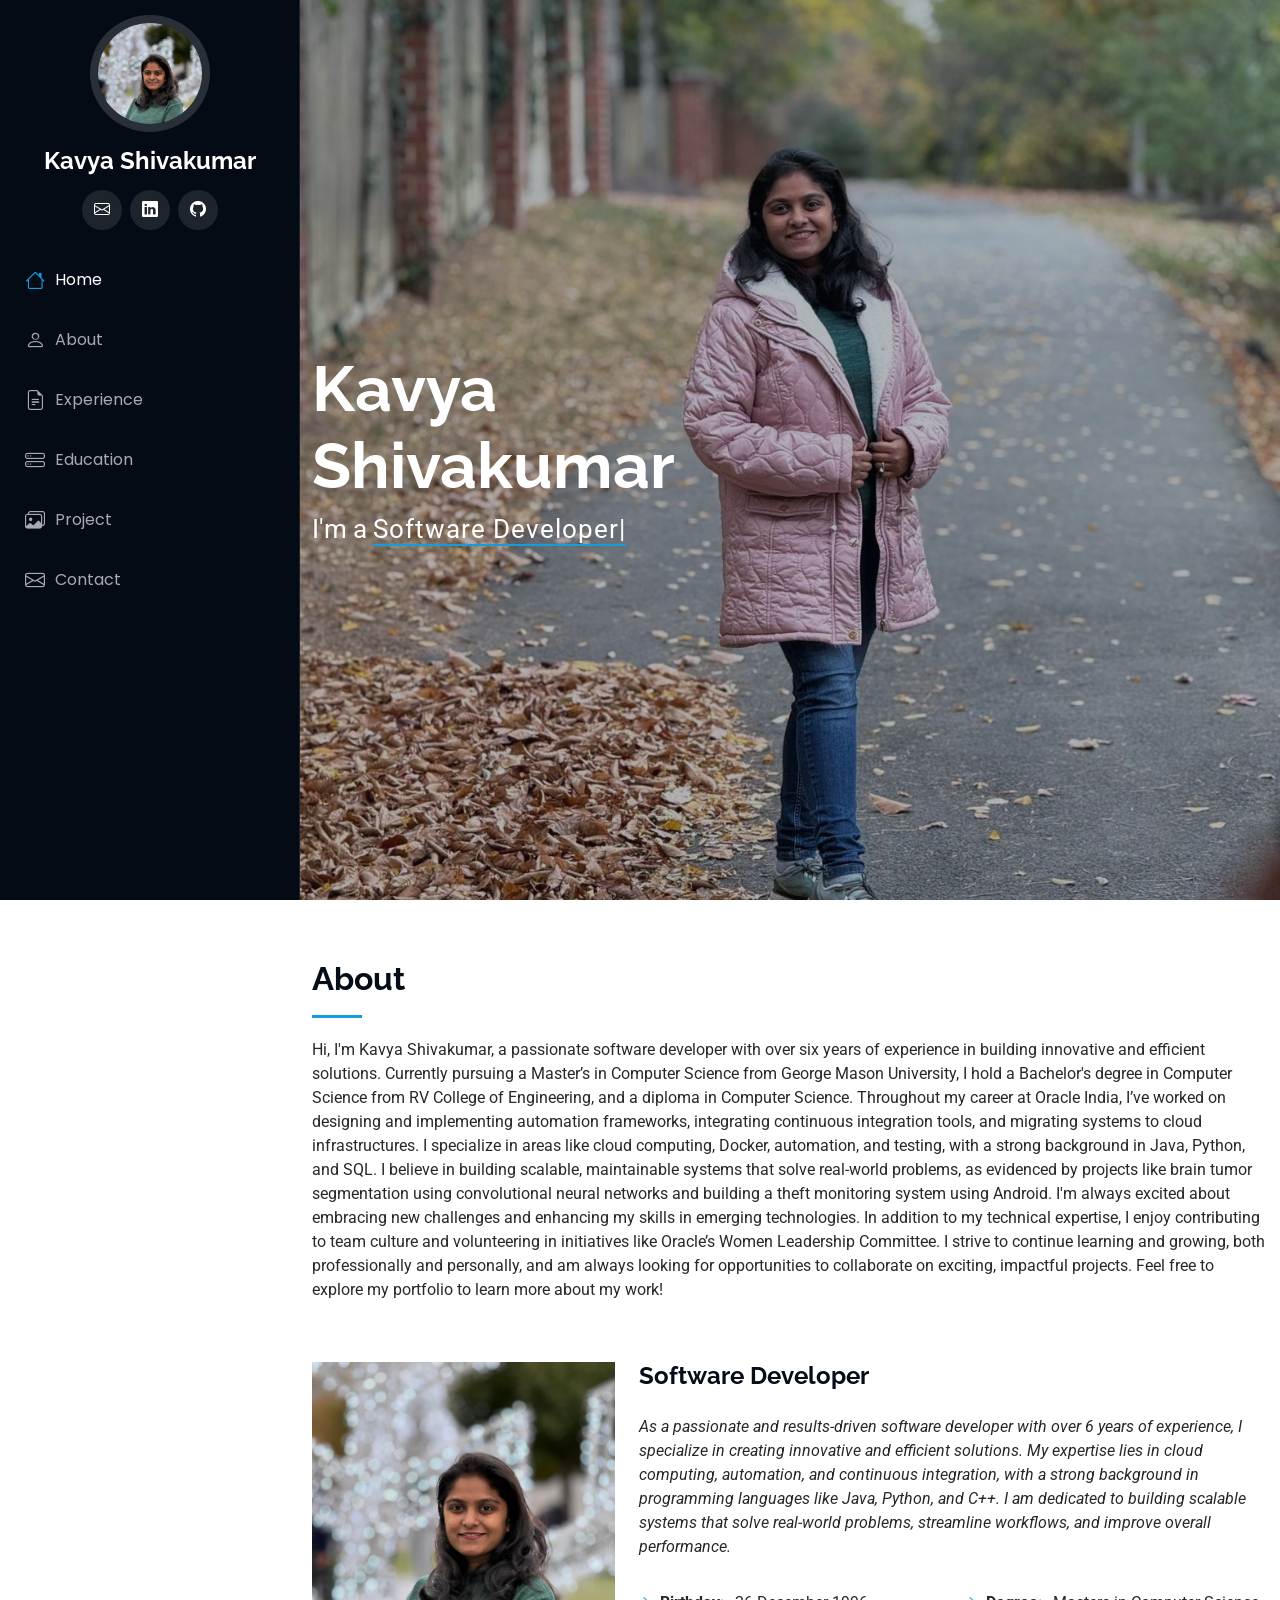
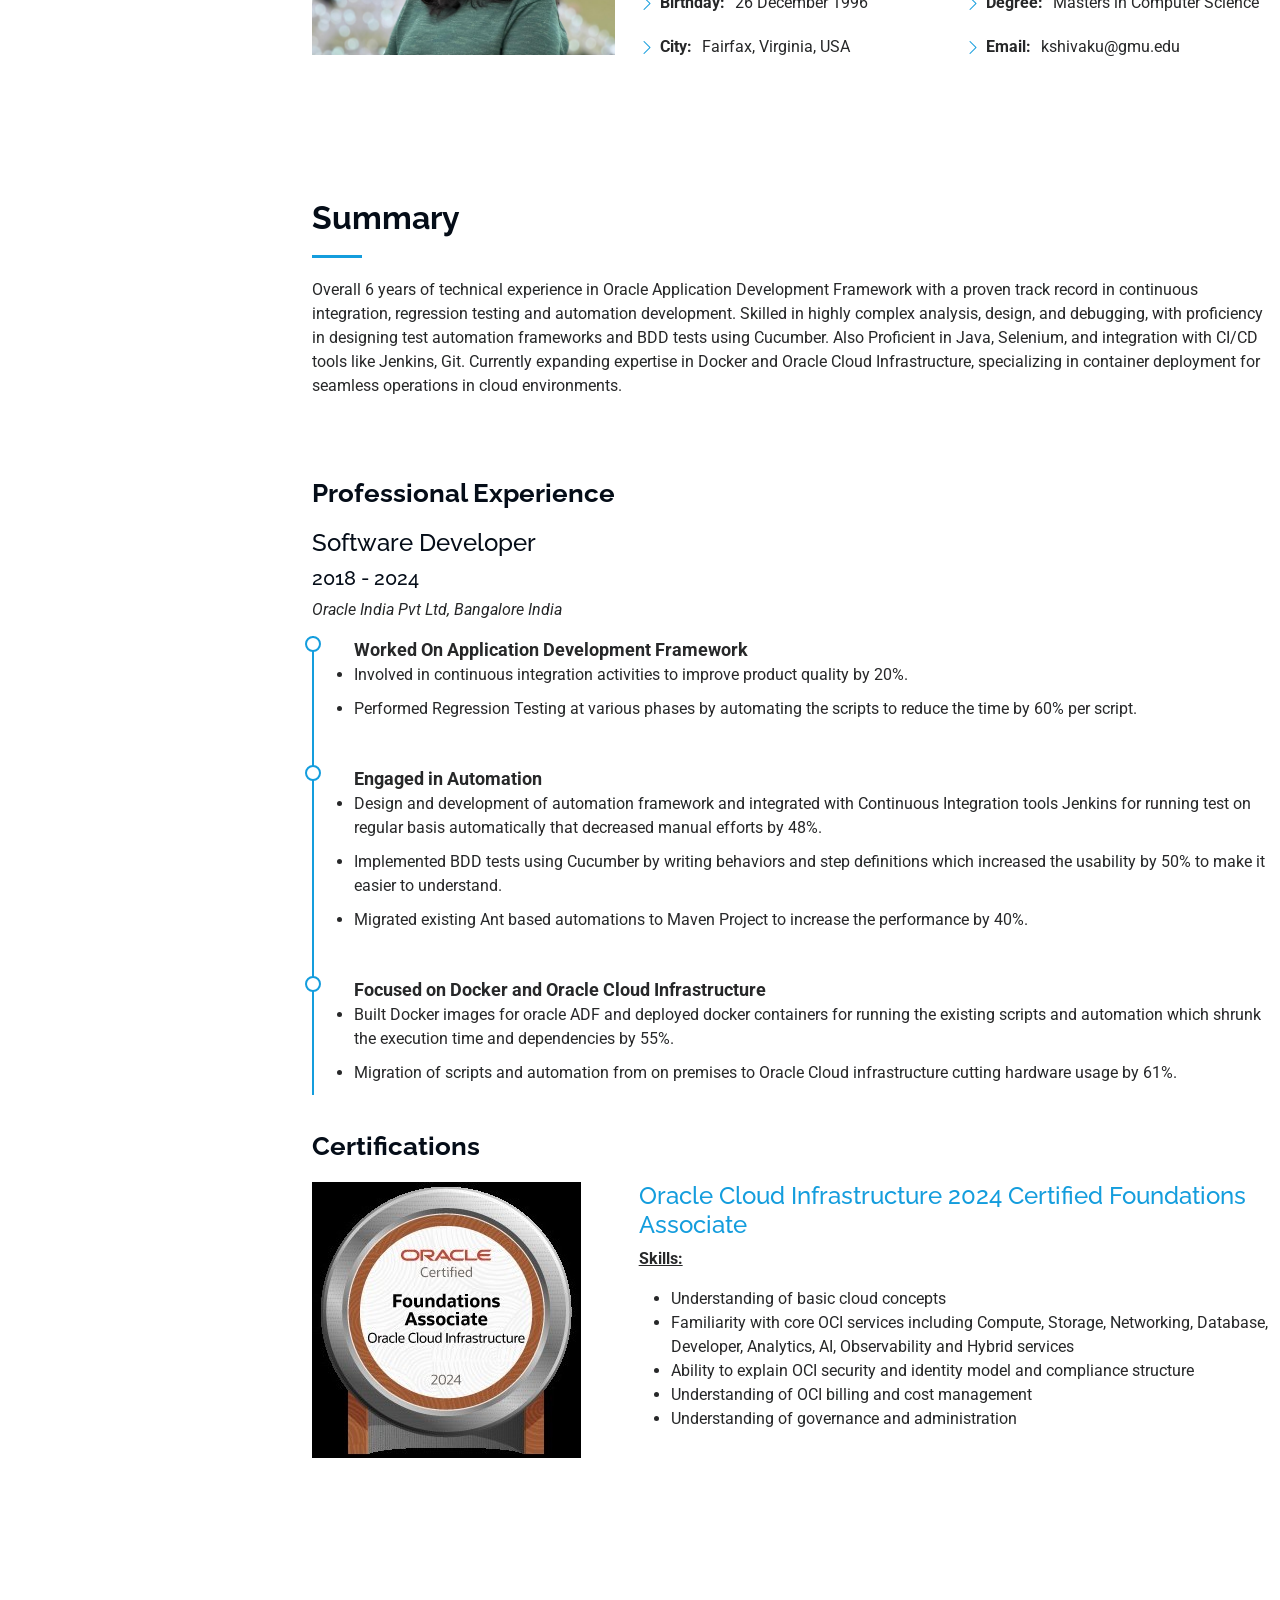
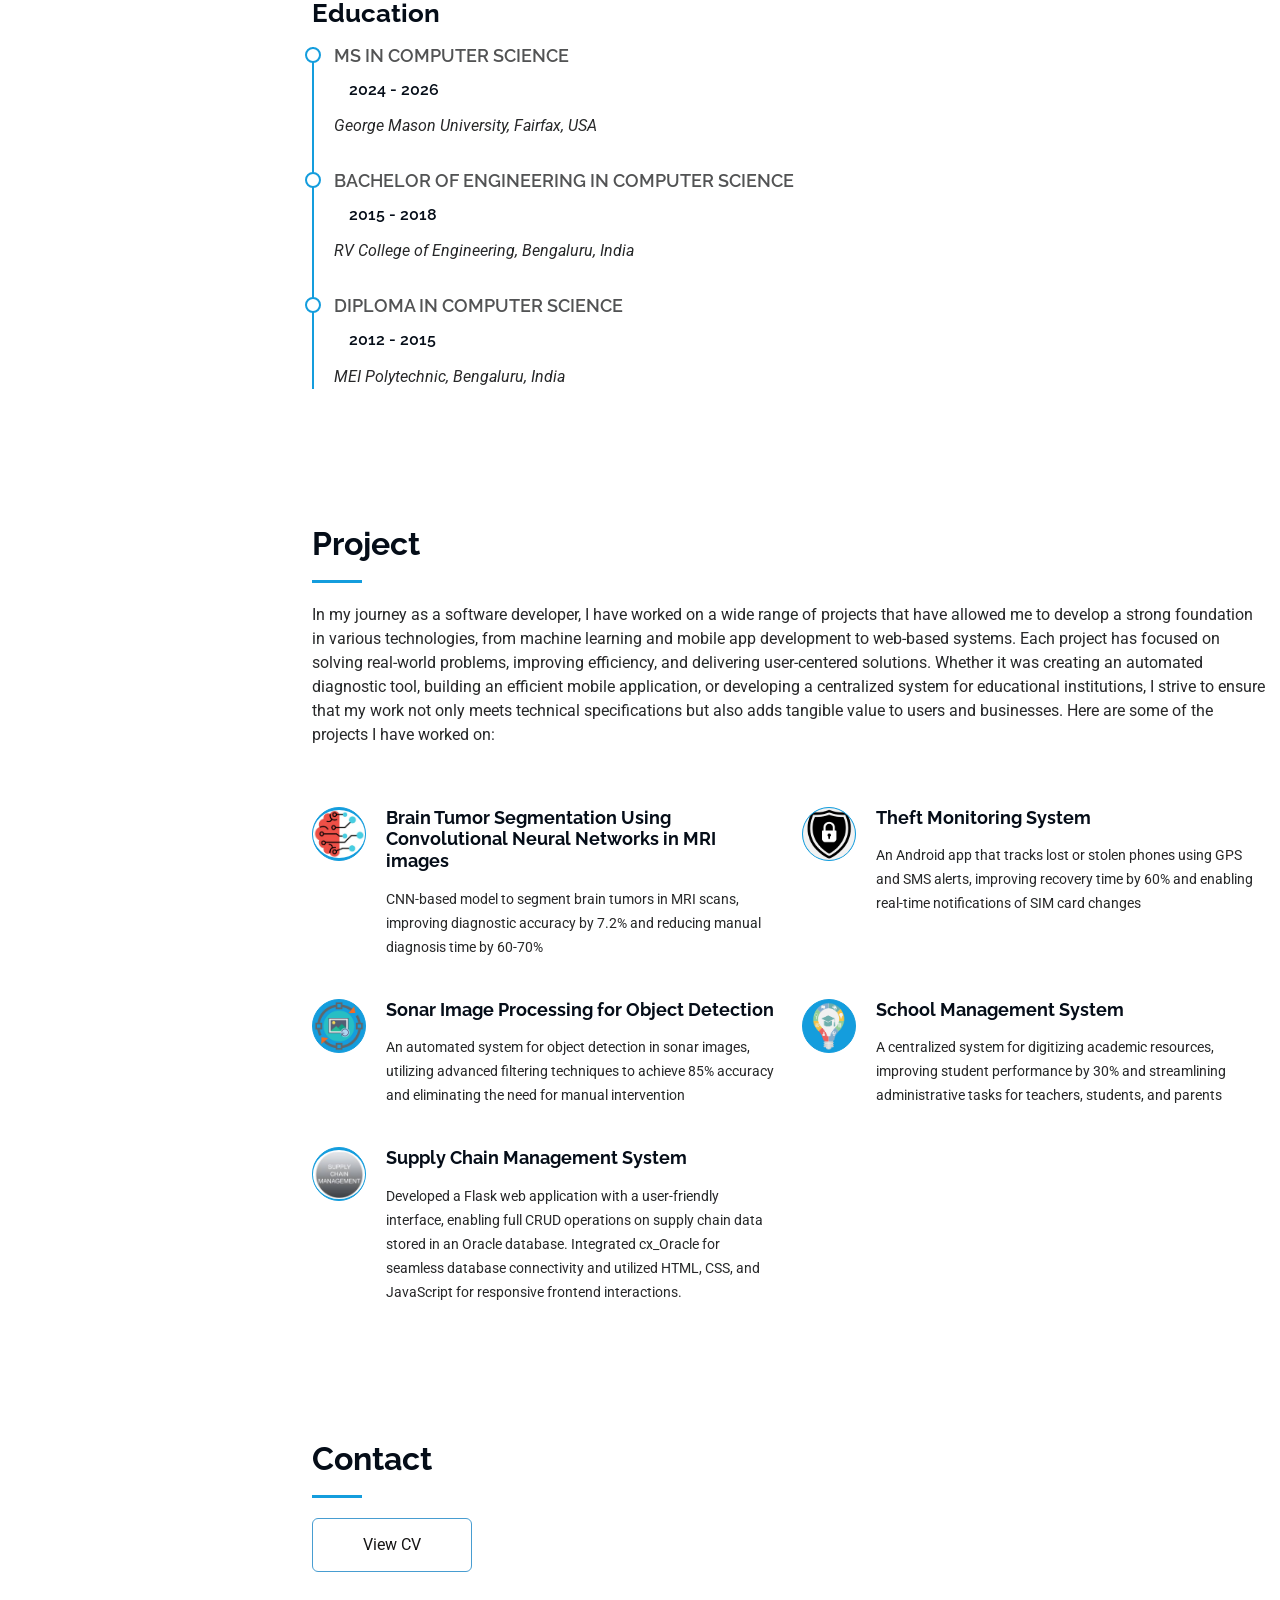
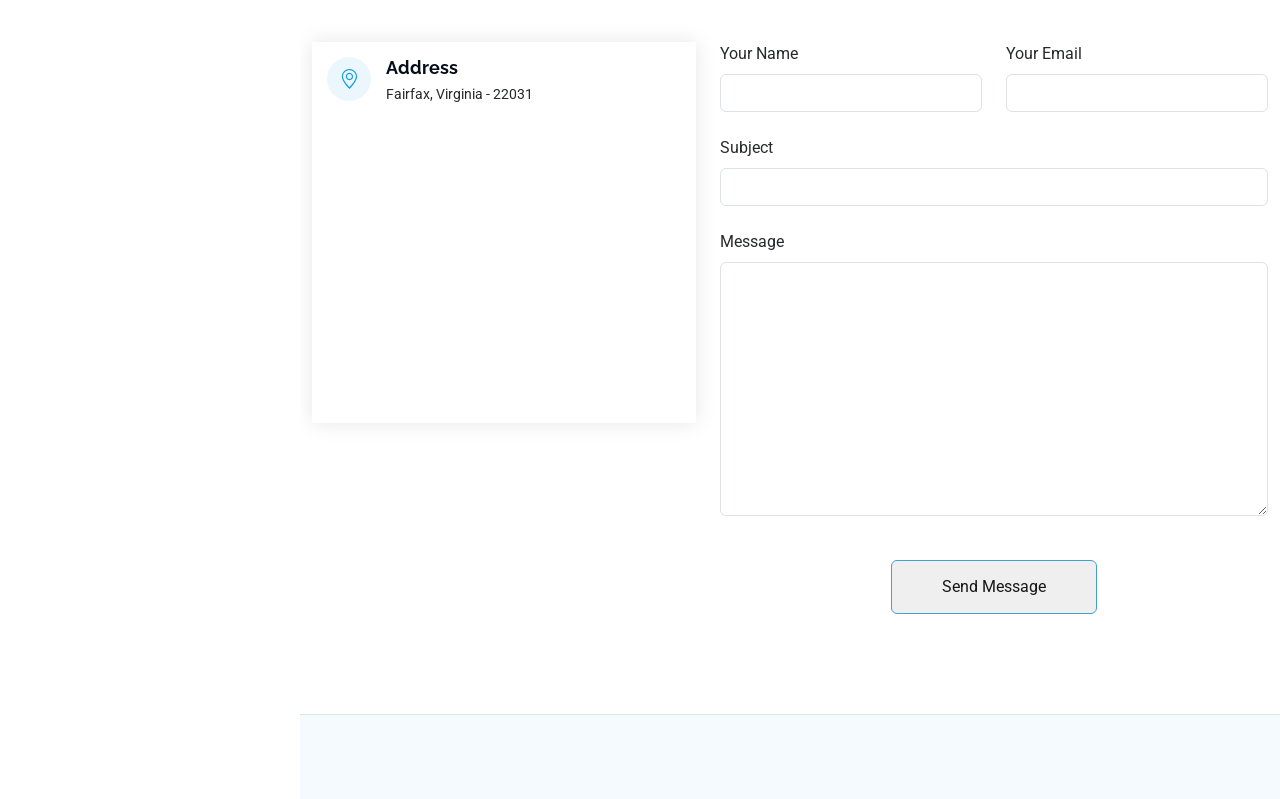
==== index.html @ e36ca806 "Updated home page" ====
<!DOCTYPE html>
<html lang="en">

<head>
  <meta charset="utf-8">
  <meta content="width=device-width, initial-scale=1.0" name="viewport">
  <title>Index - iPortfolio Bootstrap Template</title>
  <meta content="" name="description">
  <meta content="" name="keywords">

  <!-- Favicons -->
  <link href="assets/img/favicon.png" rel="icon">
  <link href="assets/img/apple-touch-icon.png" rel="apple-touch-icon">

  <!-- Fonts -->
  <link href="https://fonts.googleapis.com" rel="preconnect">
  <link href="https://fonts.gstatic.com" rel="preconnect" crossorigin>
  <link href="https://fonts.googleapis.com/css2?family=Roboto:ital,wght@0,100;0,300;0,400;0,500;0,700;0,900;1,100;1,300;1,400;1,500;1,700;1,900&family=Poppins:ital,wght@0,100;0,200;0,300;0,400;0,500;0,600;0,700;0,800;0,900;1,100;1,200;1,300;1,400;1,500;1,600;1,700;1,800;1,900&family=Raleway:ital,wght@0,100;0,200;0,300;0,400;0,500;0,600;0,700;0,800;0,900;1,100;1,200;1,300;1,400;1,500;1,600;1,700;1,800;1,900&display=swap" rel="stylesheet">

  <!-- Vendor CSS Files -->
  <link href="assets/vendor/bootstrap/css/bootstrap.min.css" rel="stylesheet">
  <link href="assets/vendor/bootstrap-icons/bootstrap-icons.css" rel="stylesheet">
  <link href="assets/vendor/aos/aos.css" rel="stylesheet">
  <link href="assets/vendor/glightbox/css/glightbox.min.css" rel="stylesheet">
  <link href="assets/vendor/swiper/swiper-bundle.min.css" rel="stylesheet">

  <!-- Main CSS File -->
  <link href="assets/css/main.css" rel="stylesheet">
</head>

<body class="index-page">

  <header id="header" class="header dark-background d-flex flex-column">
    <i class="header-toggle d-xl-none bi bi-list"></i>

    <div class="profile-img">
      <img src="assets/img/my-profile-img.jpg" alt="" class="img-fluid rounded-circle">
    </div>

    <a href="index.html" class="logo d-flex align-items-center justify-content-center">
      <!-- Uncomment the line below if you also wish to use an image logo -->
      <!-- <img src="assets/img/logo.png" alt=""> -->
      <h1 class="sitename">Kavya Shivakumar</h1>
    </a>

    <div class="social-links text-center">
      <a href="mailto:kshivaku@gmu.com" class="mail"><i class="bi bi-envelope"></i></a>
      <a href="https://www.linkedin.com/in/kavya-shivakumar-26121996abc" class="linkedin"><i class="bi bi-linkedin"></i></a>
      <a href="https://github.com/kavya2696" class="github"><i class="bi bi-github"></i></a>
    </div>

    <nav id="navmenu" class="navmenu">
      <ul>
        <li><a href="#hero" class="active"><i class="bi bi-house navicon"></i>Home</a></li>
        <li><a href="#about"><i class="bi bi-person navicon"></i> About</a></li>
        <li><a href="#experience"><i class="bi bi-file-earmark-text navicon"></i> Experience</a></li>
        <li><a href="#education"><i class="bi bi-hdd-stack navicon"></i>  Education</a></li>
        <li><a href="#project"><i class="bi bi-images navicon"></i> Project</a></li>
        <li><a href="#contact"><i class="bi bi-envelope navicon"></i> Contact</a></li>
      </ul>
    </nav>

  </header>

  <main class="main">

    <!-- Hero Section -->
    <section id="hero" class="hero section dark-background">

      <img src="assets/img/my-bg.jpg" alt="" data-aos="fade-in" class="">

      <div class="container" data-aos="fade-up" data-aos-delay="100">
        <h2>Kavya</h2>
        <h2>Shivakumar</h2>
        <p>I'm a <span class="typed" data-typed-items="Software Developer">Software Developer</span><span class="typed-cursor typed-cursor--blink" aria-hidden="true"></span><span class="typed-cursor typed-cursor--blink" aria-hidden="true"></span></p>
      </div>

    </section><!-- /Hero Section -->

    <!-- About Section -->
    <section id="about" class="about section">

      <!-- Section Title -->
      <div class="container section-title" data-aos="fade-up">
        <h2>About</h2>
        <p>Hi, I'm Kavya Shivakumar, a passionate software developer with over six years of experience in building innovative and efficient solutions. Currently pursuing a Master’s in Computer Science from George Mason University, I hold a Bachelor's degree in Computer Science from RV College of Engineering, and a diploma in Computer Science.

          Throughout my career at Oracle India, I’ve worked on designing and implementing automation frameworks, integrating continuous integration tools, and migrating systems to cloud infrastructures. I specialize in areas like cloud computing, Docker, automation, and testing, with a strong background in Java, Python, and SQL.
          
          I believe in building scalable, maintainable systems that solve real-world problems, as evidenced by projects like brain tumor segmentation using convolutional neural networks and building a theft monitoring system using Android. I'm always excited about embracing new challenges and enhancing my skills in emerging technologies.
          
          In addition to my technical expertise, I enjoy contributing to team culture and volunteering in initiatives like Oracle’s Women Leadership Committee. I strive to continue learning and growing, both professionally and personally, and am always looking for opportunities to collaborate on exciting, impactful projects.
          
          Feel free to explore my portfolio to learn more about my work!</p>
      </div><!-- End Section Title -->

      <div class="container" data-aos="fade-up" data-aos-delay="100">

        <div class="row gy-4 justify-content-center">
          <div class="col-lg-4">
            <img src="assets/img/my-profile-img.jpg" class="img-fluid" alt="">
          </div>
          <div class="col-lg-8 content">
            <h2>Software Developer</h2>
            <p class="fst-italic py-3">
              As a passionate and results-driven software developer with over 6 years of experience, I specialize in creating innovative and efficient solutions. My expertise lies in cloud computing, automation, and continuous integration, with a strong background in programming languages like Java, Python, and C++. I am dedicated to building scalable systems that solve real-world problems, streamline workflows, and improve overall performance.
            </p>
            <div class="row">
              <div class="col-lg-6">
                <ul>
                  <li><i class="bi bi-chevron-right"></i> <strong>Birthday:</strong> <span>26 December 1996</span></li>
                 <!-- <li><i class="bi bi-chevron-right"></i> <strong>Website:</strong> <span>www.example.com</span></li>-->
                  <li><i class="bi bi-chevron-right"></i> <strong>City:</strong> <span>Fairfax, Virginia, USA</span></li>
                </ul>
              </div>
              <div class="col-lg-6">
                <ul>
                  <li><i class="bi bi-chevron-right"></i> <strong>Degree:</strong> <span>Masters in Computer Science</span></li>
                  <li><i class="bi bi-chevron-right"></i> <strong>Email:</strong> <span>kshivaku@gmu.edu</span></li>
                </ul>
              </div>
            </div>
           
          </div>
        </div>

      </div>

    </section><!-- /About Section -->

 
    <!-- Experience Section -->
    <section id="experience" class="resume section">

      <!-- Section Title -->
      <div class="container section-title" data-aos="fade-up">
        <h2>Summary</h2>
        <p>Overall 6 years of technical experience in Oracle Application Development Framework with a proven track record in continuous integration, regression testing and automation development. Skilled in highly complex analysis, design, and debugging, with proficiency in designing test automation frameworks and BDD tests using Cucumber. Also Proficient in Java, Selenium, and integration with CI/CD tools like Jenkins, Git. Currently expanding expertise in Docker and Oracle Cloud Infrastructure, specializing in container deployment for seamless operations in cloud environments.</p>
      </div><!-- End Section Title -->

      <div class="container">

        <div class="row">
            

          <div data-aos="fade-up" data-aos-delay="200">
            <h3 class="resume-title">Professional Experience</h3>
              <h4>Software Developer</h4>
              <h5>2018 - 2024</h5>
              <p><em>Oracle India Pvt Ltd, Bangalore India </em></p>
              <div class="resume-item">
              <ul><span style="font-size: 18px;"><b>Worked On Application Development Framework</b></span>
                <li>Involved in continuous integration activities to improve product quality by 20%. </li>
                <li>Performed Regression Testing at various phases by automating the scripts to reduce the time by 60% per script. </li><ul></div>
              <div class="resume-item">
                <ul><span style="font-size: 18px;"><b>Engaged in Automation</b></span>
                <li>Design and development of automation framework and integrated with Continuous Integration tools Jenkins for running test on regular basis automatically that decreased manual efforts by 48%.  </li>
                <li>Implemented BDD tests using Cucumber by writing behaviors and step definitions which increased the usability by 50% to make it easier to understand. </li>
                <li>Migrated existing Ant based automations to Maven Project to increase the performance by 40%. </li></ul></div>
                <div class="resume-item">
                <ul><span style="font-size: 18px;"><b>Focused on Docker and Oracle Cloud Infrastructure</b></span>
                <li>Built Docker images for oracle ADF and deployed docker containers for running the existing scripts and automation which shrunk the execution time and dependencies by 55%. </li>
                <li>Migration of scripts and automation from on premises to Oracle Cloud infrastructure cutting hardware usage by 61%. </li>
              </ul>
            </div><!-- Edn Resume Item -->

          </div>

        </div>
        <h3 class="resume-title">Certifications</h3>
        <div class="row gy-4 justify-content-center">
          <div class="col-lg-4">
            <img src="assets/img/OCI2024.jpg" class="img-fluid" alt="">
          </div>
          <div class="col-lg-8 content">
            <h4><a href="https://catalog-education.oracle.com/ords/certview/sharebadge?id=DCE7598681FB1E9B3A56EF4EAB2802C1161CA6FD2CD575A25E18C8540C418A1C"> Oracle Cloud Infrastructure 2024 Certified Foundations Associate</a></h4>
            <p> <b><u>Skills:</u></b> </p>
            <ul><li>Understanding of basic cloud concepts</li>
              <li>Familiarity with core OCI services including Compute, Storage, Networking, Database, Developer, Analytics, AI, Observability and Hybrid services</li>
              <li>Ability to explain OCI security and identity model and compliance structure</li>
              <li>Understanding of OCI billing and cost management</li>
              <li>Understanding of governance and administration</li></ul>
    
        </div>

      
    </section><!-- Experience Section -->


    <!-- Resume Section -->
    <section id="education" class="resume section">

      <!-- Section Title -->
     

      <div class="container">

        <div class="row">
   

          <div data-aos="fade-up" data-aos-delay="200">
            <h3 class="resume-title">Education</h3>
              
            <div class="resume-item">
              <h4>MS in Computer Science</h4>
              <h5>2024 - 2026</h5>
              <p><em>George Mason University, Fairfax, USA</em></p>
            </div><!-- Edn Resume Item -->

            <div class="resume-item">
              <h4>Bachelor of Engineering in Computer Science </h4>
              <h5>2015 - 2018</h5>
              <p><em>RV College of Engineering, Bengaluru, India</em></p>
            </div><!-- Edn Resume Item -->

            <div class="resume-item">
              <h4>Diploma in Computer Science</h4>
              <h5>2012 - 2015</h5>
              <p><em>MEI Polytechnic, Bengaluru, India</em></p>
            </div><!-- Edn Resume Item -->

          </div>

        </div>

      </div>

    </section><!-- /Resume Section -->

    <!-- project Section -->
    <section id="project" class="project section">

      <!-- Section Title -->
      <div class="container section-title" data-aos="fade-up">
        <h2>Project</h2>
        <p>In my journey as a software developer, I have worked on a wide range of projects that have allowed me to develop a strong foundation in various technologies, from machine learning and mobile app development to web-based systems. Each project has focused on solving real-world problems, improving efficiency, and delivering user-centered solutions. Whether it was creating an automated diagnostic tool, building an efficient mobile application, or developing a centralized system for educational institutions, I strive to ensure that my work not only meets technical specifications but also adds tangible value to users and businesses. Here are some of the projects I have worked on:
        </p>
      </div><!-- End Section Title -->

      <div class="container">

        <div class="row gy-4">

          <div class="col-lg-6 col-md-6 project-item d-flex" data-aos="fade-up" data-aos-delay="100">
            <div class="icon flex-shrink-0"><img src="assets/img/bb.jpeg" alt="" class="img-fluid rounded-circle"></div>
            <div>
              <h4 class="title"><a href="project-details.html" class="stretched-link">Brain Tumor Segmentation Using Convolutional Neural Networks in MRI images</a></h4>
              <p class="description">CNN-based model to segment brain tumors in MRI scans, improving diagnostic accuracy by 7.2% and reducing manual diagnosis time by 60-70%</p>
            </div>
          </div>
          <!-- End project Item -->

          <div class="col-lg-6 col-md-6 project-item d-flex" data-aos="fade-up" data-aos-delay="200">
            <div class="icon flex-shrink-0"> <img src="assets/img/theft.png" alt="" class="img-fluid rounded-circle"></div>
            <div>
              <h4 class="title"><a href="project-details.html" class="stretched-link">Theft Monitoring System</a></h4>
              <p class="description">An Android app that tracks lost or stolen phones using GPS and SMS alerts, improving recovery time by 60% and enabling real-time notifications of SIM card changes</p>
            </div>
          </div><!-- End project Item -->

          <div class="col-lg-6 col-md-6 project-item d-flex" data-aos="fade-up" data-aos-delay="300">
            <div class="icon flex-shrink-0"><img src="assets/img/sonar.png" alt="" class="img-fluid rounded-circle"></i></div>
            <div>
              <h4 class="title"><a href="project-details.html" class="stretched-link">Sonar Image Processing for Object Detection</a></h4>
              <p class="description">An automated system for object detection in sonar images, utilizing advanced filtering techniques to achieve 85% accuracy and eliminating the need for manual intervention</p>
            </div>
          </div><!-- End project Item -->

          <div class="col-lg-6 col-md-6 project-item d-flex" data-aos="fade-up" data-aos-delay="400">
            <div class="icon flex-shrink-0"><img src="assets/img/school.png" alt="" class="img-fluid rounded-circle" style="max-width: 50px; height: 50px;"></div>
            <div>
              <h4 class="title"><a href="project-details.html" class="stretched-link">School Management System</a></h4>
              <p class="description">A centralized system for digitizing academic resources, improving student performance by 30% and streamlining administrative tasks for teachers, students, and parents</p>
            </div>
          </div><!-- End project Item -->

          <div class="col-lg-6 col-md-6 project-item d-flex" data-aos="fade-up" data-aos-delay="100">
            <div class="icon flex-shrink-0"><img src="assets/img/scm.jpg" alt="" class="img-fluid rounded-circle"></div>
            <div>
              <h4 class="title"><a href="project-details.html" class="stretched-link">Supply Chain Management System </a></h4>
              <p class="description">Developed a Flask web application with a user-friendly interface, enabling full CRUD operations on supply chain data stored in an Oracle database. Integrated cx_Oracle for seamless database connectivity and utilized HTML, CSS, and JavaScript for responsive frontend interactions.</p>
            </div>
          </div>
          <!-- End project Item -->


         

        </div>

      </div>

    </section><!-- /project Section -->

    <!-- Contact Section -->
    <section id="contact" class="contact section">

      <!-- Section Title -->
      <div class="container section-title" data-aos="fade-up">
        <h2>Contact</h2>
        <a href ="assets/img/Kavya_S.pdf" class ="btn">View CV</a>
      </div><!-- End Section Title -->

      <div class="container" data-aos="fade-up" data-aos-delay="100">
        
        <div class="row gy-4">
          
          <div class="col-lg-5">

            <div class="info-wrap">
              <div class="info-item d-flex" data-aos="fade-up" data-aos-delay="200">
                <i class="bi bi-geo-alt flex-shrink-0"></i>
                <div>
                  <h3>Address</h3>
                  <p>Fairfax, Virginia - 22031</p>
                </div>
              </div><!-- End Info Item -->

              <iframe src="https://www.google.com/maps/embed?pb=!1m14!1m8!1m3!1d48389.78314118045!2d-77.247758!3d38.857206!3m2!1i1024!2i768!4f13.1!3m3!1m2!1s0x89b7b9ba29c507d7%3A0x21cfd82fa3ae6b4c!2sFairfax%2C%20Virginia%2022031!5e0!3m2!1sen!2sus!4v1676961268712!5m2!1sen!2sus" frameborder="0" style="border:0; width: 100%; height: 270px;" allowfullscreen="" loading="lazy" referrerpolicy="no-referrer-when-downgrade"></iframe>
            
            </div>
          
          </div>

          <div class="col-lg-7">
           
            <form name="submit-to-google-sheet" data-aos="fade-up" data-aos-delay="200">
              <div class="row gy-4">

                <div class="col-md-6">
                  <label for="name-field" class="pb-2">Your Name</label>
                  <input type="text" name="name" id="name-field" class="form-control" required="">
                </div>

                <div class="col-md-6">
                  <label for="email-field" class="pb-2">Your Email</label>
                  <input type="email" class="form-control" name="email" id="email-field" required="">
                </div>

                <div class="col-md-12">
                  <label for="subject-field" class="pb-2">Subject</label>
                  <input type="text" class="form-control" name="subject" id="subject-field" required="">
                </div>

                <div class="col-md-12">
                  <label for="message-field" class="pb-2">Message</label>
                  <textarea class="form-control" name="message" rows="10" id="message-field" required=""></textarea>
                </div>

                <div class="col-md-12 text-center">
                 <!-- <div class="loading">Loading</div>
                  <div class="error-message"></div>
                  <div class="sent-message">Your message has been sent. Thank you!</div>-->
                 
                  <button class="formbtn" type="submit">Send Message</button>
                 
                </div>

              </div>
            </form>
            <span id="msg"></span>
          </div><!-- End Contact Form -->

        </div>

      </div>

    </section><!-- /Contact Section -->

  </main>

  <footer id="footer" class="footer position-relative light-background">

    <div class="container">
      <div class="credits">
      </div>
    </div>

  </footer>

  <!-- Scroll Top -->
  <a href="#" id="scroll-top" class="scroll-top d-flex align-items-center justify-content-center"><i class="bi bi-arrow-up-short"></i></a>

  <!-- Preloader -->
  <div id="preloader"></div>

  <!-- Vendor JS Files -->
  <script src="assets/vendor/bootstrap/js/bootstrap.bundle.min.js"></script>
  <script src="assets/vendor/php-email-form/validate.js"></script>
  <script src="assets/vendor/aos/aos.js"></script>
  <script src="assets/vendor/typed.js/typed.umd.js"></script>
  <script src="assets/vendor/purecounter/purecounter_vanilla.js"></script>
  <script src="assets/vendor/waypoints/noframework.waypoints.js"></script>
  <script src="assets/vendor/glightbox/js/glightbox.min.js"></script>
  <script src="assets/vendor/imagesloaded/imagesloaded.pkgd.min.js"></script>
  <script src="assets/vendor/isotope-layout/isotope.pkgd.min.js"></script>
  <script src="assets/vendor/swiper/swiper-bundle.min.js"></script>

  <!-- Main JS File -->
  <script src="assets/js/main.js"></script>
  <script>
    const scriptURL = 'https://script.google.com/macros/s/AKfycbwv242UKO0FXvmnFhqosku8oXammIbGBYwmVlOGlskdcLPKBo0xoX-jwHL4jlIpWi-dBA/exec'
    const form = document.forms['submit-to-google-sheet']
    const msg = document.getElementById("msg")
  
    form.addEventListener('submit', e => {
      e.preventDefault()
      fetch(scriptURL, { method: 'POST', body: new FormData(form)})
        .then(response =>{
          msg.innerHTML = "Message Sent Successfully"
          setTimeout(function(){
            msg.innerHTML = ""
          }, 5000)
          form.reset()
        })
        .catch(error => console.error('Error!', error.message))
    })
  </script>
</body>

</html>
---- assets/css/main.css ----
/*--------------------------------------------------------------
# Font & Color Variables
# Help: https://bootstrapmade.com/color-system/
--------------------------------------------------------------*/
/* Fonts */
:root {
  --default-font: "Roboto",  system-ui, -apple-system, "Segoe UI", Roboto, "Helvetica Neue", Arial, "Noto Sans", "Liberation Sans", sans-serif, "Apple Color Emoji", "Segoe UI Emoji", "Segoe UI Symbol", "Noto Color Emoji";
  --heading-font: "Raleway",  sans-serif;
  --nav-font: "Poppins",  sans-serif;
}

/* Global Colors - The following color variables are used throughout the website. Updating them here will change the color scheme of the entire website */
:root { 
  --background-color: #ffffff; /* Background color for the entire website, including individual sections */
  --default-color: #272829; /* Default color used for the majority of the text content across the entire website */
  --heading-color: #050d18; /* Color for headings, subheadings and title throughout the website */
  --accent-color: #149ddd; /* Accent color that represents your brand on the website. It's used for buttons, links, and other elements that need to stand out */
  --surface-color: #ffffff; /* The surface color is used as a background of boxed elements within sections, such as cards, icon boxes, or other elements that require a visual separation from the global background. */
  --contrast-color: #ffffff; /* Contrast color for text, ensuring readability against backgrounds of accent, heading, or default colors. */
}

/* Nav Menu Colors - The following color variables are used specifically for the navigation menu. They are separate from the global colors to allow for more customization options */
:root {
  --nav-color: #a8a9b4;  /* The default color of the main navmenu links */
  --nav-hover-color: #ffffff; /* Applied to main navmenu links when they are hovered over or active */
  --nav-mobile-background-color: #040b14; /* Used as the background color for mobile navigation menu */
  --nav-dropdown-background-color: #040b14; /* Used as the background color for dropdown items that appear when hovering over primary navigation items */
  --nav-dropdown-color: #a8a9b4; /* Used for navigation links of the dropdown items in the navigation menu. */
  --nav-dropdown-hover-color: #ffffff; /* Similar to --nav-hover-color, this color is applied to dropdown navigation links when they are hovered over. */
}

/* Color Presets - These classes override global colors when applied to any section or element, providing reuse of the sam color scheme. */

.light-background {
  --background-color: #f4fafd;
  --surface-color: #ffffff;
}

.dark-background {
  --background-color: #040b14;
  --default-color: #ffffff;
  --heading-color: #ffffff;
  --surface-color: #151f2b;
  --contrast-color: #ffffff;
}

/* Smooth scroll */
:root {
  scroll-behavior: smooth;
}

/*--------------------------------------------------------------
# General Styling & Shared Classes
--------------------------------------------------------------*/
body {
  color: var(--default-color);
  background-color: var(--background-color);
  font-family: var(--default-font);
}


a {
  color: var(--accent-color);
  text-decoration: none;
  transition: 0.3s;
}

a:hover {
  color: color-mix(in srgb, var(--accent-color), transparent 25%);
  text-decoration: none;
}

h1,
h2,
h3,
h4,
h5,
h6 {
  color: var(--heading-color);
  font-family: var(--heading-font);
}

/* PHP Email Form Messages
------------------------------*/
.php-email-form .error-message {
  display: none;
  background: #df1529;
  color: #ffffff;
  text-align: left;
  padding: 15px;
  margin-bottom: 24px;
  font-weight: 600;
}

.php-email-form .sent-message {
  display: none;
  color: #ffffff;
  background: #059652;
  text-align: center;
  padding: 15px;
  margin-bottom: 24px;
  font-weight: 600;
}

.php-email-form .loading {
  display: none;
  background: var(--surface-color);
  text-align: center;
  padding: 15px;
  margin-bottom: 24px;
}

.php-email-form .loading:before {
  content: "";
  display: inline-block;
  border-radius: 50%;
  width: 24px;
  height: 24px;
  margin: 0 10px -6px 0;
  border: 3px solid var(--accent-color);
  border-top-color: var(--surface-color);
  animation: php-email-form-loading 1s linear infinite;
}

@keyframes php-email-form-loading {
  0% {
    transform: rotate(0deg);
  }

  100% {
    transform: rotate(360deg);
  }
}

/*--------------------------------------------------------------
# Global Header
--------------------------------------------------------------*/
.header {
  color: var(--default-color);
  background-color: var(--background-color);
  position: fixed;
  top: 0;
  left: 0;
  bottom: 0;
  padding: 0 15px;
  width: 300px;
  transition: all ease-in-out 0.3s;
  overflow-y: auto;
  z-index: 997;
  border-right: 1px solid color-mix(in srgb, var(--default-color), transparent 90%);
}

.header .profile-img img {
  margin: 15px auto;
  display: block;
  width: 120px;
  border: 8px solid color-mix(in srgb, var(--default-color), transparent 85%);
}

.header .logo {
  line-height: 1;
  margin-bottom: 15px;
}

.header .logo img {
  max-height: 32px;
  margin-right: 8px;
}

.header .logo h1 {
  font-size: 24px;
  margin: 0;
  font-weight: 700;
  color: var(--heading-color);
}

.header .social-links {
  margin: 0 0 20px 0;
}

.header .social-links a {
  font-size: 16px;
  display: inline-flex;
  align-items: center;
  justify-content: center;
  background: color-mix(in srgb, var(--default-color), transparent 90%);
  color: var(--default-color);
  margin: 0 2px;
  border-radius: 50%;
  text-align: center;
  width: 40px;
  height: 40px;
  transition: 0.3s;
}

.header .social-links a:hover {
  color: var(--contrast-color);
  background: var(--accent-color);
}

@media (min-width: 1200px) {

  .header~main,
  .header~#footer {
    margin-left: 300px;
  }
}

@media (max-width: 1199px) {
  .header {
    left: -100%;
  }
}

.header.header-show {
  left: 0;
}

.header .header-toggle {
  color: var(--contrast-color);
  background-color: var(--accent-color);
  font-size: 22px;
  display: flex;
  align-items: center;
  justify-content: center;
  width: 40px;
  height: 40px;
  border-radius: 50%;
  cursor: pointer;
  position: fixed;
  top: 15px;
  right: 15px;
  z-index: 9999;
  transition: background-color 0.3s;
}

.header .header-toggle:hover {
  color: var(--contrast-color);
  background-color: color-mix(in srgb, var(--accent-color) 90%, white 15%);
}

/*--------------------------------------------------------------
# Navigation Menu
--------------------------------------------------------------*/
.mobile-nav-toggle {
  display: none;
}

.navmenu {
  padding: 0;
  z-index: 9997;
}

.navmenu ul {
  list-style: none;
  padding: 0 0 20px 0;
  margin: 0;
}

.navmenu a,
.navmenu a:focus {
  color: var(--nav-color);
  padding: 15px 10px;
  font-family: var(--nav-font);
  font-size: 16px;
  font-weight: 400;
  display: flex;
  align-items: center;
  white-space: nowrap;
  transition: 0.3s;
  width: 100%;
}

.navmenu a .navicon,
.navmenu a:focus .navicon {
  font-size: 20px;
  margin-right: 10px;
}

.navmenu a .toggle-dropdown,
.navmenu a:focus .toggle-dropdown {
  font-size: 12px;
  line-height: 0;
  margin-left: auto;
  width: 30px;
  height: 30px;
  display: flex;
  align-items: center;
  justify-content: center;
  border-radius: 50%;
  transition: 0.3s;
  flex-shrink: 0;
  background-color: color-mix(in srgb, var(--accent-color), transparent 90%);
}

.navmenu a .toggle-dropdown:hover,
.navmenu a:focus .toggle-dropdown:hover {
  background-color: var(--accent-color);
  color: var(--contrast-color);
}

.navmenu a:hover,
.navmenu .active,
.navmenu .active:focus {
  color: var(--nav-hover-color);
}

.navmenu a:hover .navicon,
.navmenu .active .navicon,
.navmenu .active:focus .navicon {
  color: var(--accent-color);
}

.navmenu .active .toggle-dropdown,
.navmenu .active:focus .toggle-dropdown {
  background-color: var(--accent-color);
  color: var(--contrast-color);
  transform: rotate(180deg);
}

.navmenu .dropdown {
  display: block;
}

.navmenu .dropdown a,
.navmenu .dropdown a:focus {
  color: --nav-dropdown-color;
}

.navmenu .dropdown a:hover,
.navmenu .dropdown .active,
.navmenu .dropdown .active:focus {
  color: var(--nav-dropdown-hover-color);
}

.navmenu .dropdown ul {
  position: static;
  display: none;
  z-index: 99;
  padding: 5px 10px;
  margin: 5px 10px;
  background-color: var(--nav-dropdown-background-color);
  border: 1px solid color-mix(in srgb, var(--default-color), transparent 90%);
  box-shadow: none;
  transition: all 0.5s ease-in-out;
}

.navmenu .dropdown ul ul {
  background-color: rgba(33, 37, 41, 0.1);
}

.navmenu .dropdown>.dropdown-active {
  display: block;
  background-color: rgba(33, 37, 41, 0.03);
}



/*--------------------------------------------------------------
# Global Footer
--------------------------------------------------------------*/
.footer {
  color: var(--default-color);
  background-color: var(--background-color);
  font-size: 14px;
  padding: 40px 0;
  position: relative;
  border-top: 1px solid color-mix(in srgb, var(--default-color), transparent 90%);
}

.footer .copyright p {
  margin-bottom: 0;
}

.footer .credits {
  margin-top: 4px;
  font-size: 13px;
  text-align: center;
}

/*--------------------------------------------------------------
# Preloader
--------------------------------------------------------------*/
#preloader {
  position: fixed;
  inset: 0;
  z-index: 999999;
  overflow: hidden;
  background: var(--background-color);
  transition: all 0.6s ease-out;
}

#preloader:before {
  content: "";
  position: fixed;
  top: calc(50% - 30px);
  left: calc(50% - 30px);
  border: 6px solid #ffffff;
  border-color: var(--accent-color) transparent var(--accent-color) transparent;
  border-radius: 50%;
  width: 60px;
  height: 60px;
  animation: animate-preloader 1.5s linear infinite;
}

@keyframes animate-preloader {
  0% {
    transform: rotate(0deg);
  }

  100% {
    transform: rotate(360deg);
  }
}

/*--------------------------------------------------------------
# Scroll Top Button
--------------------------------------------------------------*/
.scroll-top {
  position: fixed;
  visibility: hidden;
  opacity: 0;
  right: 15px;
  bottom: -15px;
  z-index: 99999;
  background-color: var(--accent-color);
  width: 44px;
  height: 44px;
  border-radius: 50px;
  transition: all 0.4s;
}

.scroll-top i {
  font-size: 24px;
  color: var(--contrast-color);
  line-height: 0;
}

.scroll-top:hover {
  background-color: color-mix(in srgb, var(--accent-color), transparent 20%);
  color: var(--contrast-color);
}

.scroll-top.active {
  visibility: visible;
  opacity: 1;
  bottom: 15px;
}

/*--------------------------------------------------------------
# Disable aos animation delay on mobile devices
--------------------------------------------------------------*/
@media screen and (max-width: 768px) {
  [data-aos-delay] {
    transition-delay: 0 !important;
  }
}

/*--------------------------------------------------------------
# Global Page Titles & Breadcrumbs
--------------------------------------------------------------*/
.page-title {
  color: var(--default-color);
  background-color: var(--background-color);
  padding: 25px 0;
  position: relative;
}

.page-title h1 {
  font-size: 24px;
  font-weight: 700;
}

.page-title .breadcrumbs ol {
  display: flex;
  flex-wrap: wrap;
  list-style: none;
  padding: 0;
  margin: 0;
  font-size: 14px;
  font-weight: 400;
}

.page-title .breadcrumbs ol li+li {
  padding-left: 10px;
}

.page-title .breadcrumbs ol li+li::before {
  content: "/";
  display: inline-block;
  padding-right: 10px;
  color: color-mix(in srgb, var(--default-color), transparent 70%);
}

/*--------------------------------------------------------------
# Global Sections
--------------------------------------------------------------*/
section,
.section {
  color: var(--default-color);
  background-color: var(--background-color);
  padding: 60px 0;
  overflow: clip;
}

/*--------------------------------------------------------------
# Global Section Titles
--------------------------------------------------------------*/
.section-title {
  padding-bottom: 60px;
  position: relative;
}

.section-title h2 {
  font-size: 32px;
  font-weight: 700;
  margin-bottom: 20px;
  padding-bottom: 20px;
  position: relative;
}

.section-title h2:after {
  content: "";
  position: absolute;
  display: block;
  width: 50px;
  height: 3px;
  background: var(--accent-color);
  left: 0;
  bottom: 0;
}

.section-title p {
  margin-bottom: 0;
}

/*--------------------------------------------------------------
# Hero Section
--------------------------------------------------------------*/
.hero {
  width: 100%;
  min-height: 100vh;
  position: relative;
  padding: 80px 0;
  display: flex;
  align-items: center;
  justify-content: center;
}

.hero img {
  position: absolute;
  inset: 0;
  display: block;
  width: 100%;
  height: 100%;
  object-fit: cover;
  z-index: 1;
}

.hero:before {
  content: "";
  background: color-mix(in srgb, var(--background-color), transparent 70%);
  position: absolute;
  inset: 0;
  z-index: 2;
}

.hero .container {
  position: relative;
  z-index: 3;
}

.hero h2 {
  margin: 0;
  font-size: 64px;
  font-weight: 700;
}

.hero p {
  margin: 5px 0 0 0;
  font-size: 26px;
}

.hero p span {
  letter-spacing: 1px;
  border-bottom: 2px solid var(--accent-color);
}

.hero .social-links {
  margin-top: 25px;
}

.hero .social-links a {
  font-size: 24px;
  display: inline-block;
  color: color-mix(in srgb, var(--default-color), transparent 50%);
  line-height: 1;
  margin-right: 20px;
  transition: 0.3s;
}

.hero .social-links a:hover {
  color: var(--accent-color);
}

@media (max-width: 768px) {
  .hero h2 {
    font-size: 32px;
  }

  .hero p {
    font-size: 20px;
  }
}

/*--------------------------------------------------------------
# About Section
--------------------------------------------------------------*/
.about .content h2 {
  font-weight: 700;
  font-size: 24px;
}

.about .content ul {
  list-style: none;
  padding: 0;
}

.about .content ul li {
  margin-bottom: 20px;
  display: flex;
  align-items: center;
}

.about .content ul strong {
  margin-right: 10px;
}

.about .content ul i {
  font-size: 16px;
  margin-right: 5px;
  color: var(--accent-color);
  line-height: 0;
}

/*--------------------------------------------------------------
# Stats Section
--------------------------------------------------------------*/
.stats .stats-item {
  padding: 30px;
  width: 100%;
}

.stats .stats-item i {
  color: var(--accent-color);
  display: block;
  font-size: 44px;
  float: left;
  line-height: 0;
}

.stats .stats-item .purecounter {
  color: var(--heading-color);
  font-size: 48px;
  line-height: 40px;
  display: block;
  font-weight: 700;
  margin-left: 60px;
}

.stats .stats-item p {
  color: color-mix(in srgb, var(--default-color), transparent 40%);
  padding: 15px 0 0 0;
  margin: 0 0 0 60px;
  font-family: var(--heading-font);
  font-size: 14px;
}

/*--------------------------------------------------------------
# Skills Section
--------------------------------------------------------------*/
.skills .progress {
  height: 60px;
  display: block;
  background: none;
  border-radius: 0;
}

.skills .progress .skill {
  color: var(--heading-color);
  padding: 0;
  margin: 0 0 6px 0;
  text-transform: uppercase;
  display: block;
  font-weight: 600;
  font-family: var(--heading-font);
}

.skills .progress .skill .val {
  float: right;
  font-style: normal;
}

.skills .progress-bar-wrap {
  background: color-mix(in srgb, var(--default-color), transparent 90%);
  height: 10px;
}

.skills .progress-bar {
  width: 1px;
  height: 10px;
  transition: 0.9s;
  background-color: var(--accent-color);
}

/*--------------------------------------------------------------
# Resume Section
--------------------------------------------------------------*/
.resume .resume-title {
  color: var(--heading-color);
  font-size: 26px;
  font-weight: 700;
  margin-top: 20px;
  margin-bottom: 20px;
}

.resume .resume-item {
  padding: 0 0 20px 20px;
  margin-top: -2px;
  border-left: 2px solid var(--accent-color);
  position: relative;
}

.resume .resume-item h4 {
  line-height: 18px;
  font-size: 18px;
  font-weight: 600;
  text-transform: uppercase;
  color: color-mix(in srgb, var(--default-color), transparent 20%);
  margin-bottom: 10px;
}

.resume .resume-item h5 {
  font-size: 16px;
  padding: 5px 15px;
  display: inline-block;
  font-weight: 600;
  margin-bottom: 10px;
}

.resume .resume-item ul {
  padding-left: 20px;
}

.resume .resume-item ul li {
  padding-bottom: 10px;
}

.resume .resume-item:last-child {
  padding-bottom: 0;
}

.resume .resume-item::before {
  content: "";
  position: absolute;
  width: 16px;
  height: 16px;
  border-radius: 50px;
  left: -9px;
  top: 0;
  background: var(--background-color);
  border: 2px solid var(--accent-color);
}

/*--------------------------------------------------------------
# Portfolio Section
--------------------------------------------------------------*/
.portfolio .portfolio-filters {
  padding: 0;
  margin: 0 auto 20px auto;
  list-style: none;
  text-align: center;
}

.portfolio .portfolio-filters li {
  cursor: pointer;
  display: inline-block;
  padding: 0;
  font-size: 14px;
  font-weight: 400;
  margin: 0 10px;
  line-height: 1;
  text-transform: uppercase;
  margin-bottom: 10px;
  transition: all 0.3s ease-in-out;
}

.portfolio .portfolio-filters li:hover,
.portfolio .portfolio-filters li.filter-active {
  color: var(--accent-color);
}

.portfolio .portfolio-filters li:first-child {
  margin-left: 0;
}

.portfolio .portfolio-filters li:last-child {
  margin-right: 0;
}

@media (max-width: 575px) {
  .portfolio .portfolio-filters li {
    font-size: 14px;
    margin: 0 5px;
  }
}

.portfolio .portfolio-content {
  position: relative;
  overflow: hidden;
}

.portfolio .portfolio-content img {
  transition: 0.3s;
}

.portfolio .portfolio-content .portfolio-info {
  opacity: 0;
  position: absolute;
  inset: 0;
  z-index: 3;
  transition: all ease-in-out 0.3s;
  background: rgba(0, 0, 0, 0.6);
  padding: 15px;
}

.portfolio .portfolio-content .portfolio-info h4 {
  font-size: 14px;
  padding: 5px 10px;
  font-weight: 400;
  color: #ffffff;
  display: inline-block;
  background-color: var(--accent-color);
}

.portfolio .portfolio-content .portfolio-info p {
  position: absolute;
  bottom: 10px;
  text-align: center;
  display: inline-block;
  left: 0;
  right: 0;
  font-size: 16px;
  font-weight: 600;
  color: rgba(255, 255, 255, 0.8);
}

.portfolio .portfolio-content .portfolio-info .preview-link,
.portfolio .portfolio-content .portfolio-info .details-link {
  position: absolute;
  left: calc(50% - 40px);
  font-size: 26px;
  top: calc(50% - 14px);
  color: #fff;
  transition: 0.3s;
  line-height: 1.2;
}

.portfolio .portfolio-content .portfolio-info .preview-link:hover,
.portfolio .portfolio-content .portfolio-info .details-link:hover {
  color: var(--accent-color);
}

.portfolio .portfolio-content .portfolio-info .details-link {
  left: 50%;
  font-size: 34px;
  line-height: 0;
}

.portfolio .portfolio-content:hover .portfolio-info {
  opacity: 1;
}

.portfolio .portfolio-content:hover img {
  transform: scale(1.1);
}

/*--------------------------------------------------------------
# Services Section
--------------------------------------------------------------*/
.project .project-item {
  position: relative;
}

.project .project-item .icon {
  background: var(--accent-color);
  display: flex;
  align-items: center;
  justify-content: center;
  width: 54px;
  height: 54px;
  border-radius: 50%;
  transition: 0.5s;
  border: 1px solid var(--accent-color);
  margin-right: 20px;
}

.project .project-item .icon i {
  color: var(--contrast-color);
  font-size: 24px;
  line-height: 0;
}

.project .project-item:hover .icon {
  background: var(--surface-color);
}

.project .project-item:hover .icon i {
  color: var(--accent-color);
}

.project .project-item .title {
  font-weight: 700;
  margin-bottom: 15px;
  font-size: 18px;
}

.project .project-item .title a {
  color: var(--heading-color);
}

.project .project-item .title a:hover {
  color: var(--accent-color);
}

.project .project-item .description {
  line-height: 24px;
  font-size: 14px;
}
/*--------------------------------------------------------------
# Contact Section
--------------------------------------------------------------*/
.contact .info-wrap {
  background-color: var(--surface-color);
  box-shadow: 0px 0px 20px rgba(0, 0, 0, 0.1);
  padding: 15px;
}

@media (max-width: 575px) {
  .contact .info-wrap {
    padding: 20px;
  }
}

.contact .info-item {
  margin-bottom: 20px;
}

.contact .btn{
  display: block;
  margin: 10px 0;
  width: fit-content;
  border: 1px solid #489dd1;
  padding: 14px 50px;
  border-radius: 6px;
  text-decoration: none;
  color: #171616;
  transition: background 0.5s;
}

.contact .btn:hover{
  background: #489dd1;
}

.contact .container {
  padding: 10; /* Reduced from 30px to 20px (adjust as needed) */
}


.contact .info-item i {
  font-size: 20px;
  color: var(--accent-color);
  background: color-mix(in srgb, var(--accent-color), transparent 92%);
  width: 44px;
  height: 44px;
  display: flex;
  justify-content: center;
  align-items: center;
  border-radius: 50px;
  transition: all 0.3s ease-in-out;
  margin-right: 15px;
  margin-bottom: 10px;
}


.contact .info-item h3 {
  padding: 0;
  font-size: 18px;
  font-weight: 700;
  margin-bottom: 5px;
}

.contact .info-item p {
  padding: 0;
  margin-bottom: 0;
  font-size: 14px;
}

.contact .info-item:hover i {
  background: var(--accent-color);
  color: var(--contrast-color);
}

.contact .php-email-form {
  background-color: var(--surface-color);
  height: 100%;
  padding: 30px;
  box-shadow: 0px 0px 20px rgba(0, 0, 0, 0.1);
}

@media (max-width: 575px) {
  .contact .php-email-form {
    padding: 20px;
  }
}


.contact .formbtn{
  display: block;
  margin: 20px auto;
  width: fit-content;
  border: 1px solid #489dd1;
  padding: 14px 50px;
  border-radius: 6px;
  text-decoration: none;
  color: #171616;
  transition: background 0.5s;
}

.contact .formbtn:hover{
  background: #489dd1;
}

.contact #msg{
  color : #489dd1;
  text-align: center;  /* Centers the text inside the msg */
  margin: 20px auto;  /* Ensures that the message is centered horizontally */
  display: block;
  width: 80%;  /* Optional: Adjust width if needed */
  max-width: 600px;  /* Optional: Limits the max width */
}
.contact .php-email-form input[type=text],
.contact .php-email-form input[type=email],
.contact .php-email-form textarea {
  font-size: 14px;
  padding: 10px 15px;
  box-shadow: none;
  border-radius: 0;
  color: var(--default-color);
  background-color: var(--surface-color);
  border-color: color-mix(in srgb, var(--default-color), transparent 80%);
}

.contact .php-email-form input[type=text]:focus,
.contact .php-email-form input[type=email]:focus,
.contact .php-email-form textarea:focus {
  border-color: var(--accent-color);
}

.contact .php-email-form input[type=text]::placeholder,
.contact .php-email-form input[type=email]::placeholder,
.contact .php-email-form textarea::placeholder {
  color: color-mix(in srgb, var(--default-color), transparent 70%);
}

.contact .php-email-form button[type=submit] {
  color: var(--contrast-color);
  background: var(--accent-color);
  border: 0;
  padding: 10px 30px;
  transition: 0.4s;
  border-radius: 50px;
}

.contact .php-email-form button[type=submit]:hover {
  background: color-mix(in srgb, var(--accent-color), transparent 25%);
}
/*--------------------------------------------------------------
# Service Details Section
--------------------------------------------------------------*/
.service-details .services-list {
  padding: 10px 30px;
  border: 1px solid color-mix(in srgb, var(--default-color), transparent 90%);
  margin-bottom: 20px;
}

.service-details .services-list a {
  display: block;
  line-height: 1;
  padding: 8px 0 8px 15px;
  border-left: 3px solid color-mix(in srgb, var(--default-color), transparent 70%);
  margin: 20px 0;
  color: color-mix(in srgb, var(--default-color), transparent 20%);
  transition: 0.3s;
}

.service-details .services-list a.active {
  color: var(--heading-color);
  font-weight: 700;
  border-color: var(--accent-color);
}

.service-details .services-list a:hover {
  border-color: var(--accent-color);
}

.service-details .services-img {
  margin-bottom: 20px;
}

.service-details h3 {
  font-size: 26px;
  font-weight: 700;
}

.service-details h4 {
  font-size: 20px;
  font-weight: 700;
}

.service-details p {
  font-size: 15px;
}

.service-details ul {
  list-style: none;
  padding: 0;
  font-size: 15px;
}

.service-details ul li {
  padding: 5px 0;
  display: flex;
  align-items: center;
}

.service-details ul i {
  font-size: 20px;
  margin-right: 8px;
  color: var(--accent-color);
}
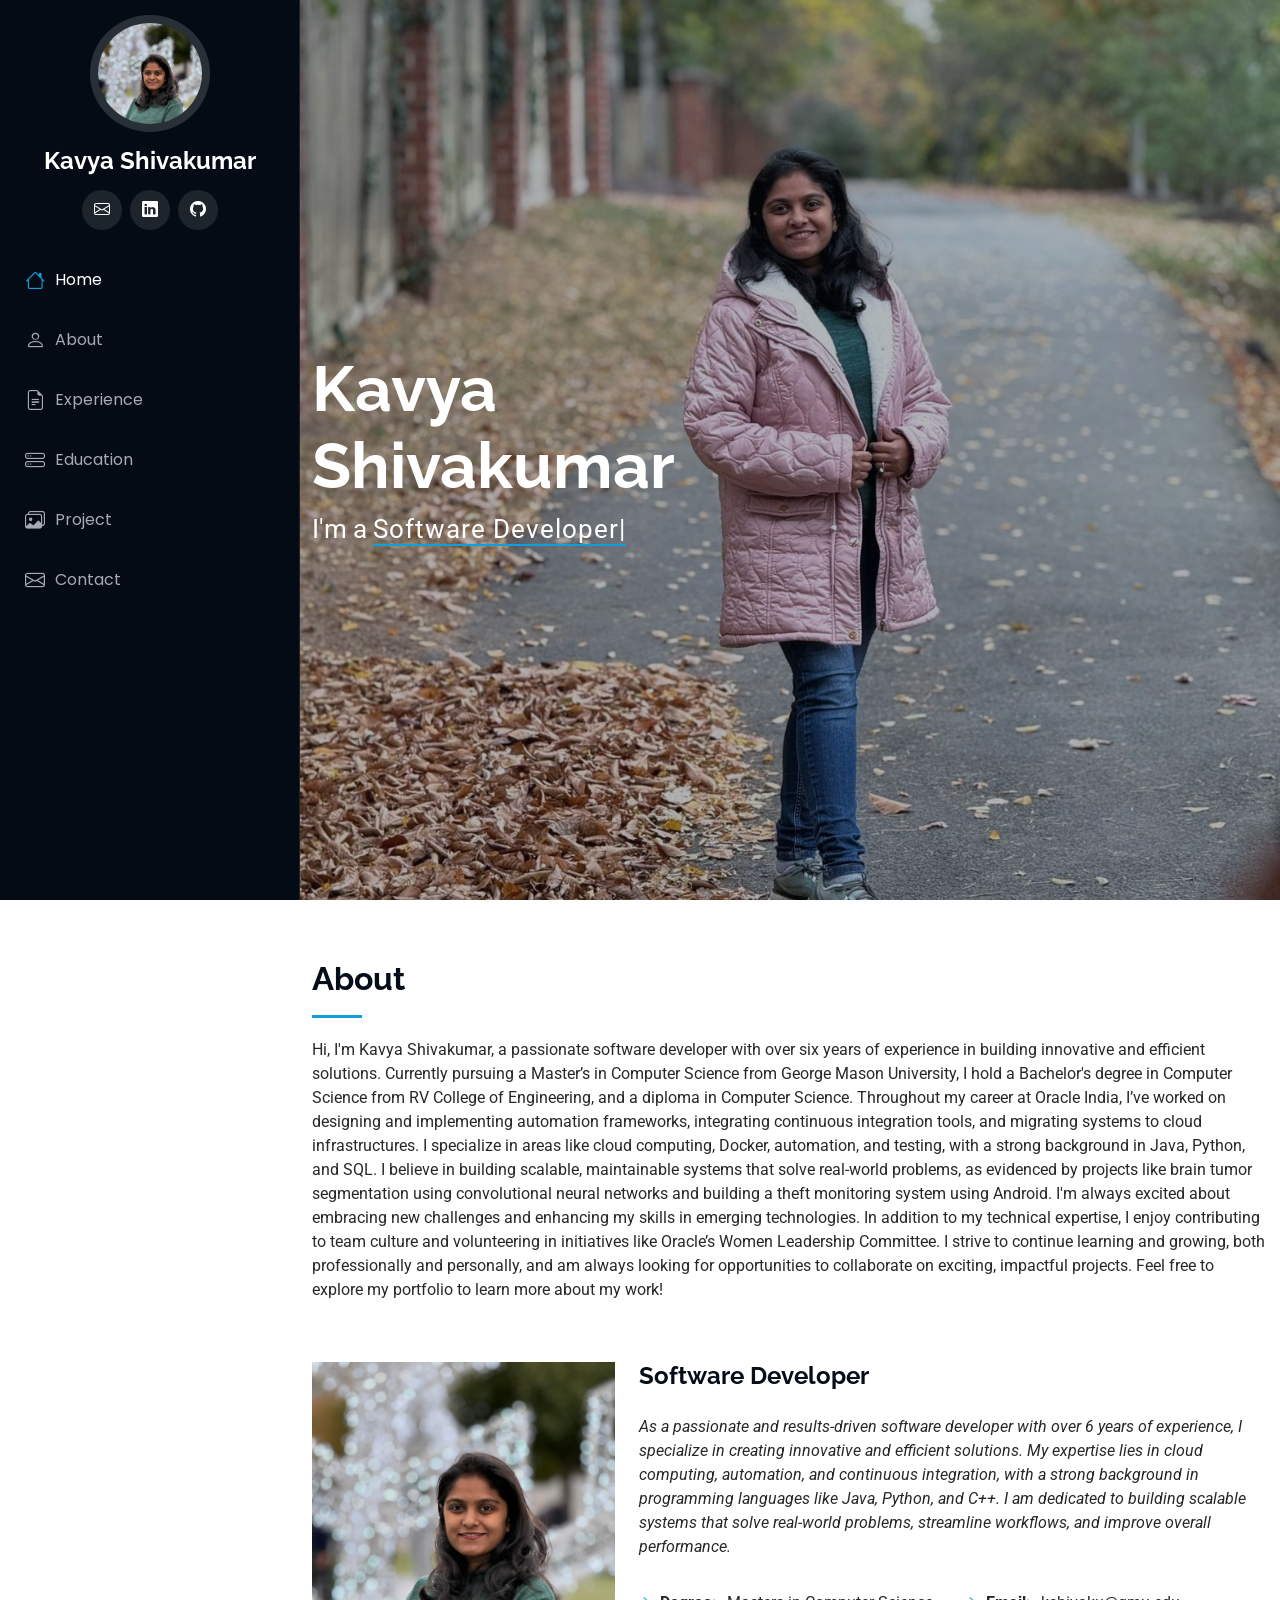
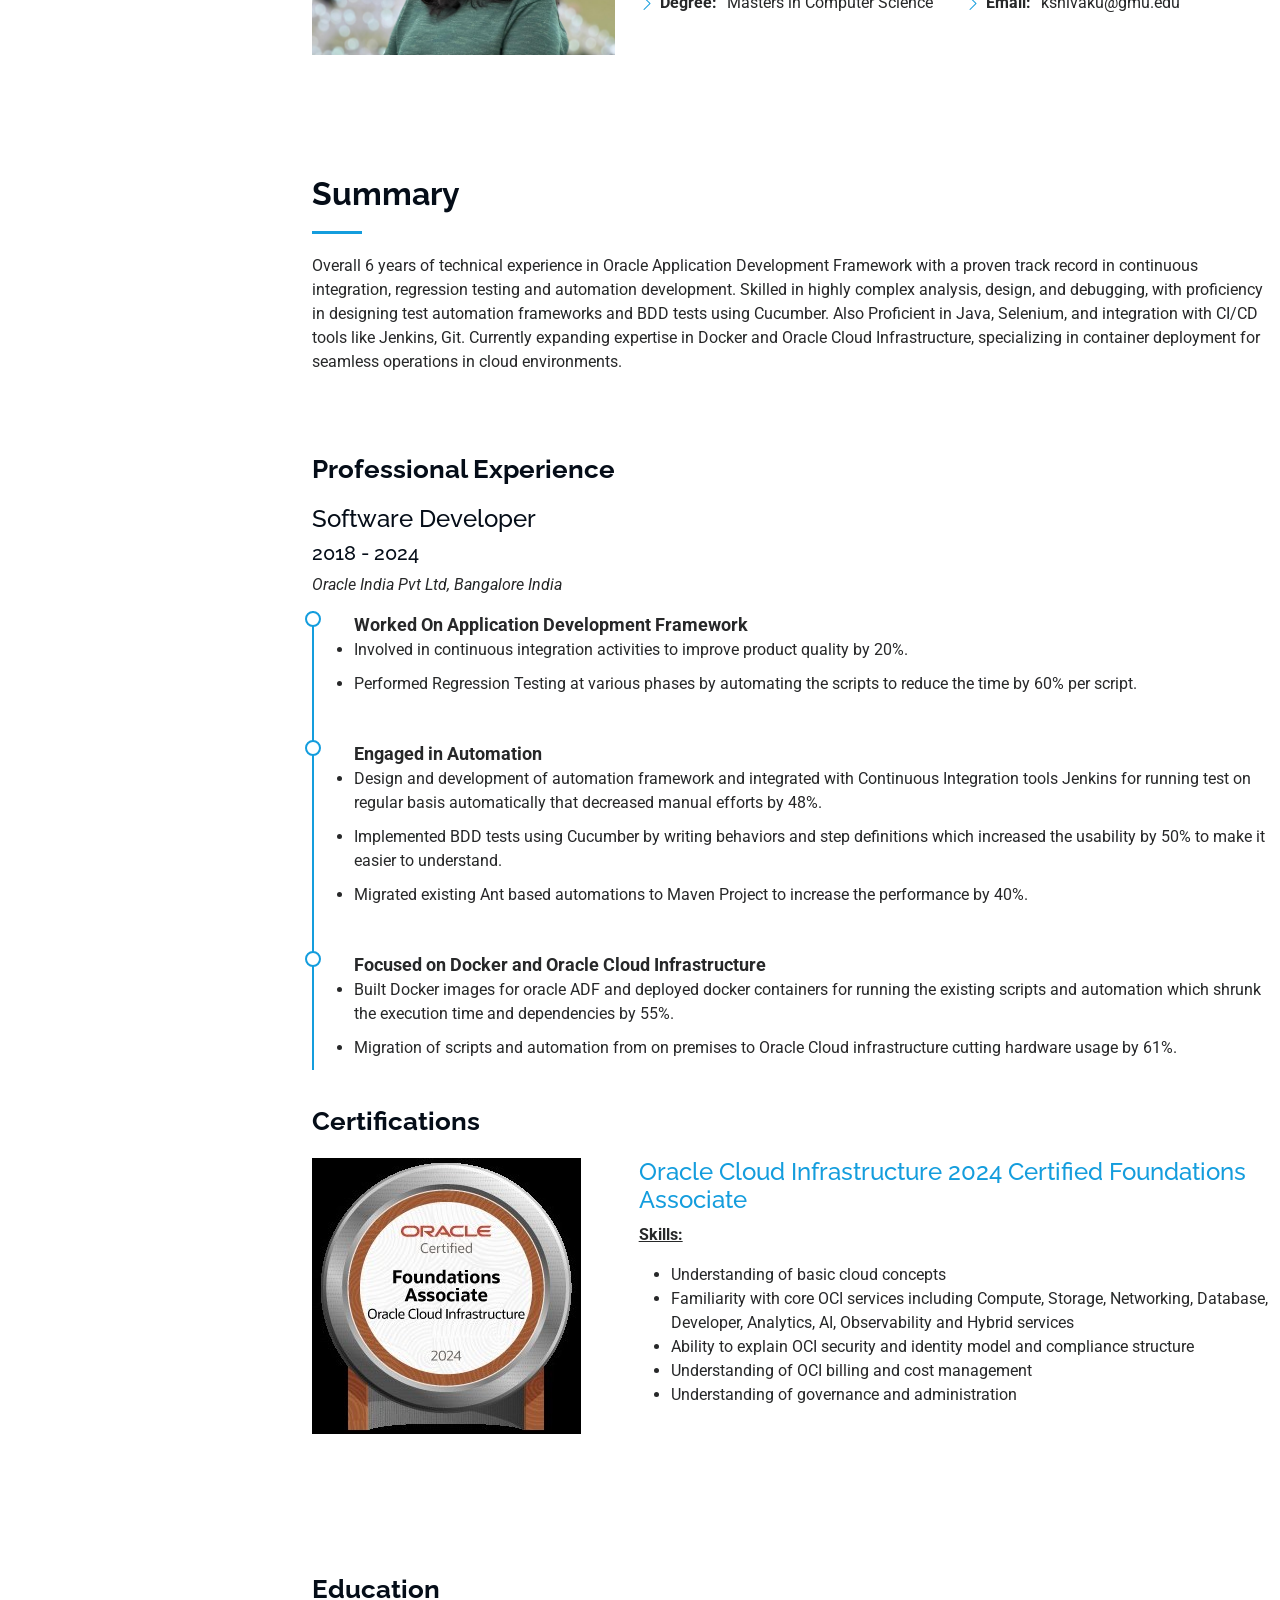
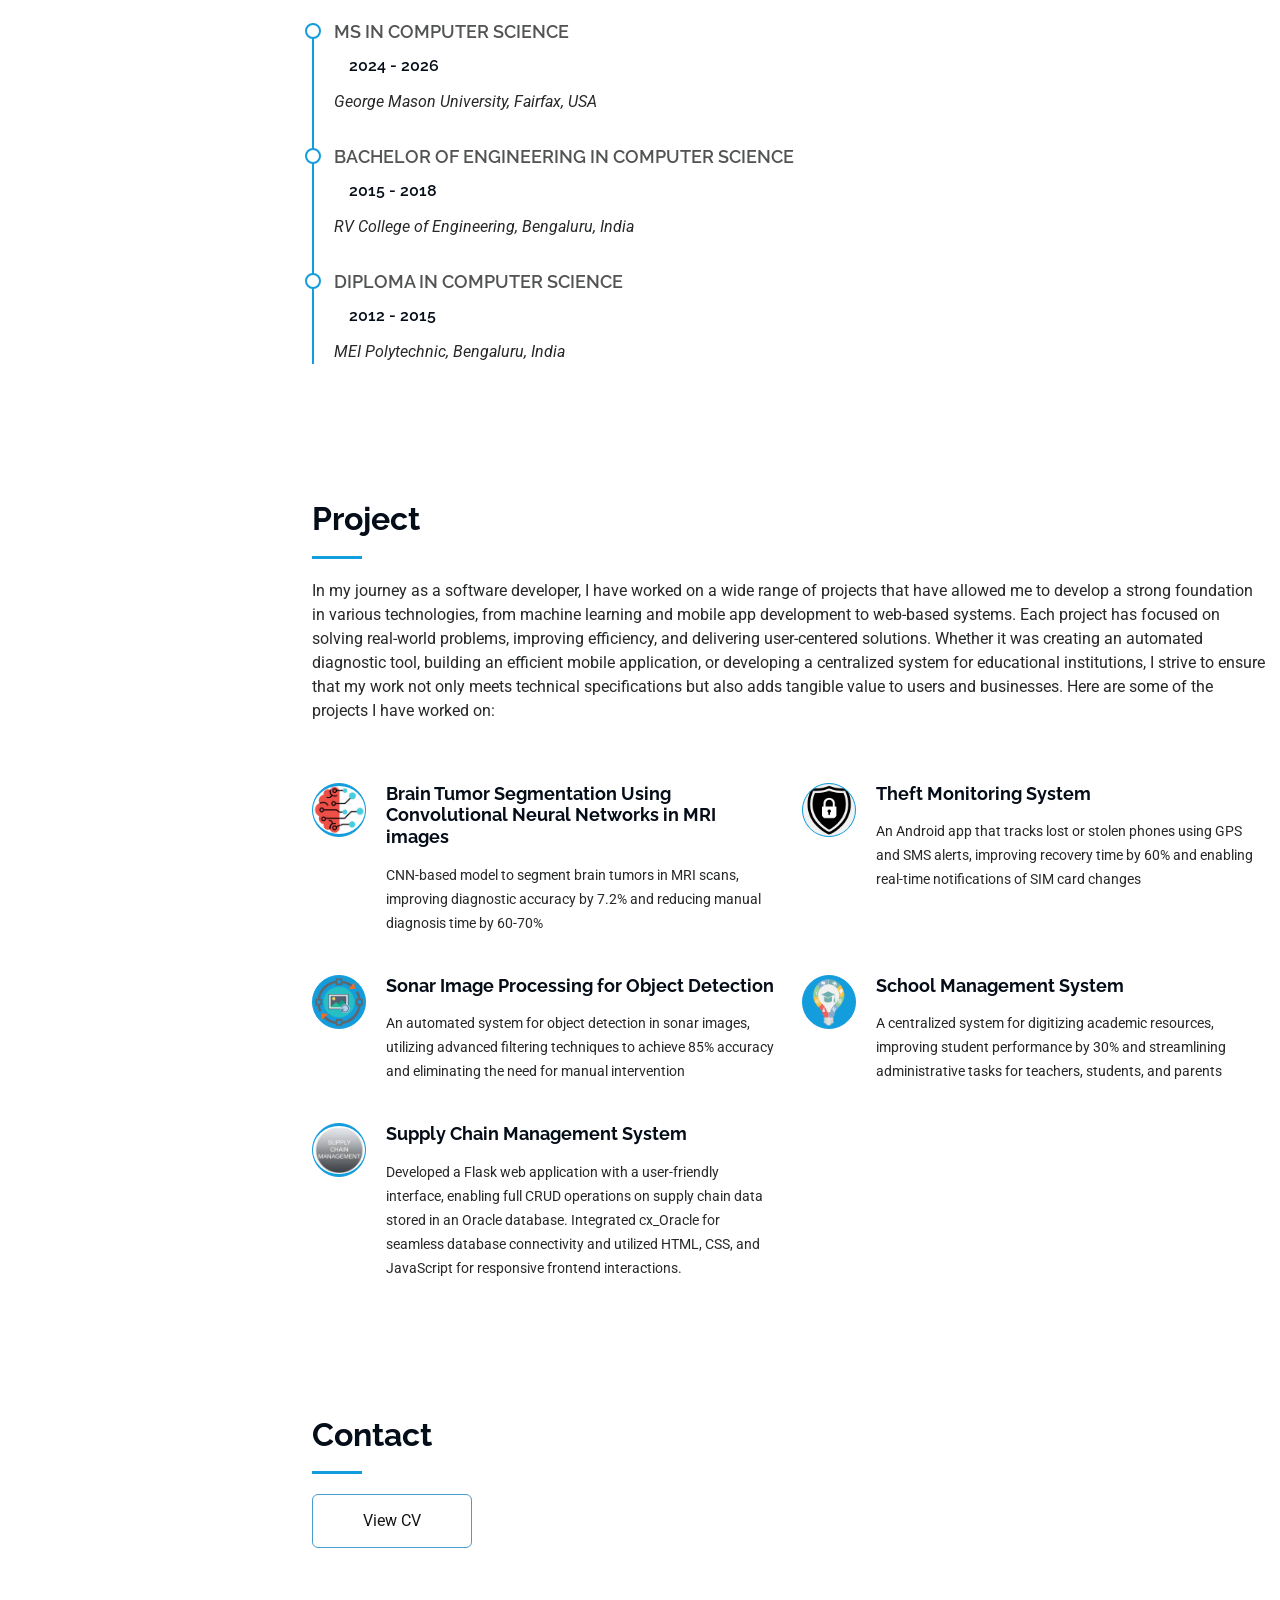
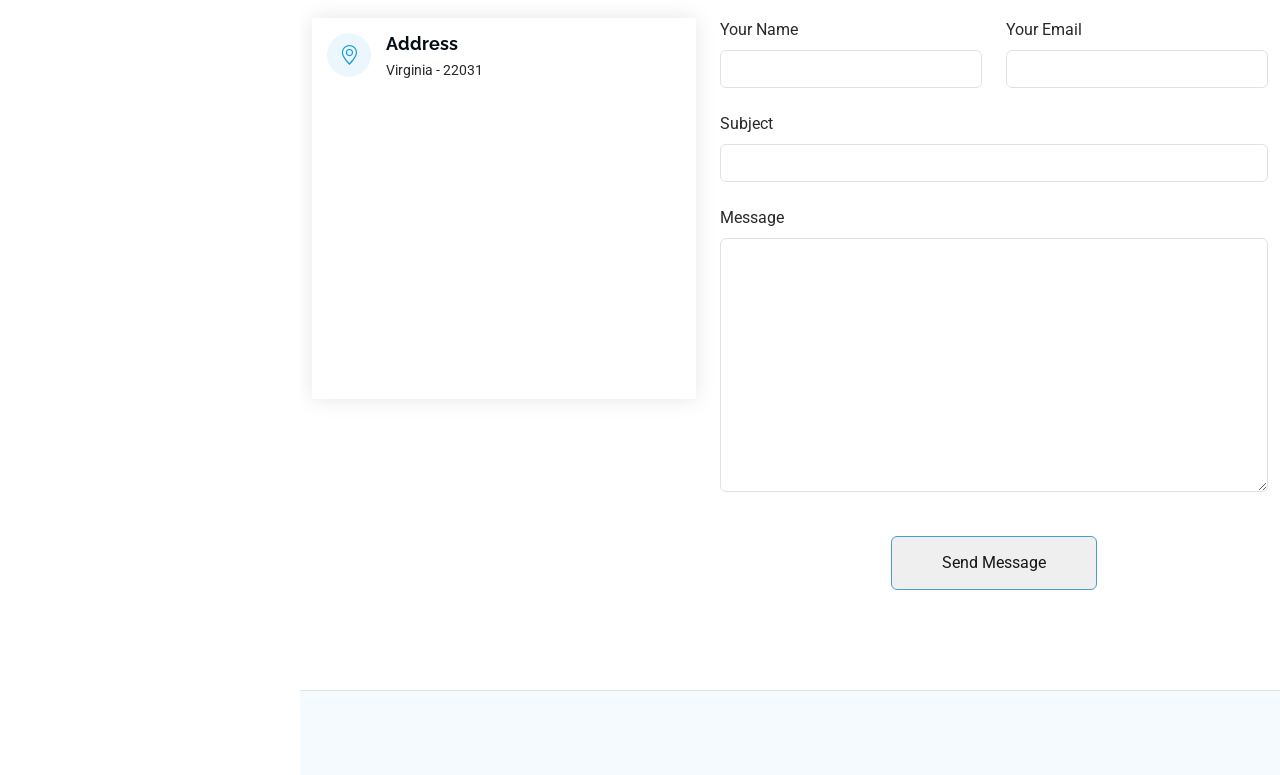
==== commit 1a37e0d5: "Update index.html" ====
--- a/index.html
+++ b/index.html
@@ -108,14 +108,11 @@
             <div class="row">
               <div class="col-lg-6">
                 <ul>
-                  <li><i class="bi bi-chevron-right"></i> <strong>Birthday:</strong> <span>26 December 1996</span></li>
-                 <!-- <li><i class="bi bi-chevron-right"></i> <strong>Website:</strong> <span>www.example.com</span></li>-->
-                  <li><i class="bi bi-chevron-right"></i> <strong>City:</strong> <span>Fairfax, Virginia, USA</span></li>
+                 <li><i class="bi bi-chevron-right"></i> <strong>Degree:</strong> <span>Masters in Computer Science</span></li>
                 </ul>
               </div>
               <div class="col-lg-6">
                 <ul>
-                  <li><i class="bi bi-chevron-right"></i> <strong>Degree:</strong> <span>Masters in Computer Science</span></li>
                   <li><i class="bi bi-chevron-right"></i> <strong>Email:</strong> <span>kshivaku@gmu.edu</span></li>
                 </ul>
               </div>
@@ -312,7 +309,7 @@
                 <i class="bi bi-geo-alt flex-shrink-0"></i>
                 <div>
                   <h3>Address</h3>
-                  <p>Fairfax, Virginia - 22031</p>
+                  <p>Virginia - 22031</p>
                 </div>
               </div><!-- End Info Item -->
 
@@ -418,4 +415,4 @@
   </script>
 </body>
 
-</html>+</html>
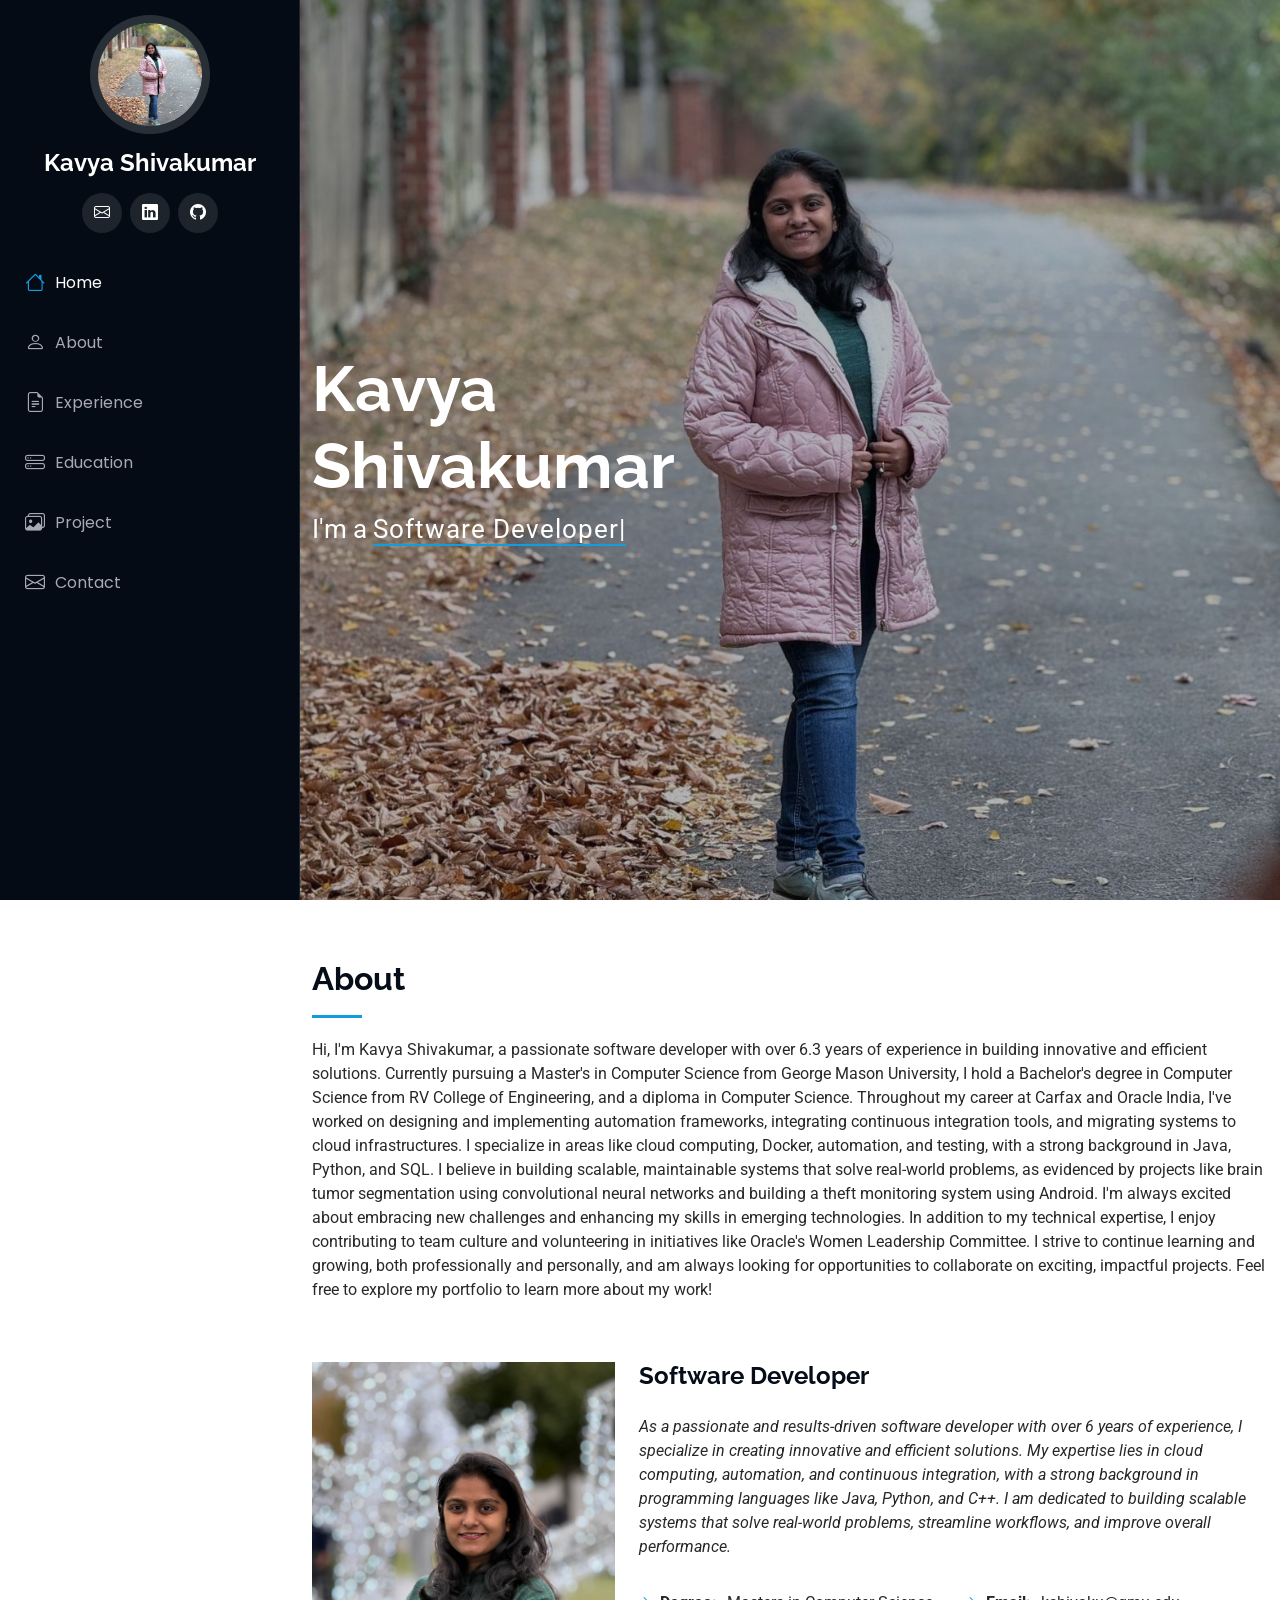
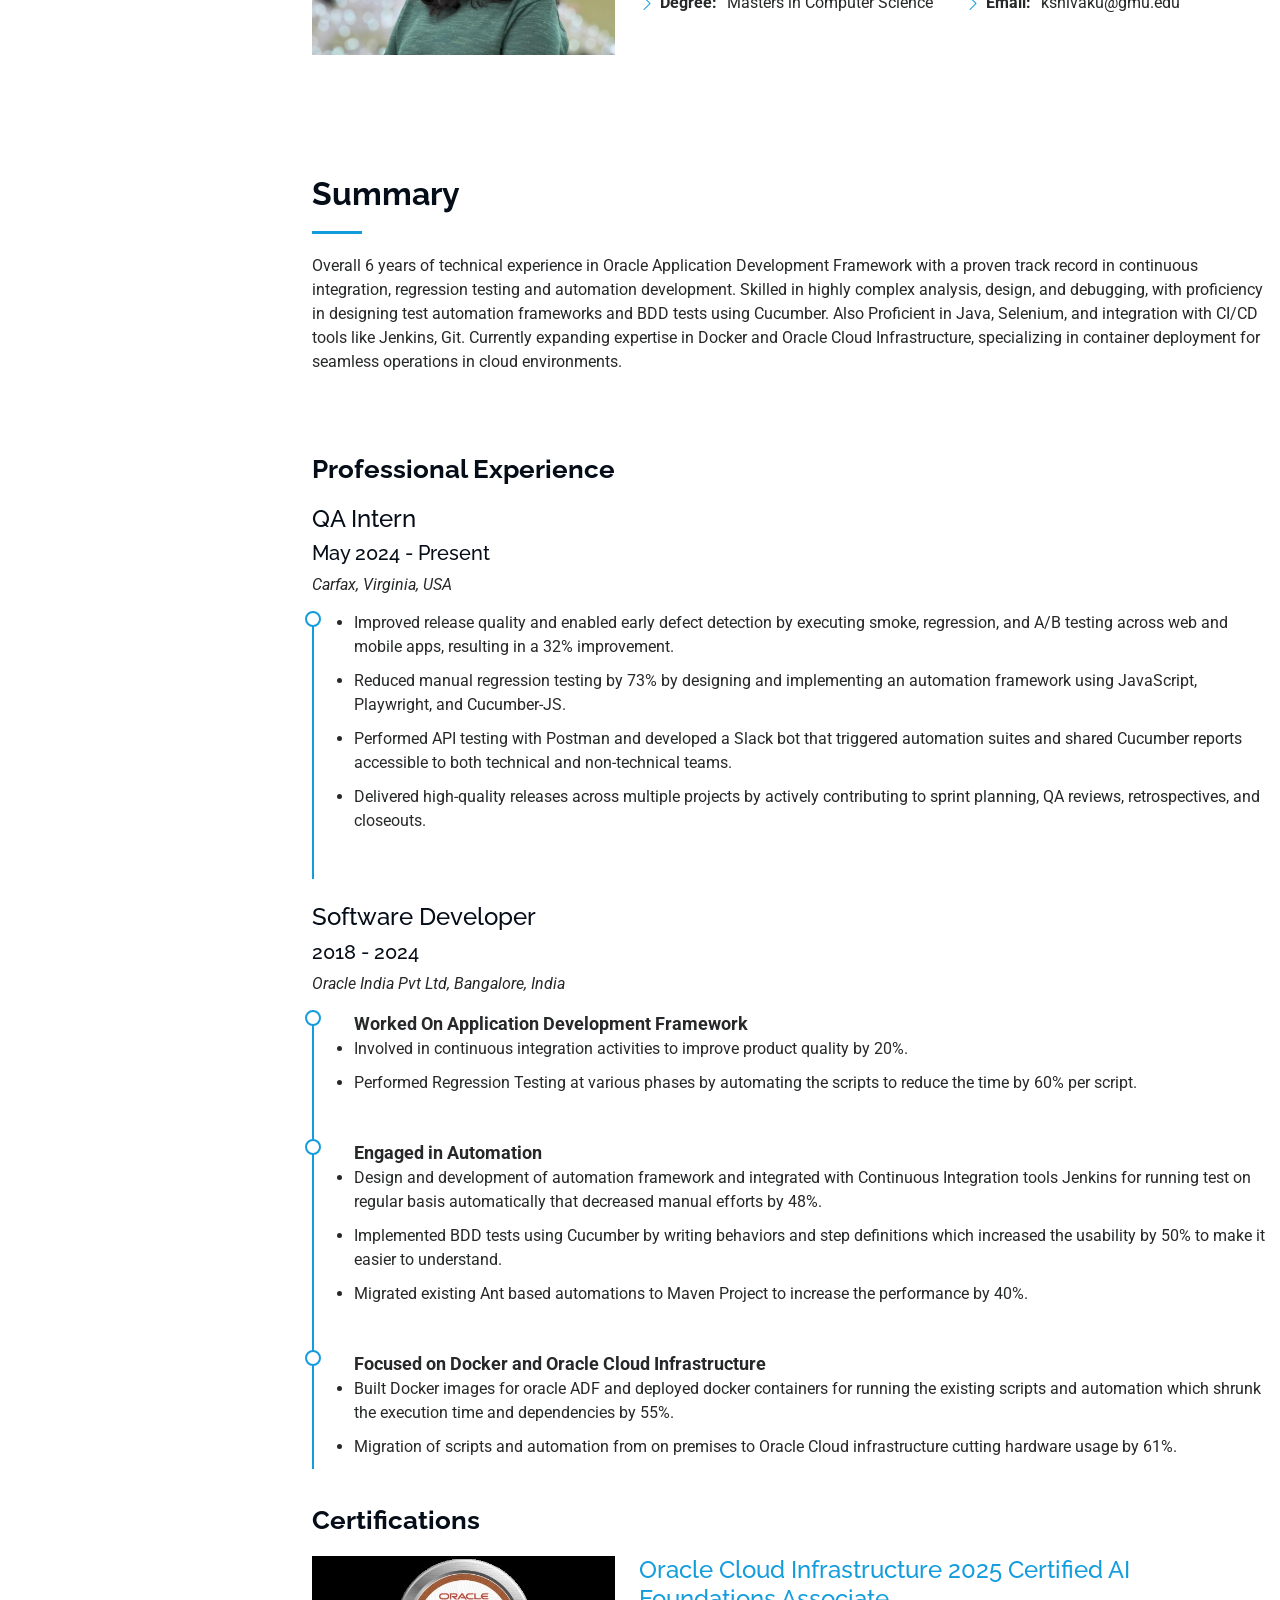
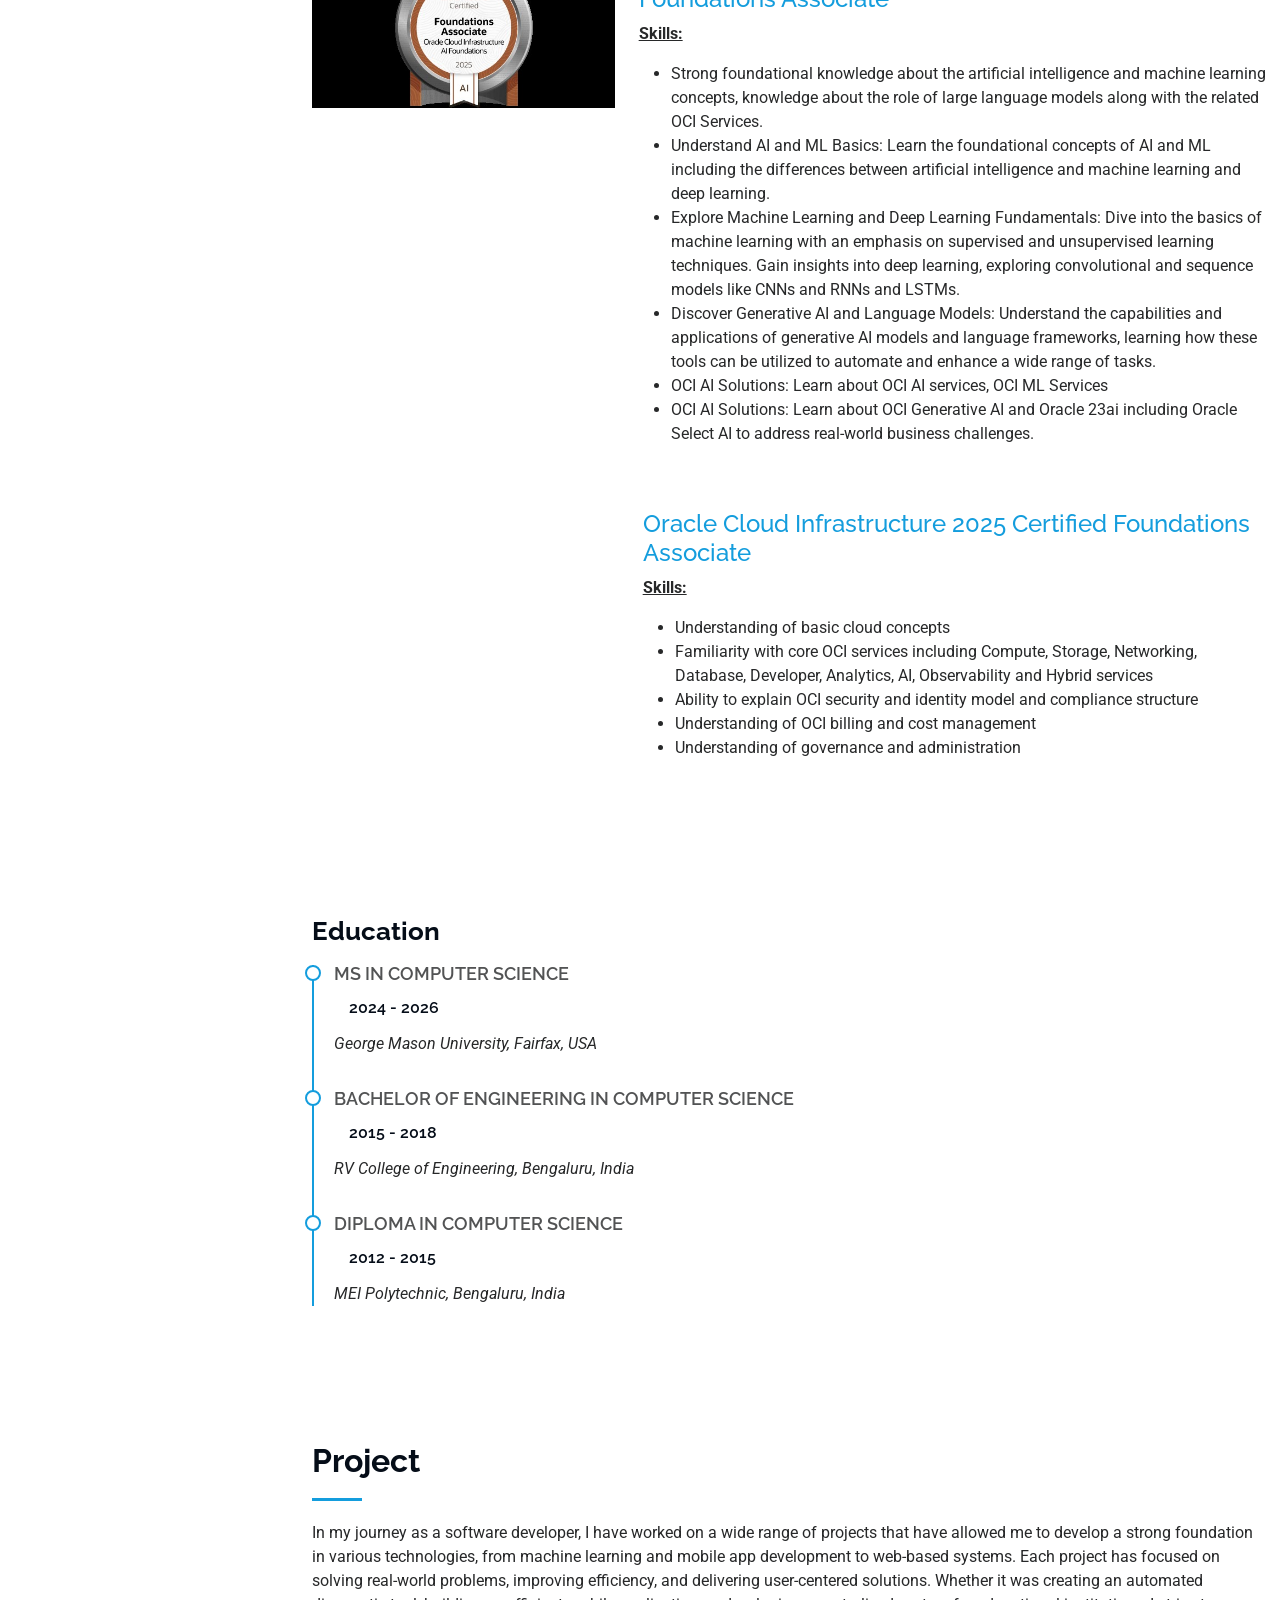
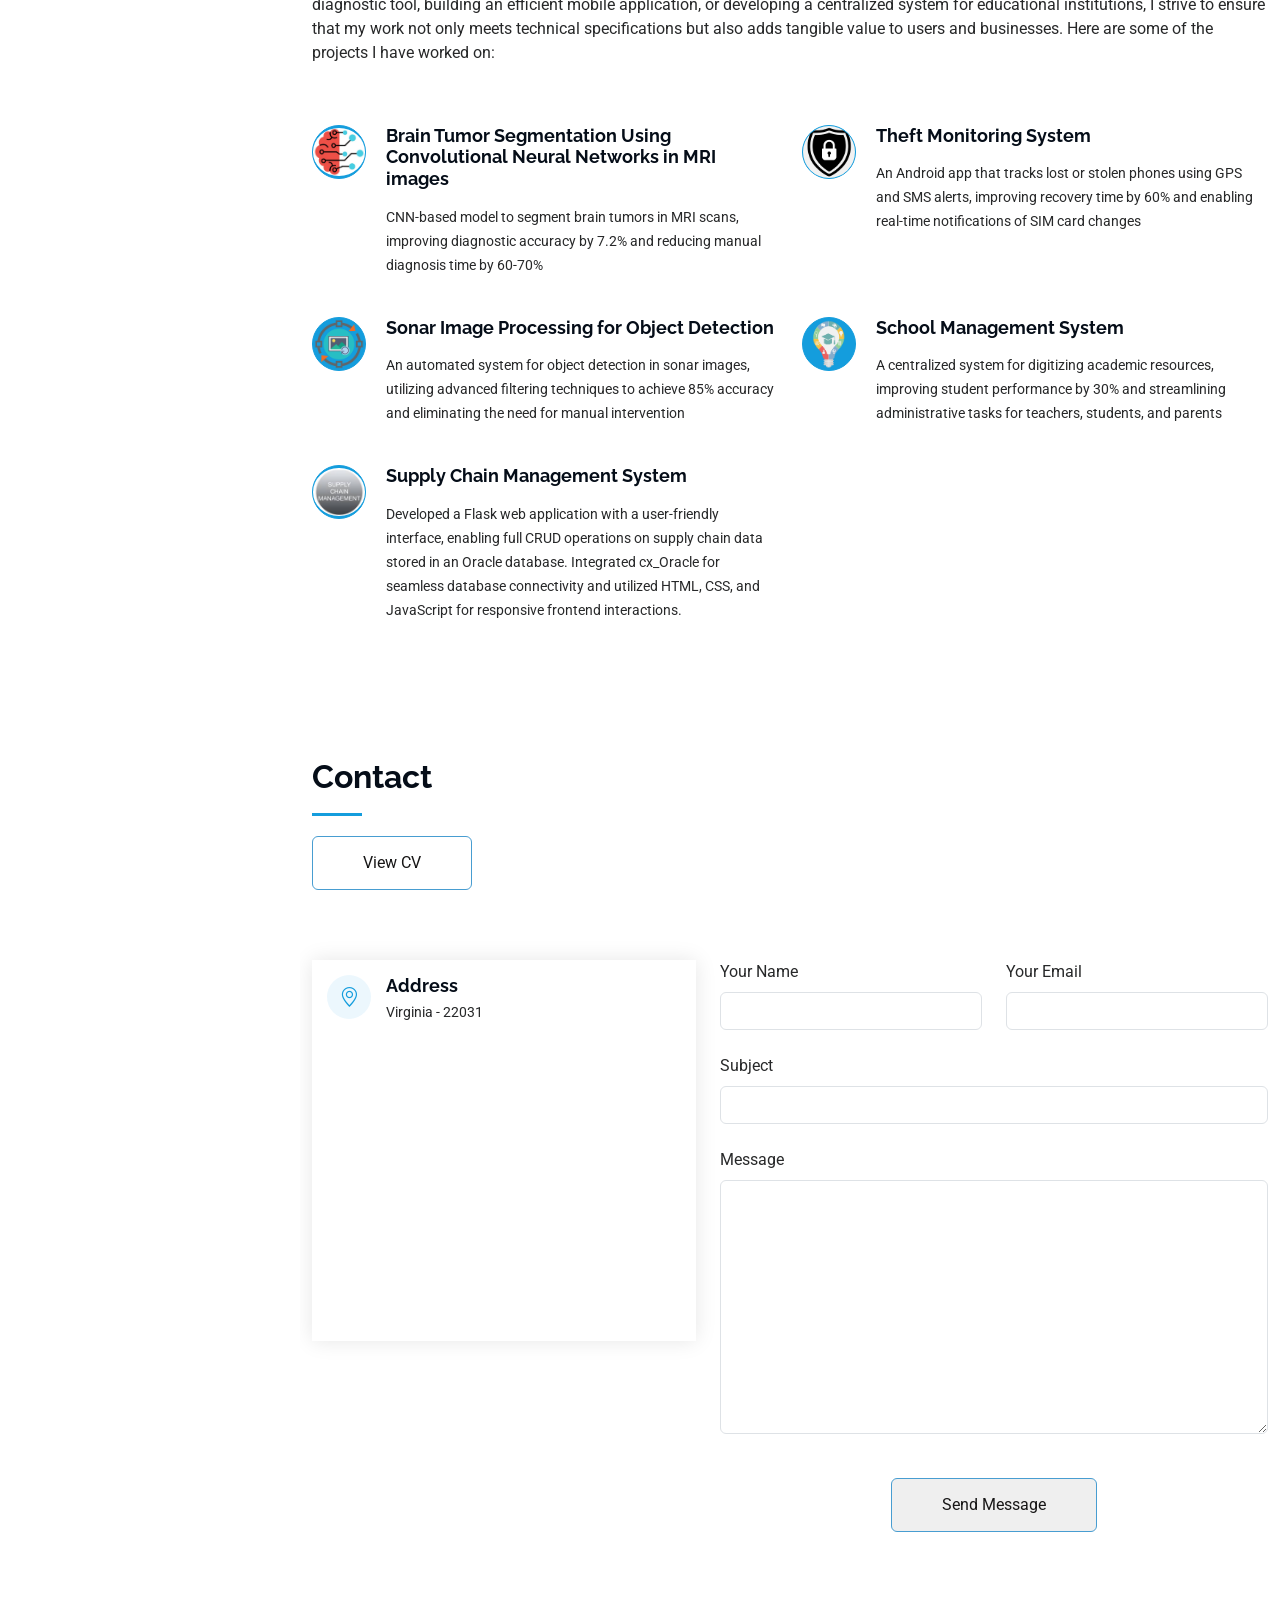
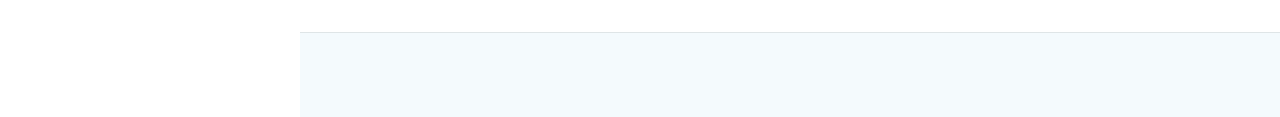
==== commit 4376a606: "Add files via upload" ====
--- a/index.html
+++ b/index.html
@@ -34,7 +34,7 @@
     <i class="header-toggle d-xl-none bi bi-list"></i>
 
     <div class="profile-img">
-      <img src="assets/img/my-profile-img.jpg" alt="" class="img-fluid rounded-circle">
+      <img src="assets/img/my-bg.jpg" alt="" class="img-fluid rounded-circle">
     </div>
 
     <a href="index.html" class="logo d-flex align-items-center justify-content-center">
@@ -83,13 +83,13 @@
       <!-- Section Title -->
       <div class="container section-title" data-aos="fade-up">
         <h2>About</h2>
-        <p>Hi, I'm Kavya Shivakumar, a passionate software developer with over six years of experience in building innovative and efficient solutions. Currently pursuing a Master’s in Computer Science from George Mason University, I hold a Bachelor's degree in Computer Science from RV College of Engineering, and a diploma in Computer Science.
-
-          Throughout my career at Oracle India, I’ve worked on designing and implementing automation frameworks, integrating continuous integration tools, and migrating systems to cloud infrastructures. I specialize in areas like cloud computing, Docker, automation, and testing, with a strong background in Java, Python, and SQL.
+        <p>Hi, I'm Kavya Shivakumar, a passionate software developer with over 6.3 years of experience in building innovative and efficient solutions. Currently pursuing a Master's in Computer Science from George Mason University, I hold a Bachelor's degree in Computer Science from RV College of Engineering, and a diploma in Computer Science.
+
+          Throughout my career at Carfax and Oracle India, I've worked on designing and implementing automation frameworks, integrating continuous integration tools, and migrating systems to cloud infrastructures. I specialize in areas like cloud computing, Docker, automation, and testing, with a strong background in Java, Python, and SQL.
           
           I believe in building scalable, maintainable systems that solve real-world problems, as evidenced by projects like brain tumor segmentation using convolutional neural networks and building a theft monitoring system using Android. I'm always excited about embracing new challenges and enhancing my skills in emerging technologies.
           
-          In addition to my technical expertise, I enjoy contributing to team culture and volunteering in initiatives like Oracle’s Women Leadership Committee. I strive to continue learning and growing, both professionally and personally, and am always looking for opportunities to collaborate on exciting, impactful projects.
+          In addition to my technical expertise, I enjoy contributing to team culture and volunteering in initiatives like Oracle's Women Leadership Committee. I strive to continue learning and growing, both professionally and personally, and am always looking for opportunities to collaborate on exciting, impactful projects.
           
           Feel free to explore my portfolio to learn more about my work!</p>
       </div><!-- End Section Title -->
@@ -108,7 +108,9 @@
             <div class="row">
               <div class="col-lg-6">
                 <ul>
-                 <li><i class="bi bi-chevron-right"></i> <strong>Degree:</strong> <span>Masters in Computer Science</span></li>
+                  <li><i class="bi bi-chevron-right"></i> <strong>Degree:</strong> <span>Masters in Computer Science</span></li>
+                 <!-- <li><i class="bi bi-chevron-right"></i> <strong>Website:</strong> <span>www.example.com</span></li>-->
+                 
                 </ul>
               </div>
               <div class="col-lg-6">
@@ -142,9 +144,24 @@
 
           <div data-aos="fade-up" data-aos-delay="200">
             <h3 class="resume-title">Professional Experience</h3>
+            <h4>QA Intern</h4>
+            <h5>May 2024 - Present</h5>
+            <p><em>Carfax, Virginia, USA</em></p>
+
+            <div class="resume-item">
+              <ul>
+                <!--<span style="font-size: 18px;"><b>Improved Testing and Release Quality</b></span>-->
+                <li>Improved release quality and enabled early defect detection by executing smoke, regression, and A/B testing across web and mobile apps, resulting in a 32% improvement.</li>
+                <li>Reduced manual regression testing by 73% by designing and implementing an automation framework using JavaScript, Playwright, and Cucumber-JS.</li>
+                <li>Performed API testing with Postman and developed a Slack bot that triggered automation suites and shared Cucumber reports accessible to both technical and non-technical teams.</li>
+                <li>Delivered high-quality releases across multiple projects by actively contributing to sprint planning, QA reviews, retrospectives, and closeouts.</li>
+              </ul>
+            </div>
+            
+              <br>
               <h4>Software Developer</h4>
               <h5>2018 - 2024</h5>
-              <p><em>Oracle India Pvt Ltd, Bangalore India </em></p>
+              <p><em>Oracle India Pvt Ltd, Bangalore, India </em></p>
               <div class="resume-item">
               <ul><span style="font-size: 18px;"><b>Worked On Application Development Framework</b></span>
                 <li>Involved in continuous integration activities to improve product quality by 20%. </li>
@@ -165,12 +182,29 @@
 
         </div>
         <h3 class="resume-title">Certifications</h3>
+
+             <div class="row gy-4 justify-content-center">
+          <div class="col-lg-4">
+            <img src="assets/img/OCI25AI.jpeg" class="img-fluid cert-img" alt="">
+          </div>
+          <div class="col-lg-8 content">
+            <h4><a href="https://catalog-education.oracle.com/ords/certview/sharebadge?id=871B93B5EAFEF61DCFB11F72E9052233303D015A6614C71F2B71F016CC5BC854"> Oracle Cloud Infrastructure 2025 Certified AI Foundations Associate</a></h4>
+            <p> <b><u>Skills:</u></b> </p>
+            <ul><li>Strong foundational knowledge about the artificial intelligence and machine learning concepts, knowledge about the role of large language models along with the related OCI Services.</li>
+              <li>Understand AI and ML Basics: Learn the foundational concepts of AI and ML including the differences between artificial intelligence and machine learning and deep learning.</li>
+              <li>Explore Machine Learning and Deep Learning Fundamentals: Dive into the basics of machine learning with an emphasis on supervised and unsupervised learning techniques. Gain insights into deep learning, exploring convolutional and sequence models like CNNs and RNNs and LSTMs.</li>
+              <li>Discover Generative AI and Language Models: Understand the capabilities and applications of generative AI models and language frameworks, learning how these tools can be utilized to automate and enhance a wide range of tasks.</li>
+              <li>OCI AI Solutions: Learn about OCI AI services, OCI ML Services</li>
+              <li>OCI AI Solutions: Learn about OCI Generative AI and Oracle 23ai including Oracle Select AI to address real-world business challenges.</li>
+            </ul>
+    
+        </div>
         <div class="row gy-4 justify-content-center">
           <div class="col-lg-4">
-            <img src="assets/img/OCI2024.jpg" class="img-fluid" alt="">
+            <img src="assets/img/OCI25.jpeg" class="img-fluid cert-img" alt="">
           </div>
           <div class="col-lg-8 content">
-            <h4><a href="https://catalog-education.oracle.com/ords/certview/sharebadge?id=DCE7598681FB1E9B3A56EF4EAB2802C1161CA6FD2CD575A25E18C8540C418A1C"> Oracle Cloud Infrastructure 2024 Certified Foundations Associate</a></h4>
+            <h4><a href="https://catalog-education.oracle.com/pls/certview/sharebadge?id=5CCC31A88323C88C5BCEB6D800373E3D88EEB9B1E2A41601BDE4A8AB9D326BF6"> Oracle Cloud Infrastructure 2025 Certified Foundations Associate</a></h4>
             <p> <b><u>Skills:</u></b> </p>
             <ul><li>Understanding of basic cloud concepts</li>
               <li>Familiarity with core OCI services including Compute, Storage, Networking, Database, Developer, Analytics, AI, Observability and Hybrid services</li>
@@ -415,4 +449,4 @@
   </script>
 </body>
 
-</html>
+</html>
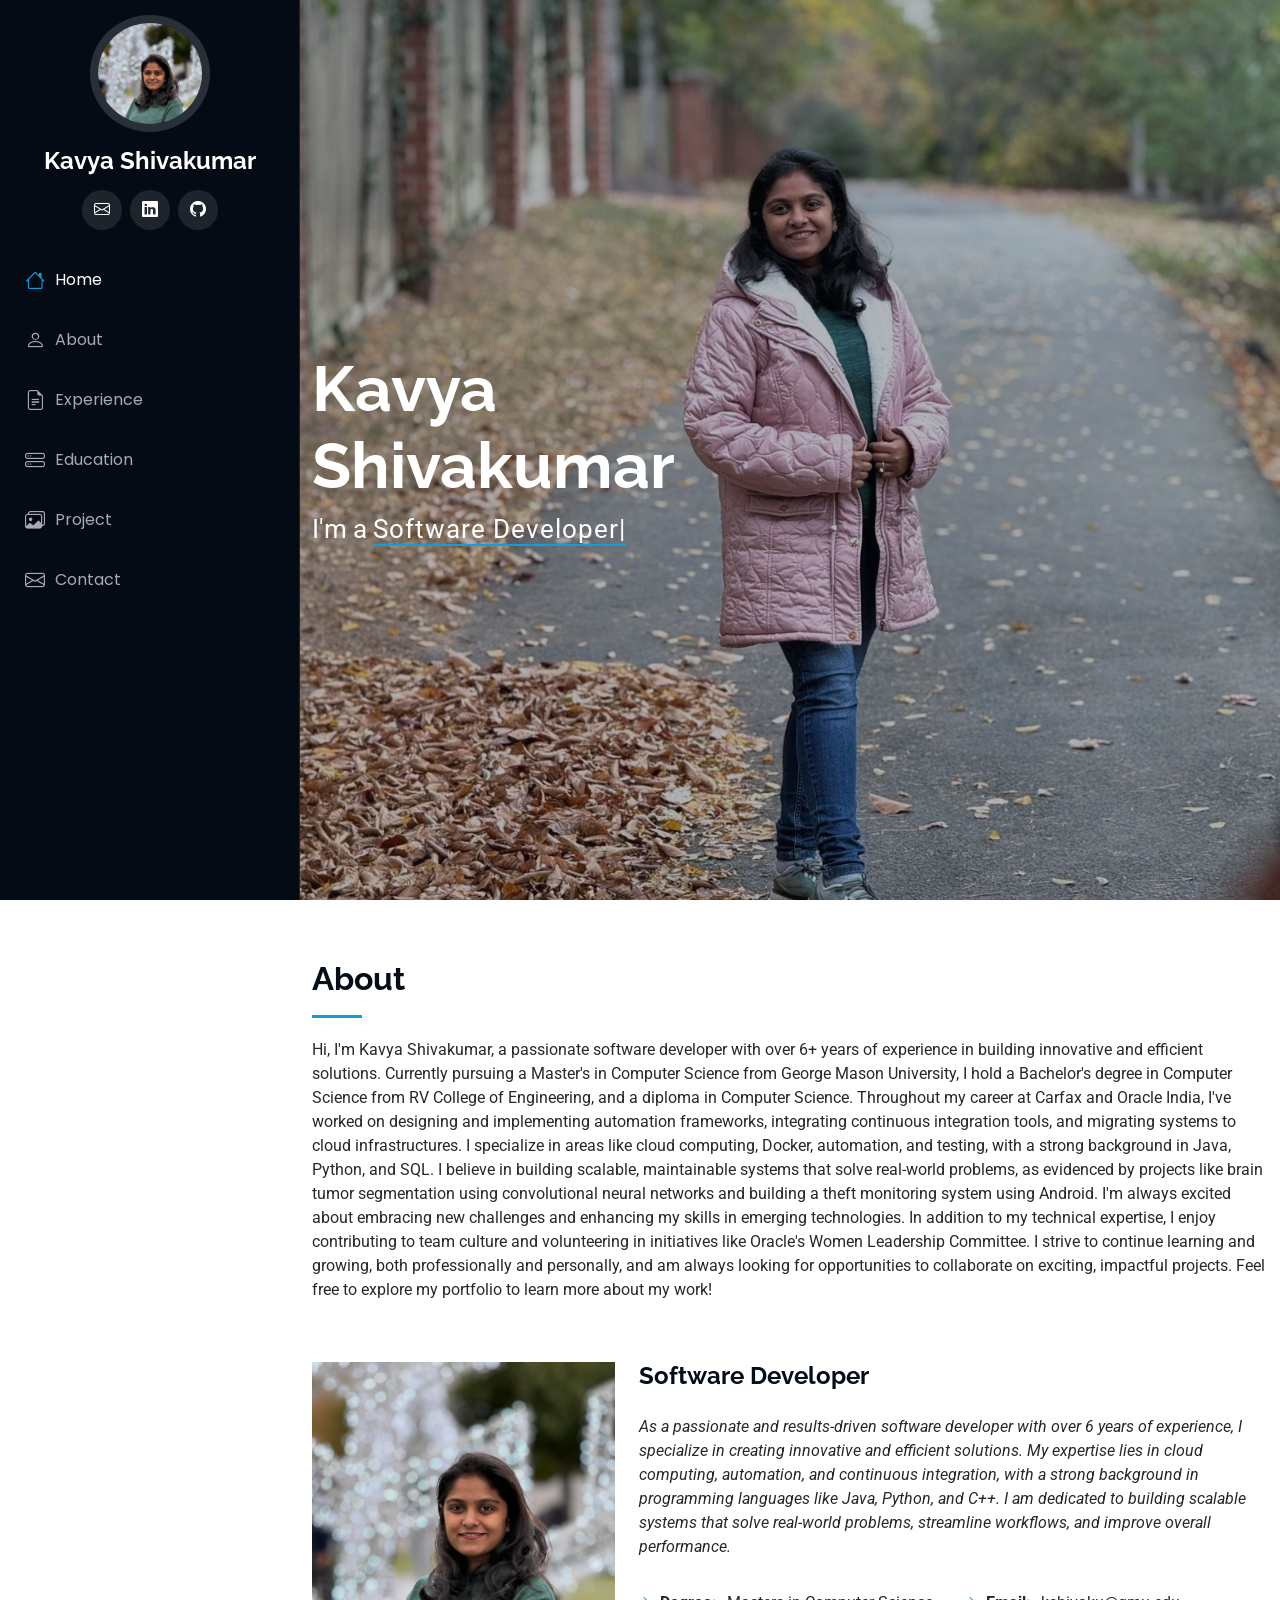
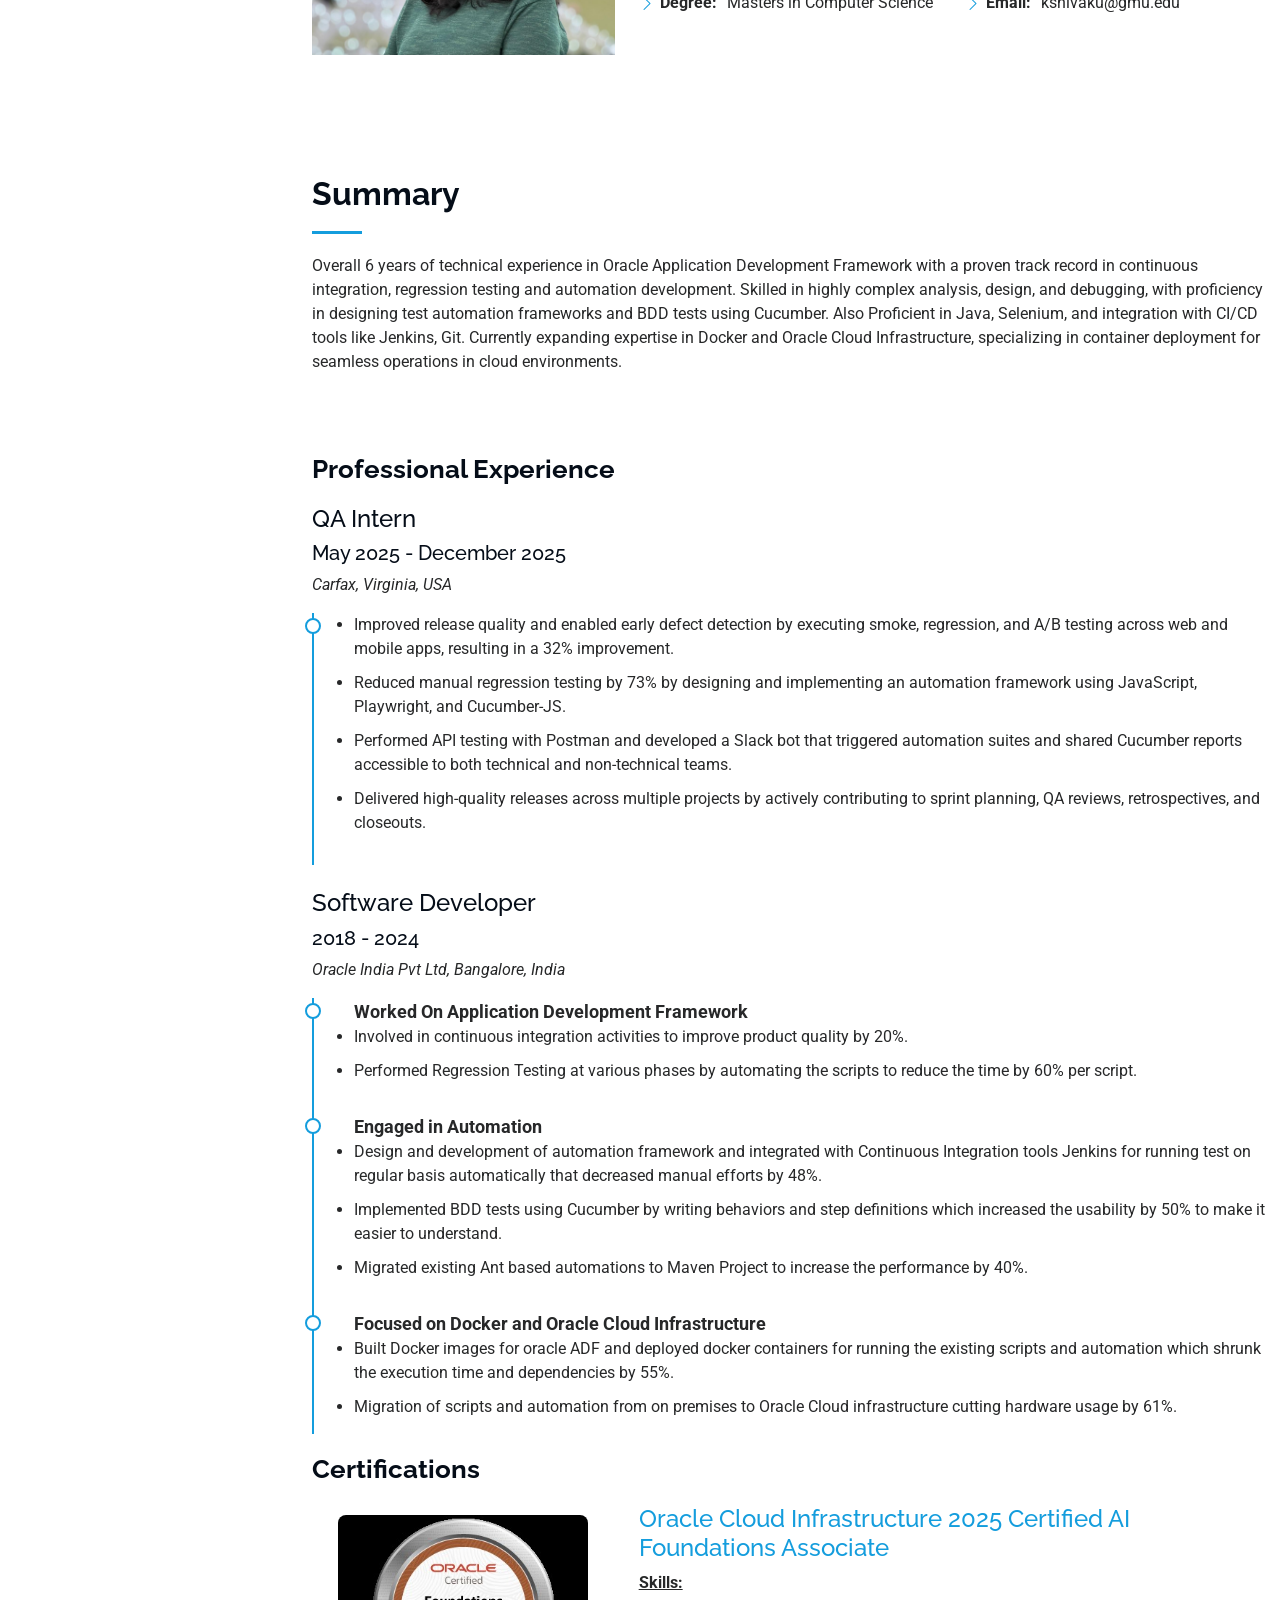
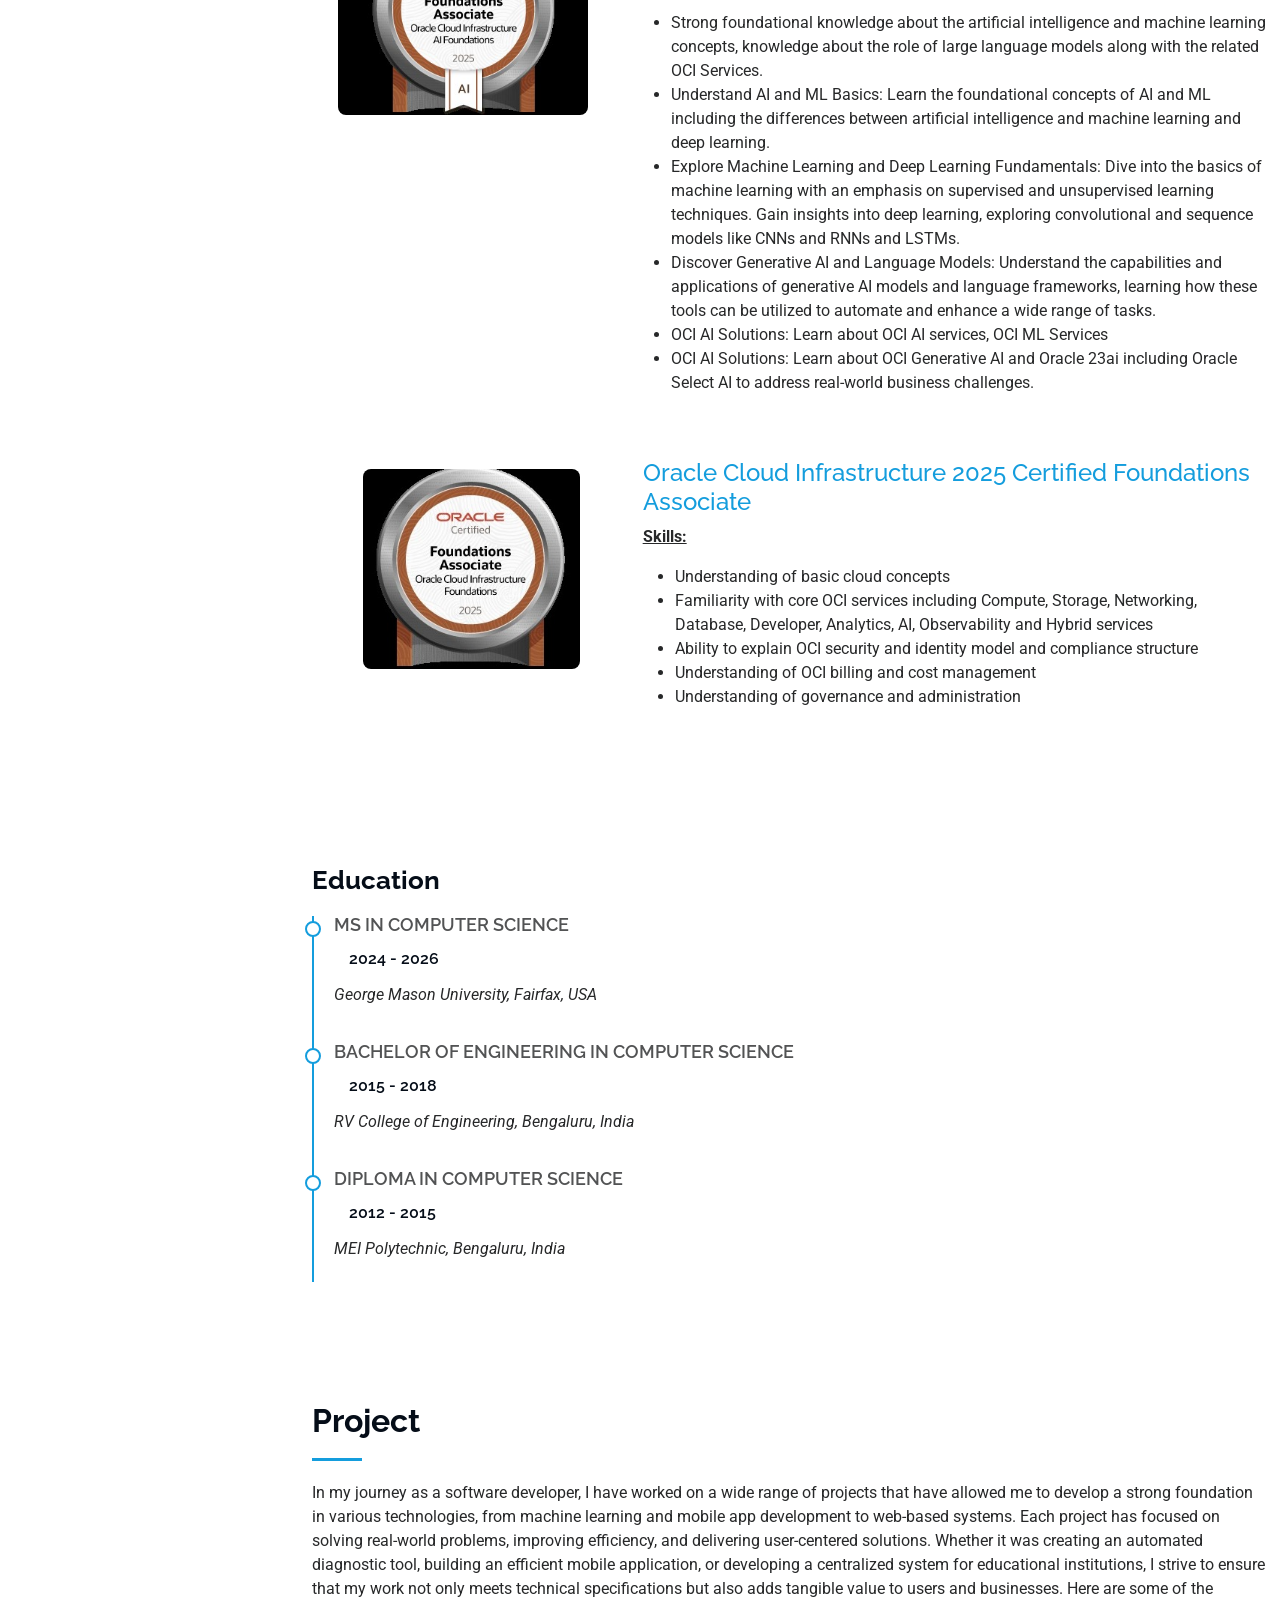
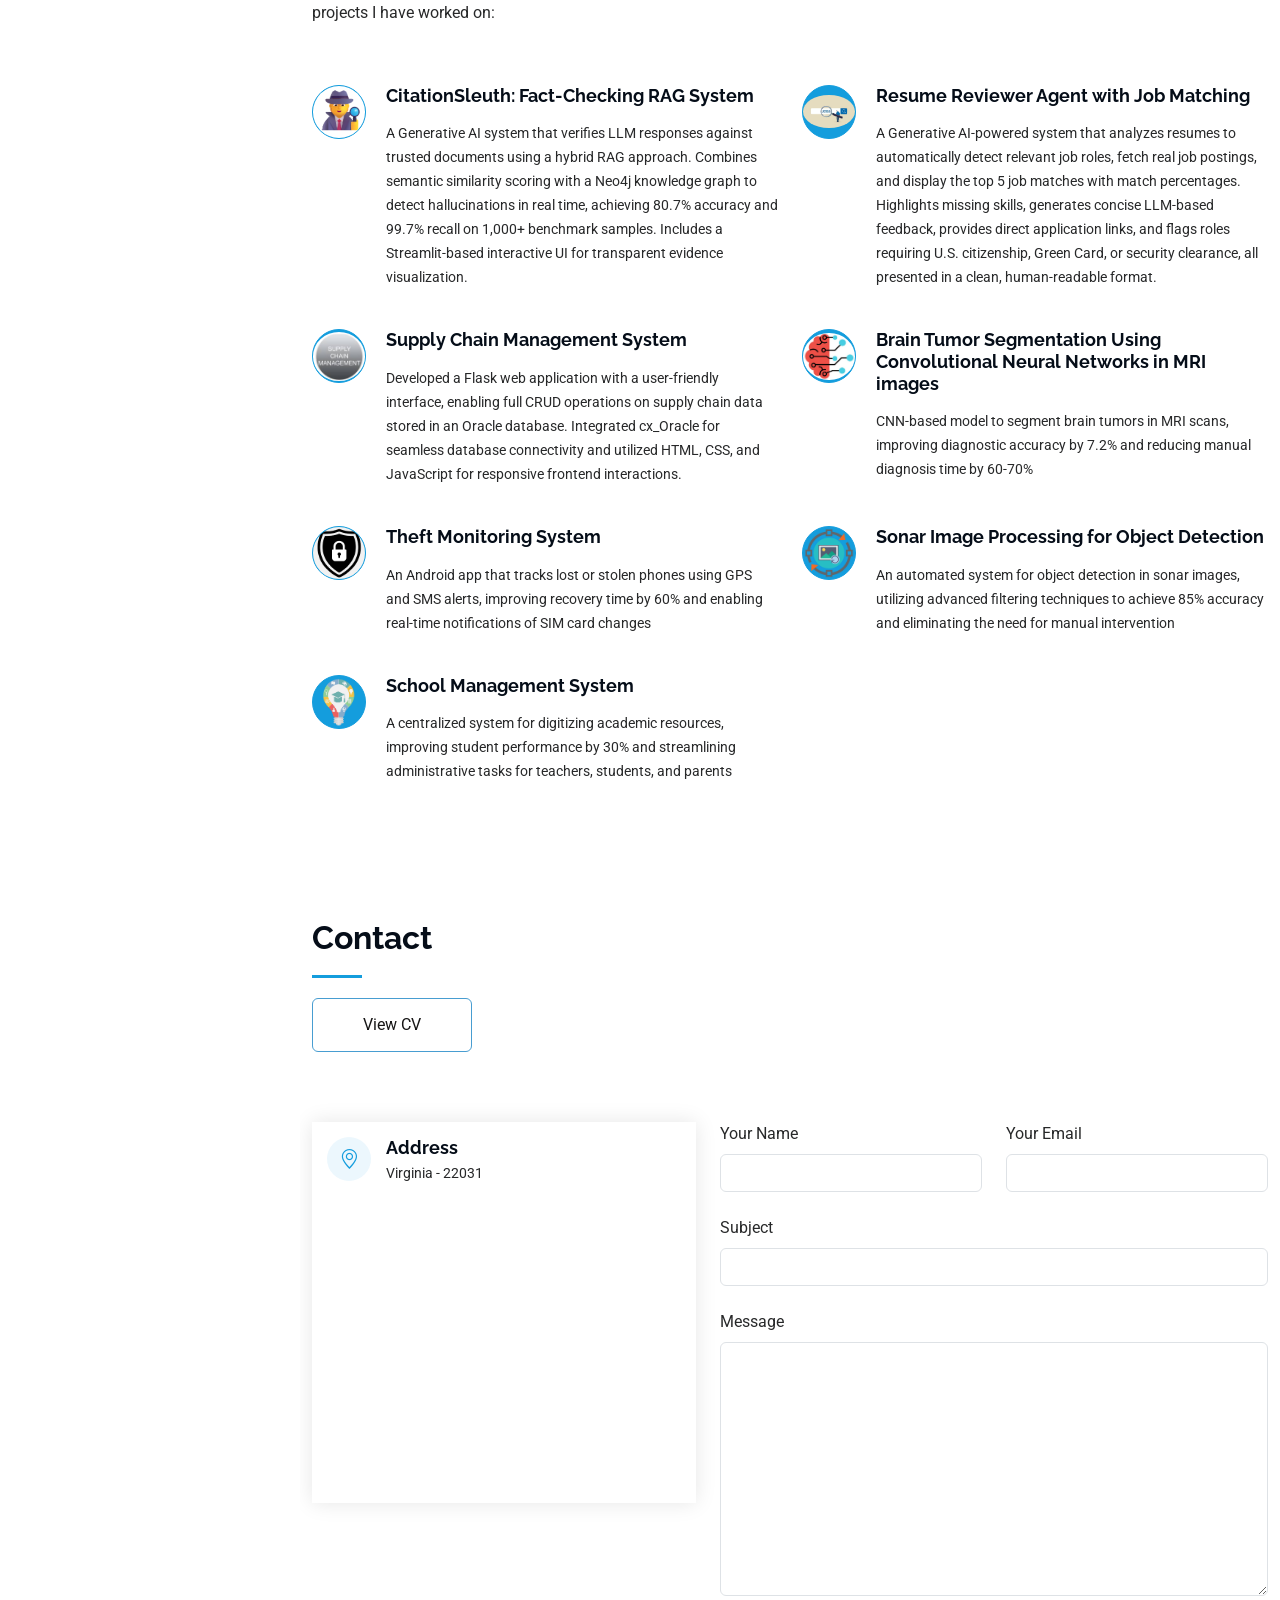
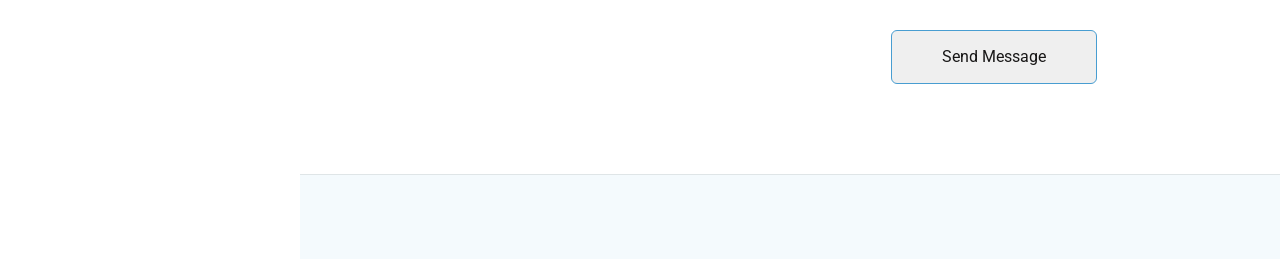
==== commit fe570abf: "Updated project section" ====
--- a/index.html
+++ b/index.html
@@ -34,7 +34,7 @@
     <i class="header-toggle d-xl-none bi bi-list"></i>
 
     <div class="profile-img">
-      <img src="assets/img/my-bg.jpg" alt="" class="img-fluid rounded-circle">
+      <img src="assets/img/my-profile-img.jpg" alt="" class="img-fluid rounded-circle">
     </div>
 
     <a href="index.html" class="logo d-flex align-items-center justify-content-center">
@@ -83,7 +83,7 @@
       <!-- Section Title -->
       <div class="container section-title" data-aos="fade-up">
         <h2>About</h2>
-        <p>Hi, I'm Kavya Shivakumar, a passionate software developer with over 6.3 years of experience in building innovative and efficient solutions. Currently pursuing a Master's in Computer Science from George Mason University, I hold a Bachelor's degree in Computer Science from RV College of Engineering, and a diploma in Computer Science.
+        <p>Hi, I'm Kavya Shivakumar, a passionate software developer with over 6+ years of experience in building innovative and efficient solutions. Currently pursuing a Master's in Computer Science from George Mason University, I hold a Bachelor's degree in Computer Science from RV College of Engineering, and a diploma in Computer Science.
 
           Throughout my career at Carfax and Oracle India, I've worked on designing and implementing automation frameworks, integrating continuous integration tools, and migrating systems to cloud infrastructures. I specialize in areas like cloud computing, Docker, automation, and testing, with a strong background in Java, Python, and SQL.
           
@@ -145,7 +145,7 @@
           <div data-aos="fade-up" data-aos-delay="200">
             <h3 class="resume-title">Professional Experience</h3>
             <h4>QA Intern</h4>
-            <h5>May 2024 - Present</h5>
+            <h5>May 2025 - December 2025</h5>
             <p><em>Carfax, Virginia, USA</em></p>
 
             <div class="resume-item">
@@ -271,6 +271,31 @@
       <div class="container">
 
         <div class="row gy-4">
+           <div class="col-lg-6 col-md-6 project-item d-flex" data-aos="fade-up" data-aos-delay="100">
+            <div class="icon flex-shrink-0"><img src="assets/img/cs.png" alt="" class="img-fluid rounded-circle"></div>
+            <div>
+              <h4 class="title"><a href="project-details.html" class="stretched-link">CitationSleuth: Fact-Checking RAG System</a></h4>
+              <p class="description">A Generative AI system that verifies LLM responses against trusted documents using a hybrid RAG approach. Combines semantic similarity scoring with a Neo4j knowledge graph to detect hallucinations in real time, achieving 80.7% accuracy and 99.7% recall on 1,000+ benchmark samples. Includes a Streamlit-based interactive UI for transparent evidence visualization.</p>
+            </div>
+          </div>
+
+           <div class="col-lg-6 col-md-6 project-item d-flex" data-aos="fade-up" data-aos-delay="100">
+            <div class="icon flex-shrink-0"><img src="assets/img/rr.jpeg" alt="" class="img-fluid rounded-circle"></div>
+            <div>
+              <h4 class="title"><a href="project-details.html" class="stretched-link">Resume Reviewer Agent with Job Matching</a></h4>
+              <p class="description">A Generative AI-powered system that analyzes resumes to automatically detect relevant job roles, fetch real job postings, and display the top 5 job matches with match percentages. Highlights missing skills, generates concise LLM-based feedback, provides direct application links, and flags roles requiring U.S. citizenship, Green Card, or security clearance, all presented in a clean, human-readable format.</p>
+            </div>
+          </div>
+
+          <div class="col-lg-6 col-md-6 project-item d-flex" data-aos="fade-up" data-aos-delay="100">
+            <div class="icon flex-shrink-0"><img src="assets/img/scm.jpg" alt="" class="img-fluid rounded-circle"></div>
+            <div>
+              <h4 class="title"><a href="project-details.html" class="stretched-link">Supply Chain Management System </a></h4>
+              <p class="description">Developed a Flask web application with a user-friendly interface, enabling full CRUD operations on supply chain data stored in an Oracle database. Integrated cx_Oracle for seamless database connectivity and utilized HTML, CSS, and JavaScript for responsive frontend interactions.</p>
+            </div>
+          </div>
+          <!-- End project Item -->
+
 
           <div class="col-lg-6 col-md-6 project-item d-flex" data-aos="fade-up" data-aos-delay="100">
             <div class="icon flex-shrink-0"><img src="assets/img/bb.jpeg" alt="" class="img-fluid rounded-circle"></div>
@@ -304,18 +329,6 @@
               <p class="description">A centralized system for digitizing academic resources, improving student performance by 30% and streamlining administrative tasks for teachers, students, and parents</p>
             </div>
           </div><!-- End project Item -->
-
-          <div class="col-lg-6 col-md-6 project-item d-flex" data-aos="fade-up" data-aos-delay="100">
-            <div class="icon flex-shrink-0"><img src="assets/img/scm.jpg" alt="" class="img-fluid rounded-circle"></div>
-            <div>
-              <h4 class="title"><a href="project-details.html" class="stretched-link">Supply Chain Management System </a></h4>
-              <p class="description">Developed a Flask web application with a user-friendly interface, enabling full CRUD operations on supply chain data stored in an Oracle database. Integrated cx_Oracle for seamless database connectivity and utilized HTML, CSS, and JavaScript for responsive frontend interactions.</p>
-            </div>
-          </div>
-          <!-- End project Item -->
-
-
-         
 
         </div>
 
--- a/assets/css/main.css
+++ b/assets/css/main.css
@@ -57,6 +57,16 @@
   background-color: var(--background-color);
   font-family: var(--default-font);
 }
+
+.cert-img {
+  display: block;
+  margin: 10px auto; /* centers horizontally */
+  max-width: 250px;
+  height: 200px;
+  object-fit: cover;
+  border-radius: 8px;
+}
+
 
 
 a {
@@ -590,6 +600,7 @@
   margin-top: 25px;
 }
 
+
 .hero .social-links a {
   font-size: 24px;
   display: inline-block;
@@ -726,7 +737,7 @@
 
 .resume .resume-item {
   padding: 0 0 20px 20px;
-  margin-top: -2px;
+  margin-top: 0;
   border-left: 2px solid var(--accent-color);
   position: relative;
 }
@@ -749,6 +760,7 @@
 }
 
 .resume .resume-item ul {
+  margin-bottom: 0;
   padding-left: 20px;
 }
 
@@ -757,7 +769,8 @@
 }
 
 .resume .resume-item:last-child {
-  padding-bottom: 0;
+  padding-bottom: 5px;
+  border-left: 2px solid var(--accent-color);
 }
 
 .resume .resume-item::before {
@@ -767,7 +780,7 @@
   height: 16px;
   border-radius: 50px;
   left: -9px;
-  top: 0;
+  top: 5px;
   background: var(--background-color);
   border: 2px solid var(--accent-color);
 }
@@ -1027,7 +1040,7 @@
 
 .contact .formbtn{
   display: block;
-  margin: 20px auto;
+  margin: 10px auto;
   width: fit-content;
   border: 1px solid #489dd1;
   padding: 14px 50px;
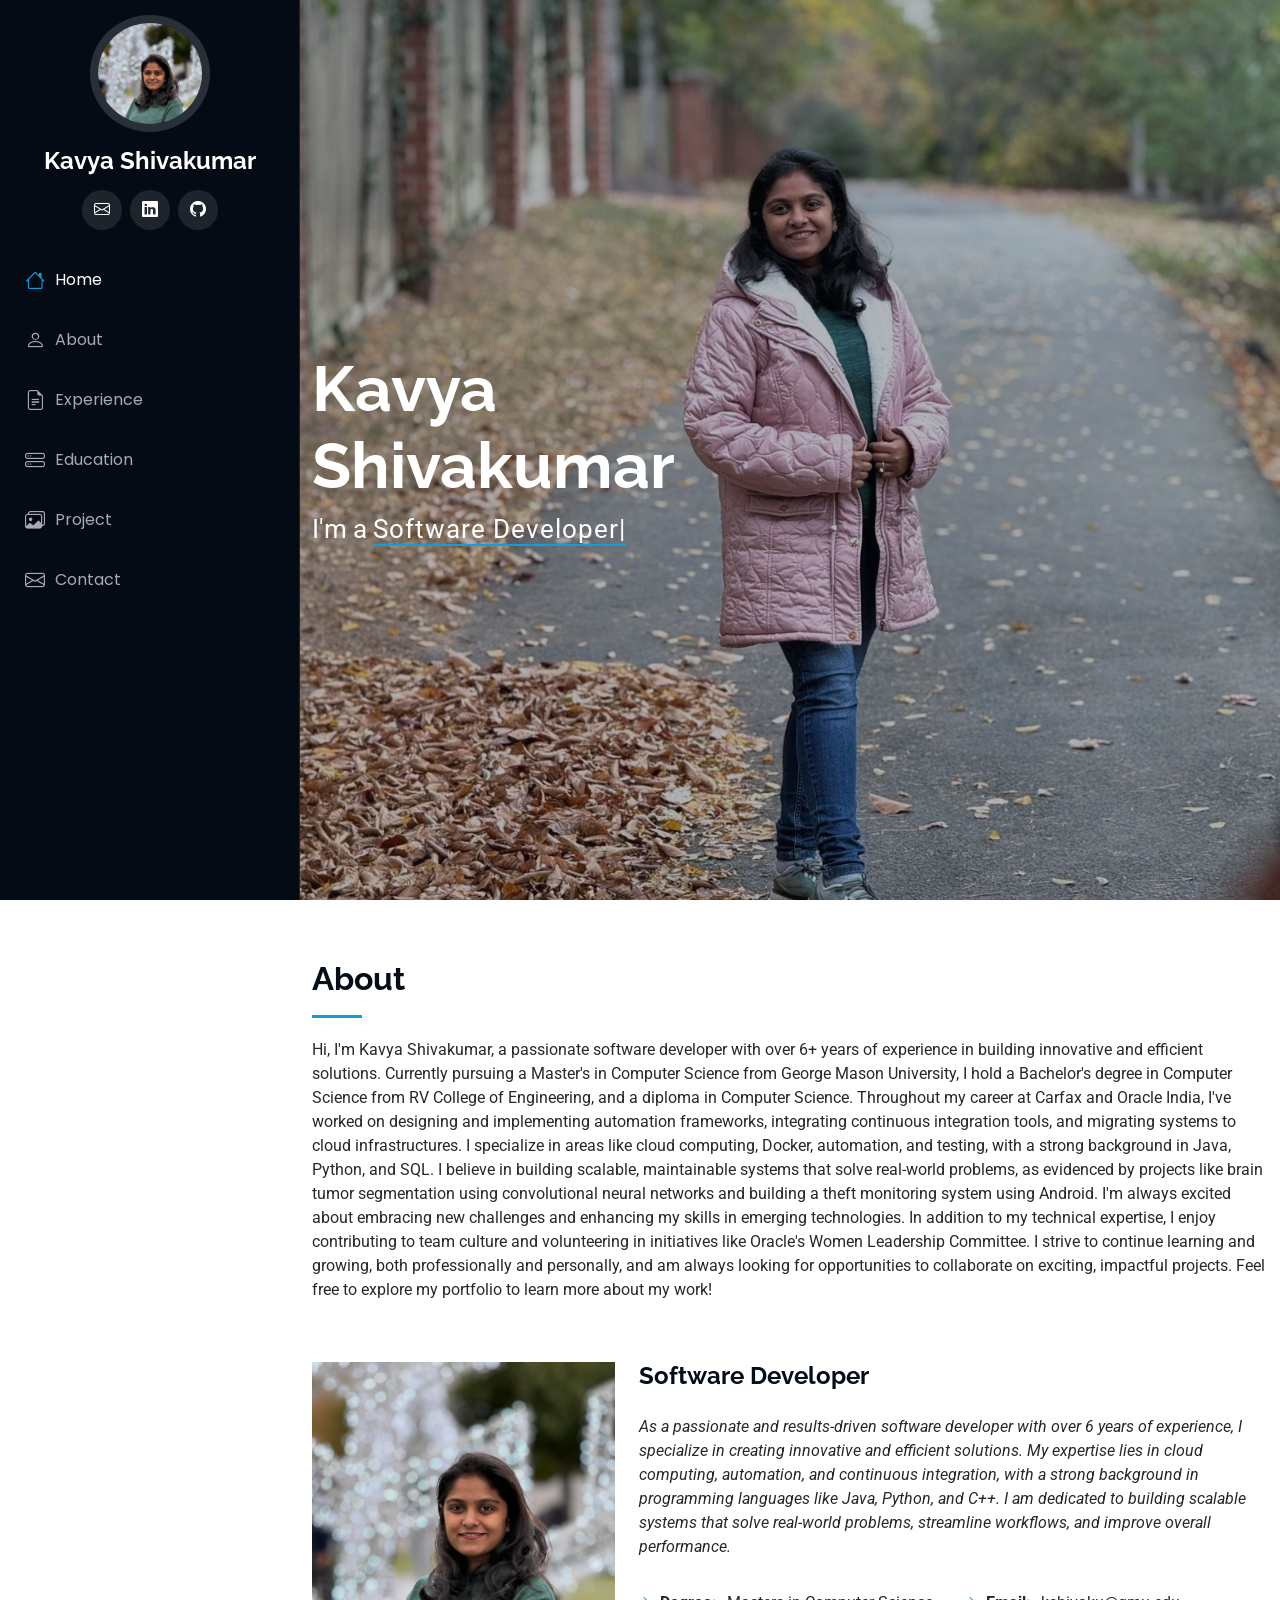
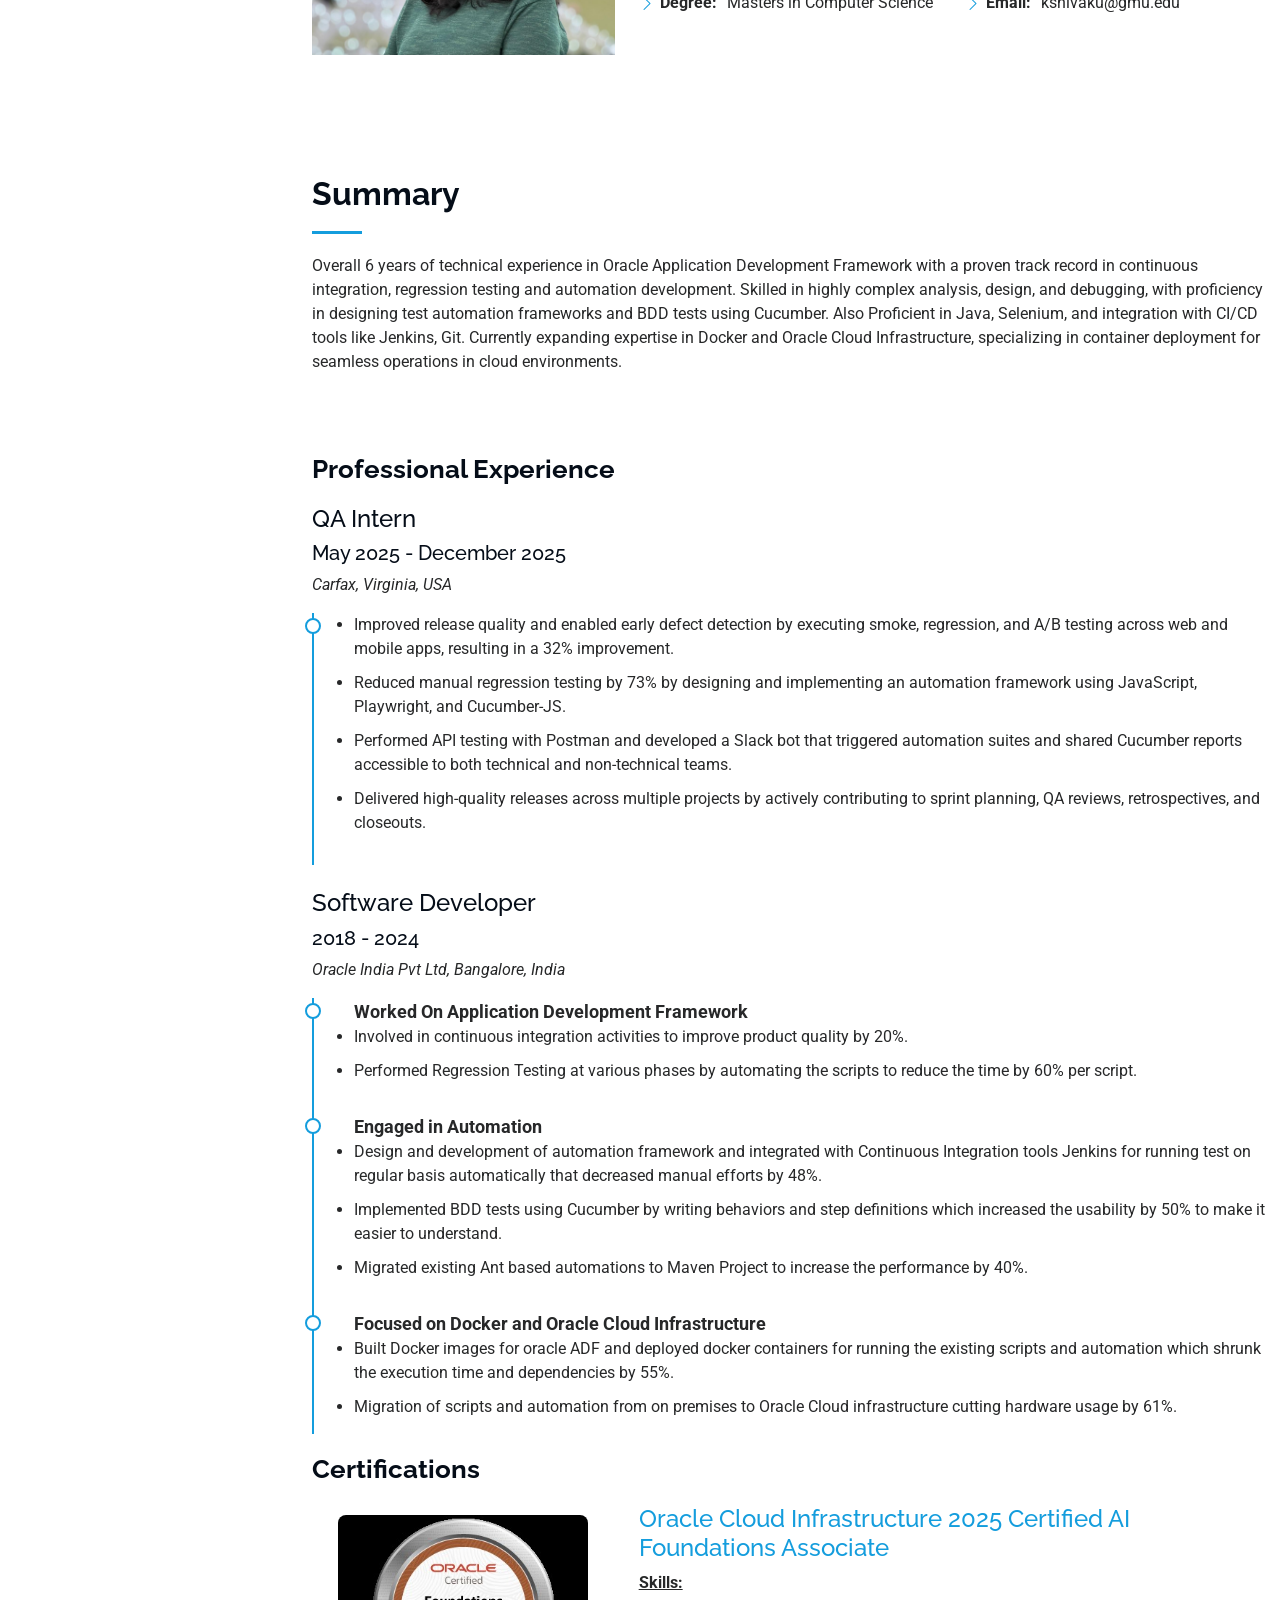
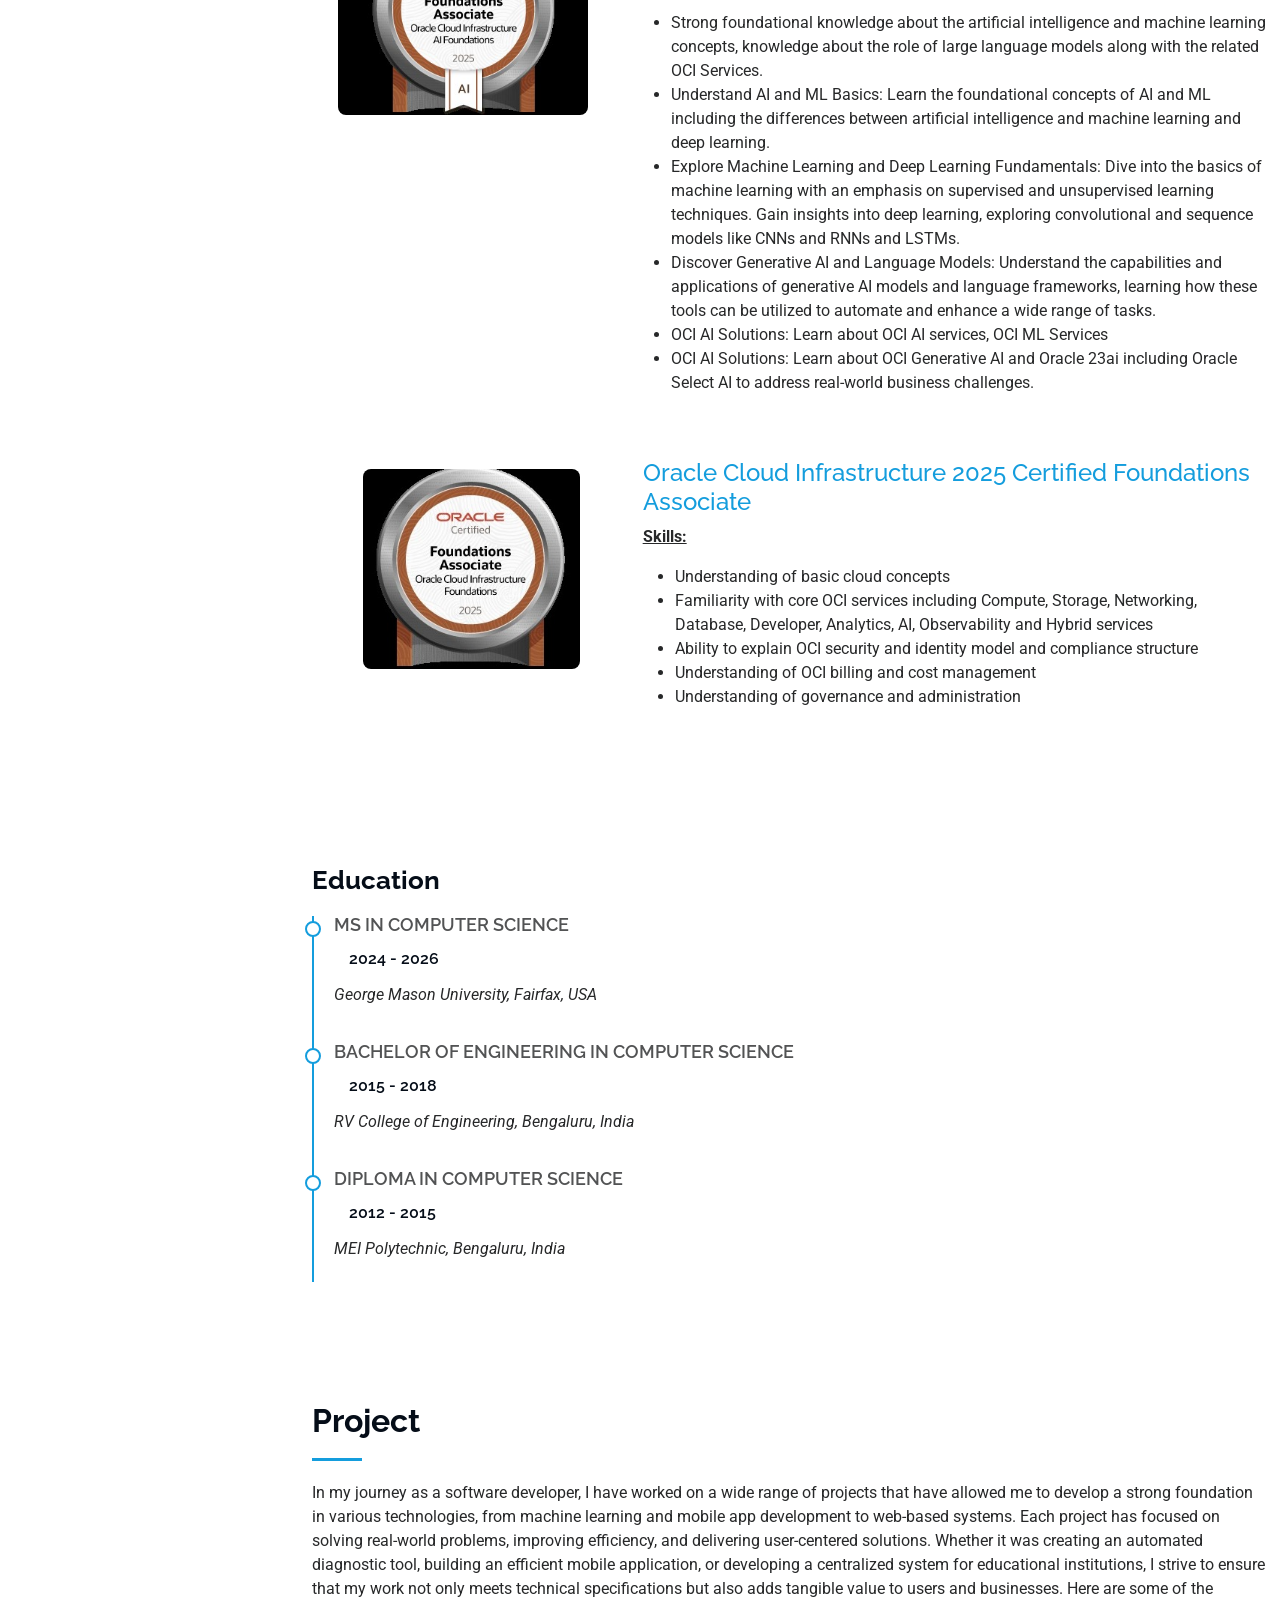
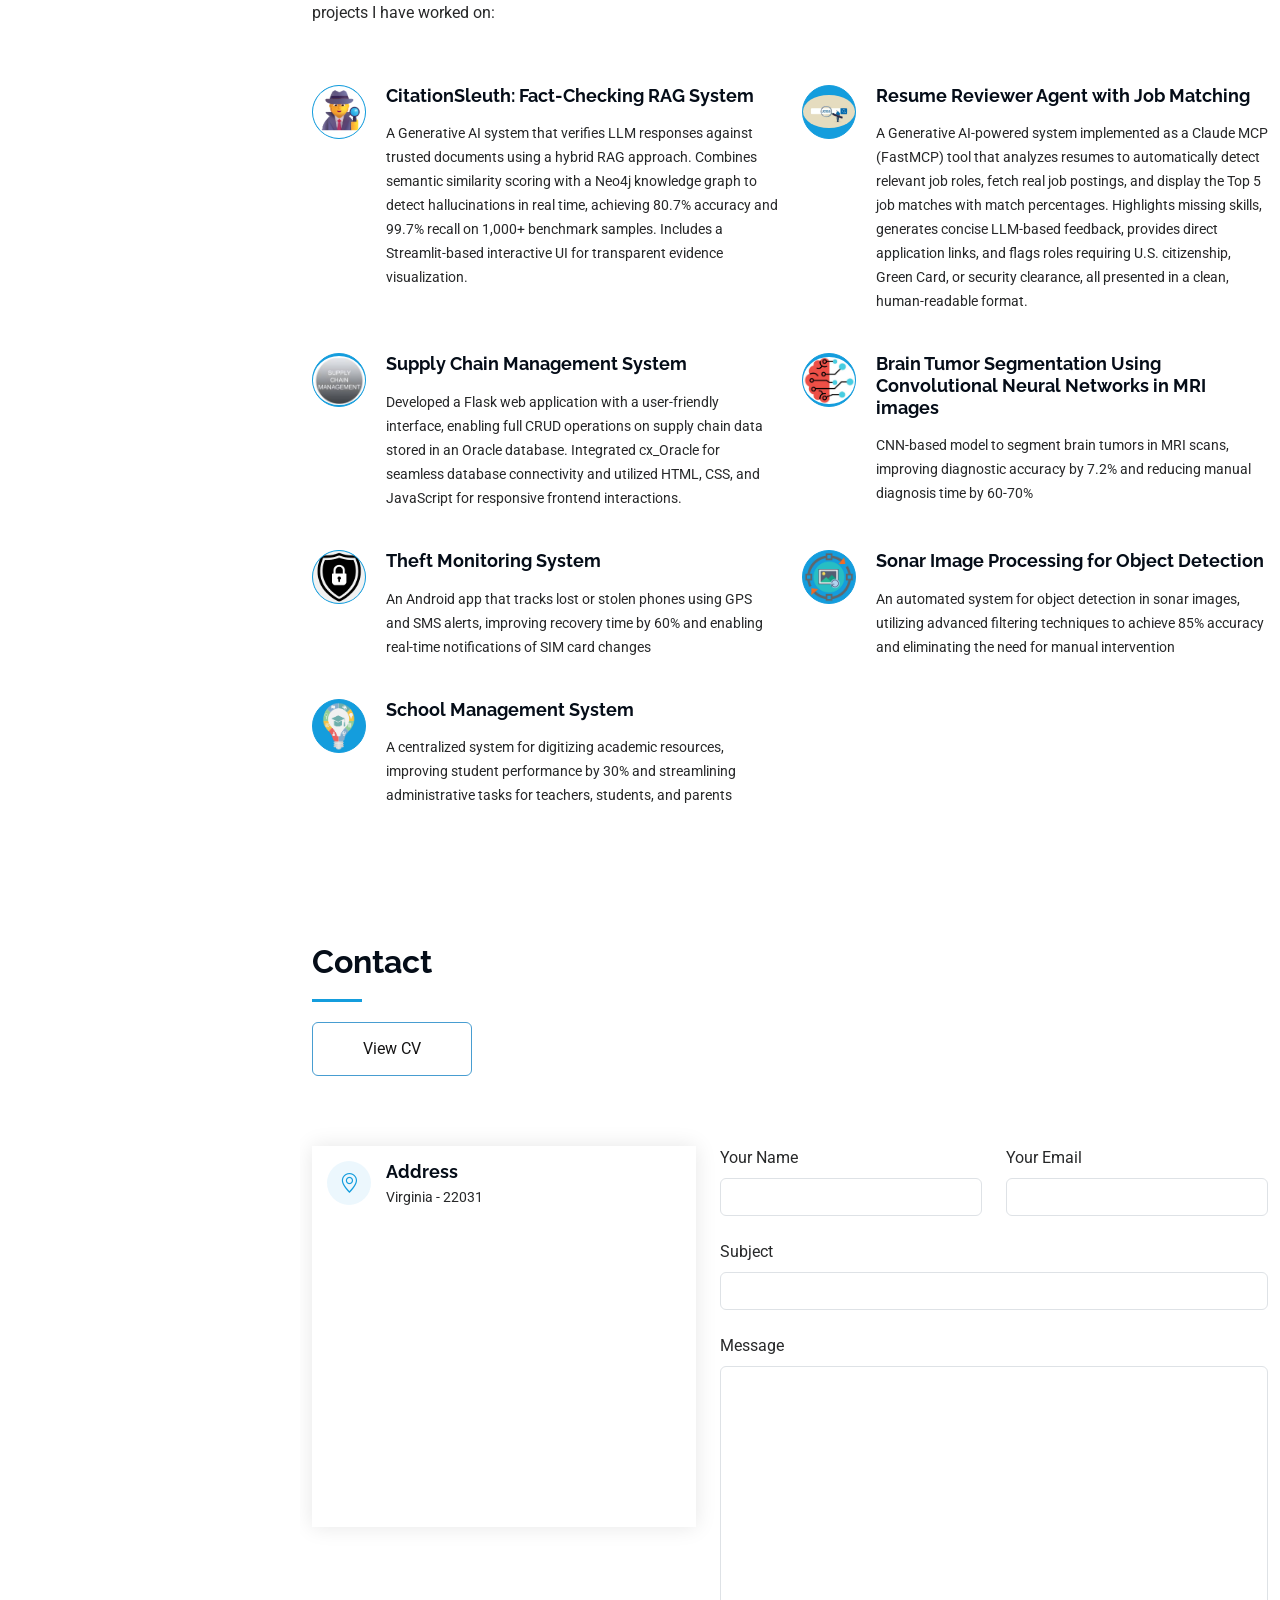
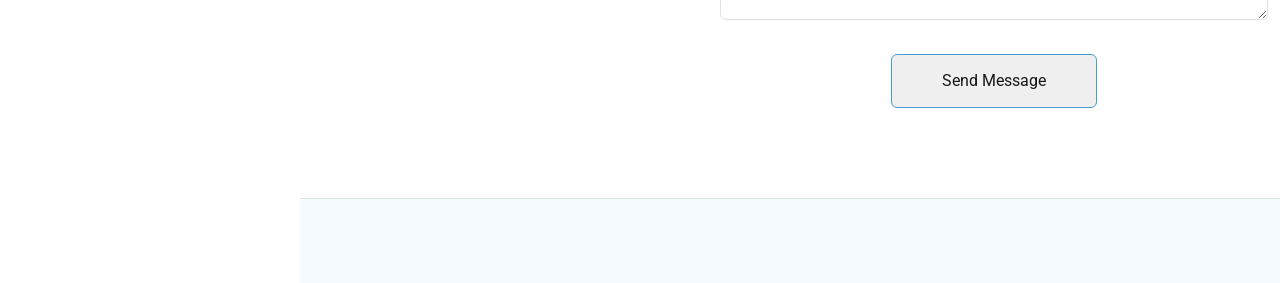
==== commit bee40971: "Updated project section" ====
--- a/index.html
+++ b/index.html
@@ -283,7 +283,7 @@
             <div class="icon flex-shrink-0"><img src="assets/img/rr.jpeg" alt="" class="img-fluid rounded-circle"></div>
             <div>
               <h4 class="title"><a href="project-details.html" class="stretched-link">Resume Reviewer Agent with Job Matching</a></h4>
-              <p class="description">A Generative AI-powered system that analyzes resumes to automatically detect relevant job roles, fetch real job postings, and display the top 5 job matches with match percentages. Highlights missing skills, generates concise LLM-based feedback, provides direct application links, and flags roles requiring U.S. citizenship, Green Card, or security clearance, all presented in a clean, human-readable format.</p>
+              <p class="description">A Generative AI-powered system implemented as a Claude MCP (FastMCP) tool that analyzes resumes to automatically detect relevant job roles, fetch real job postings, and display the Top 5 job matches with match percentages. Highlights missing skills, generates concise LLM-based feedback, provides direct application links, and flags roles requiring U.S. citizenship, Green Card, or security clearance, all presented in a clean, human-readable format.</p>
             </div>
           </div>
 
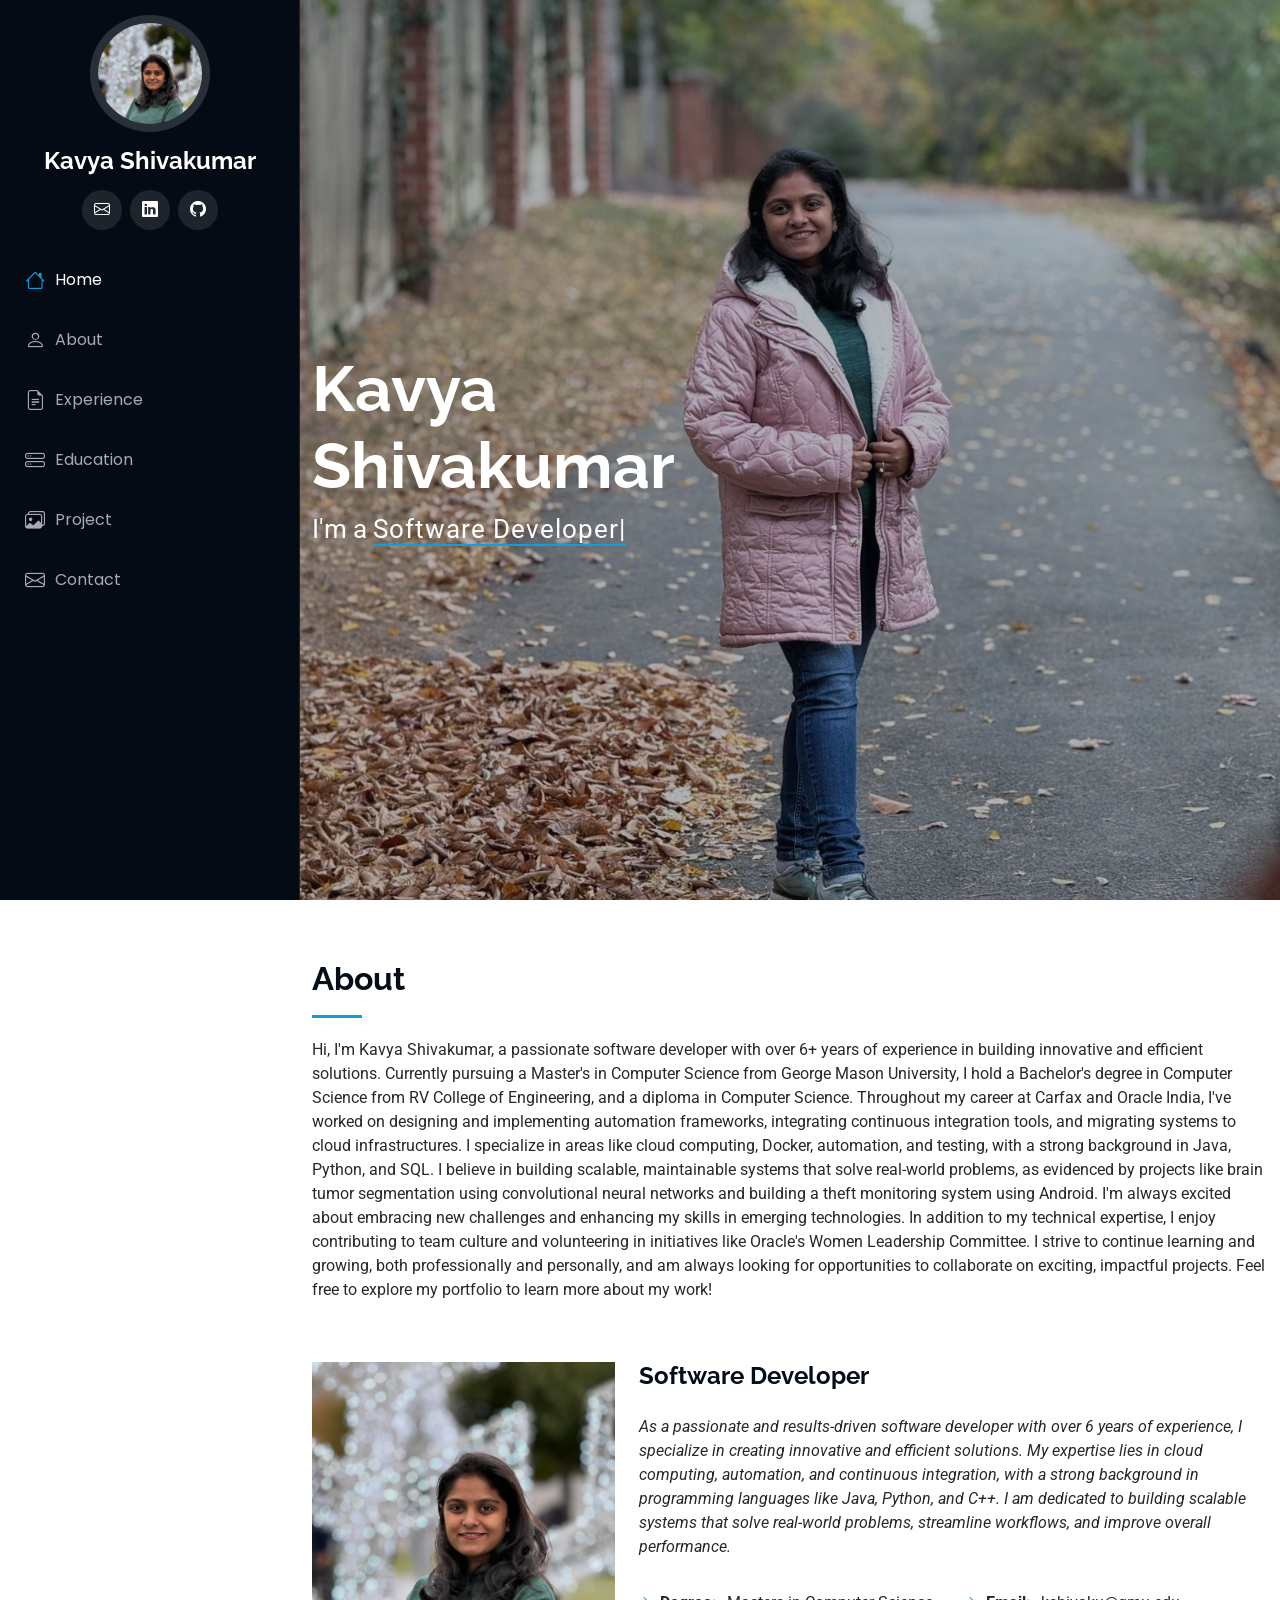
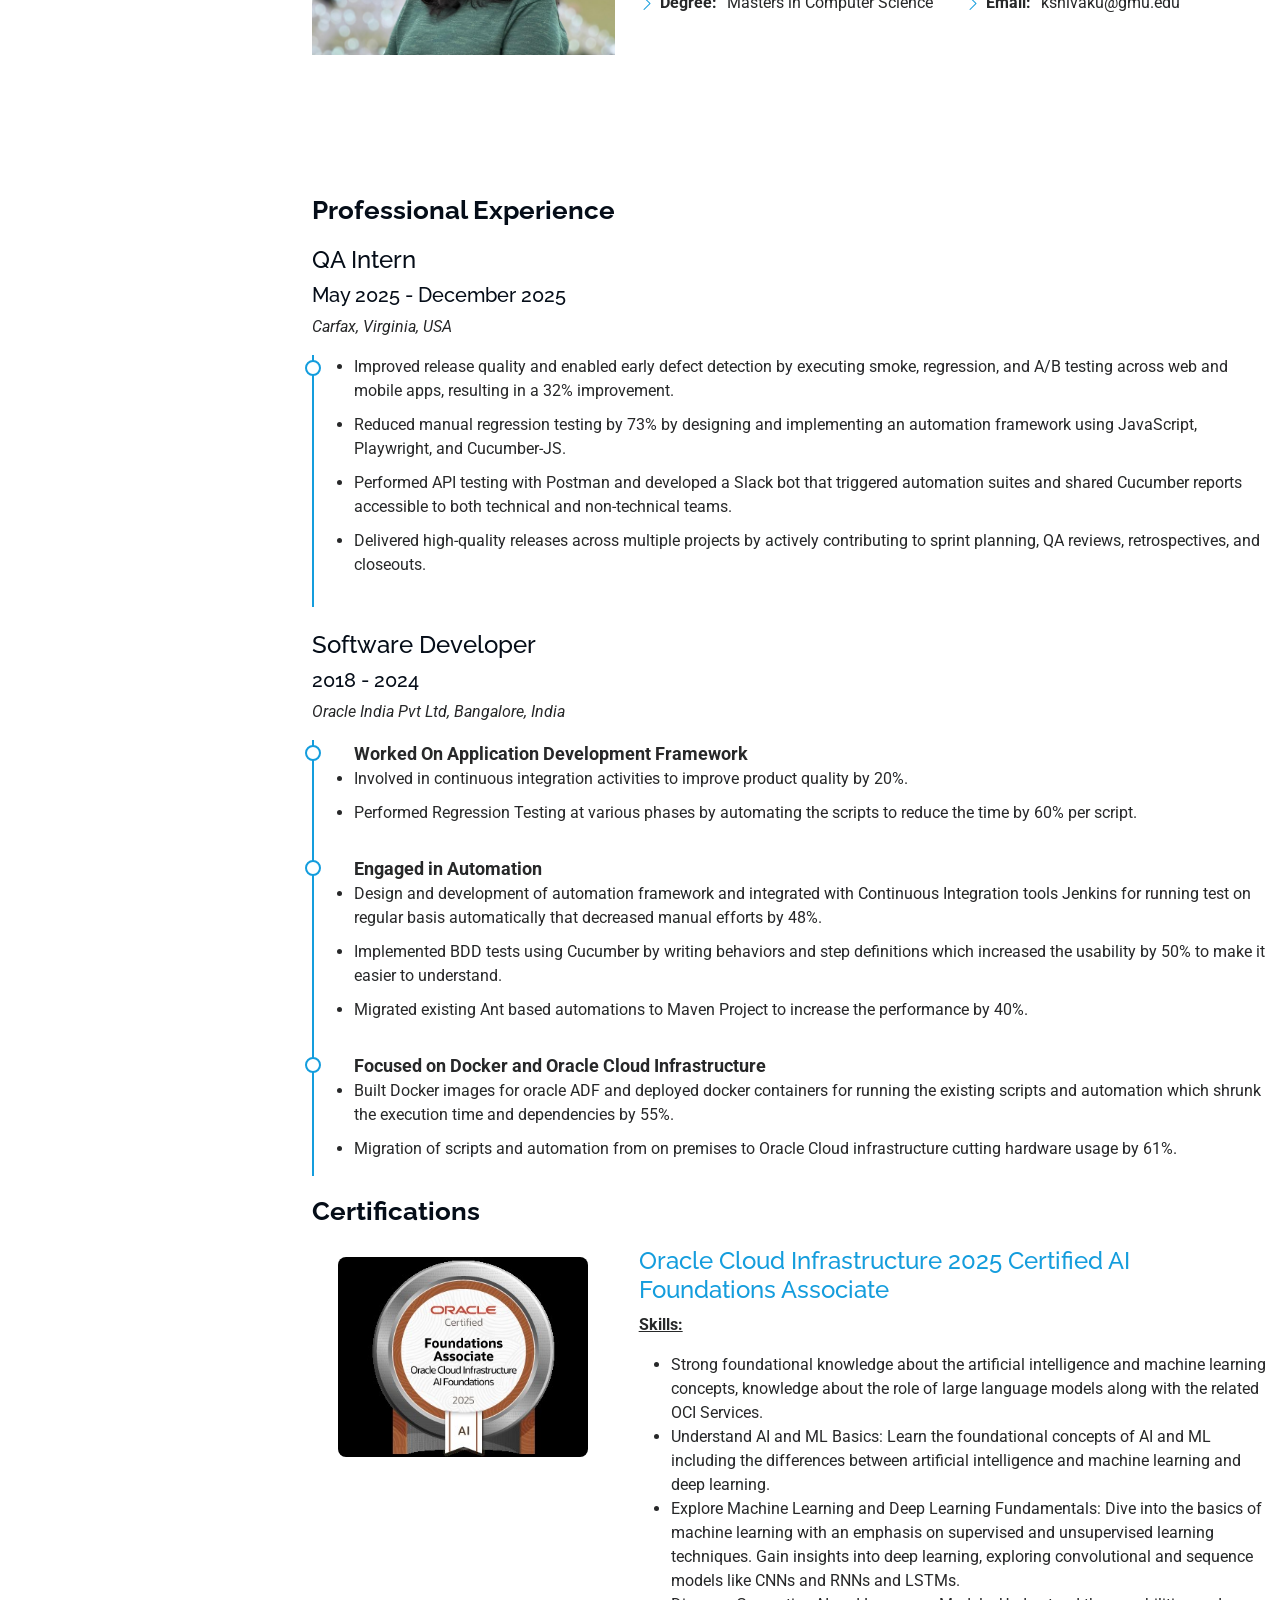
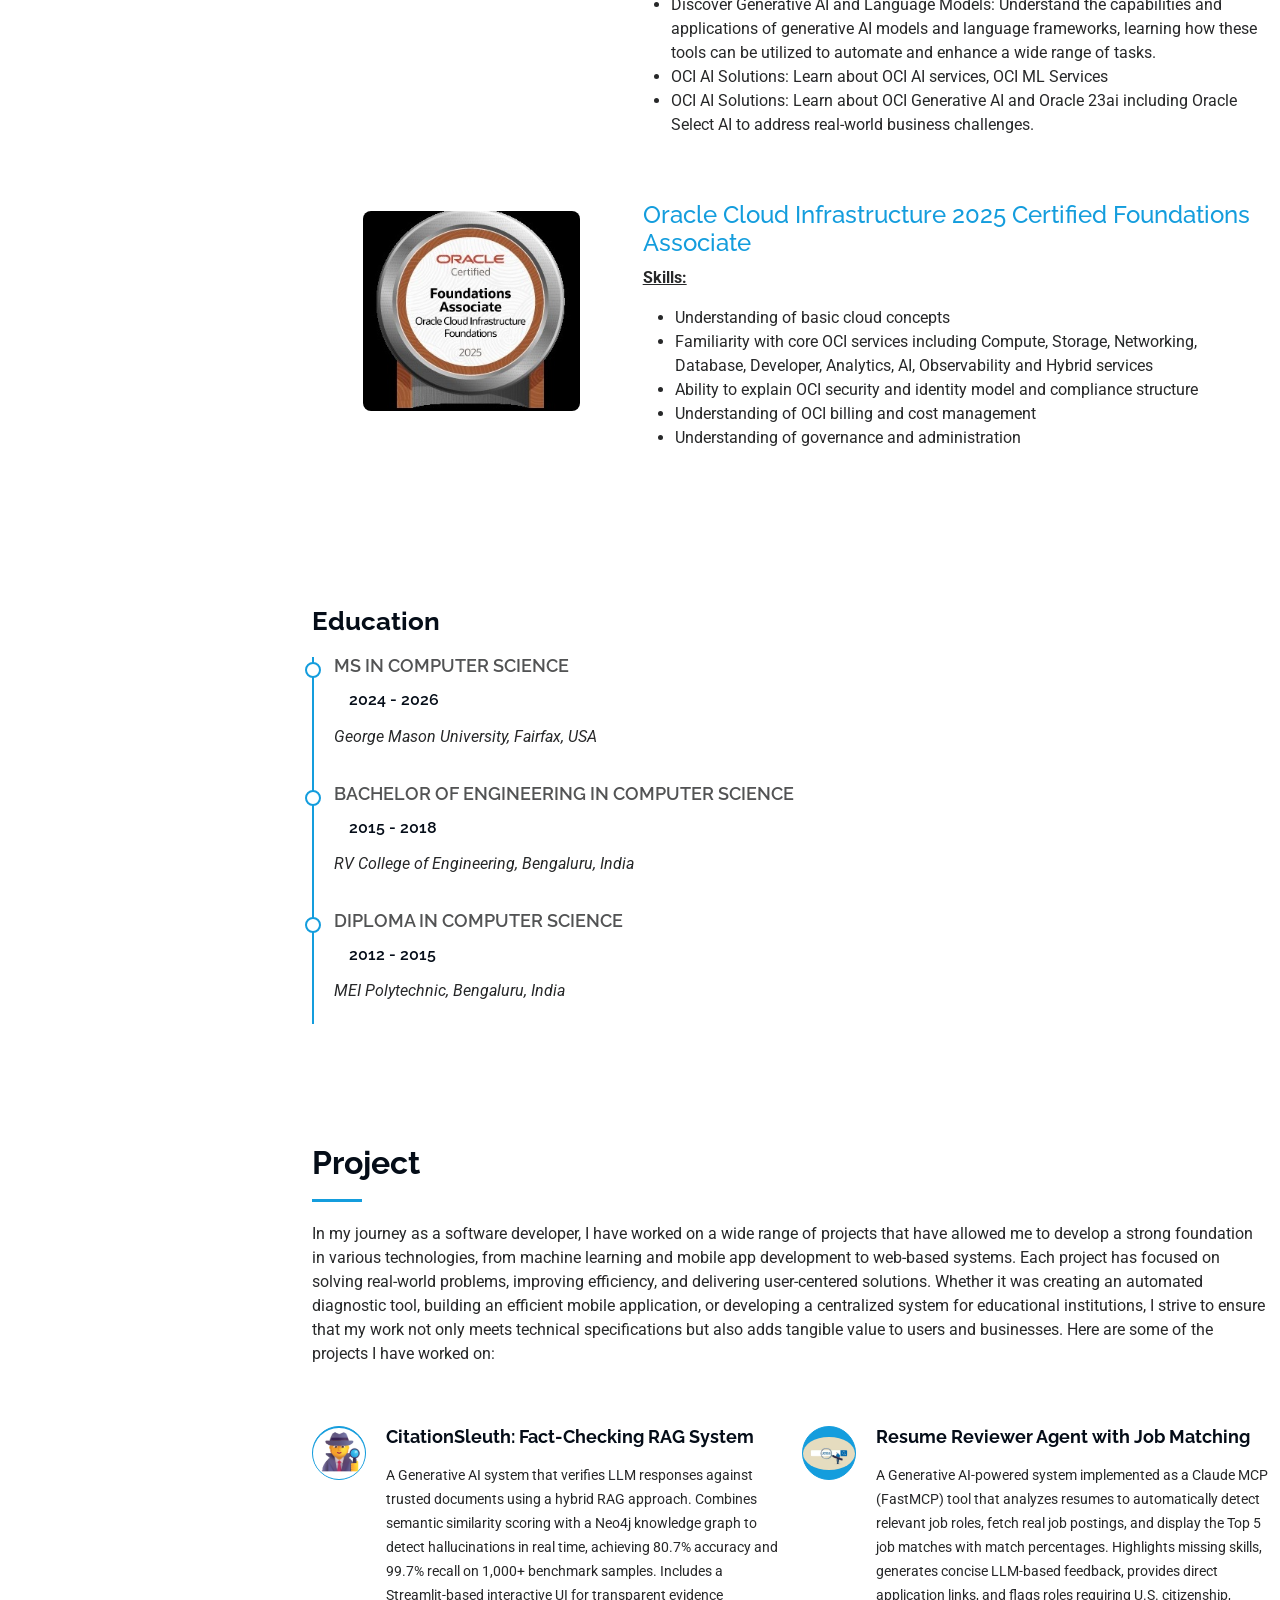
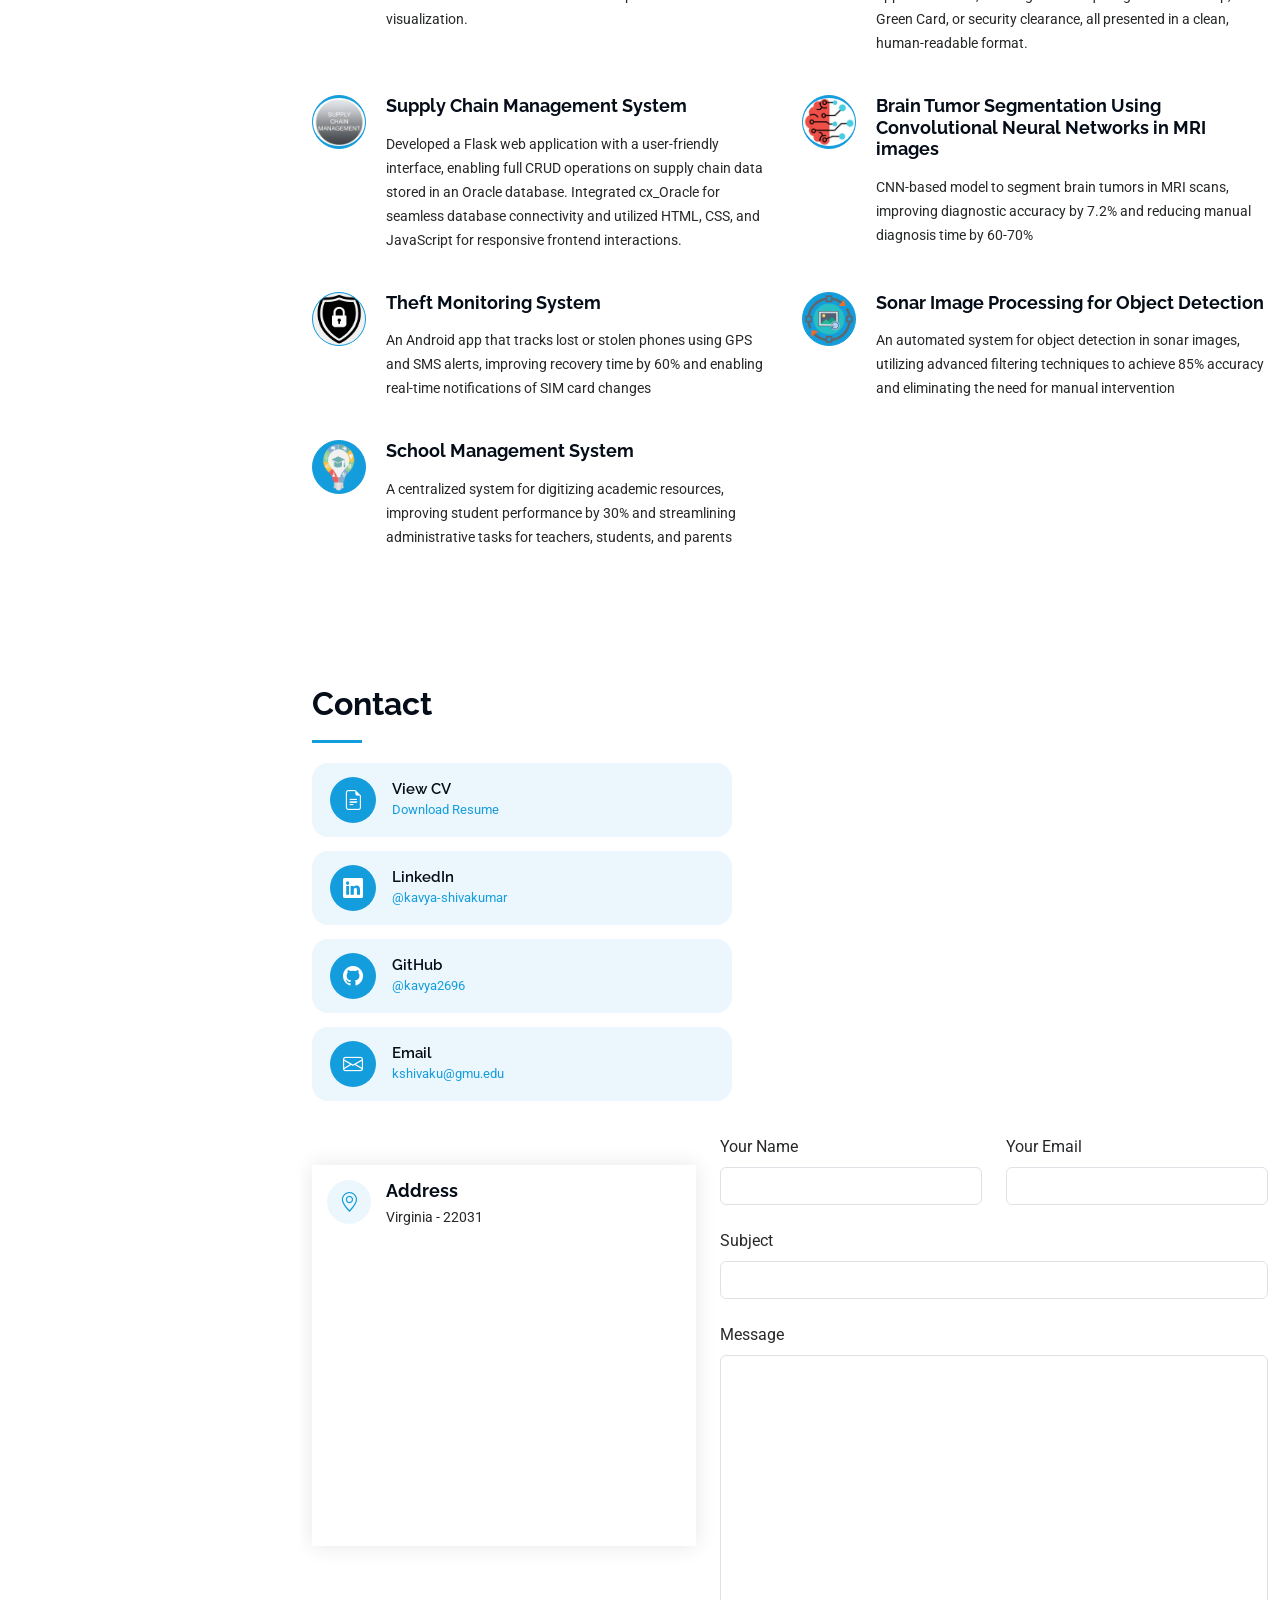
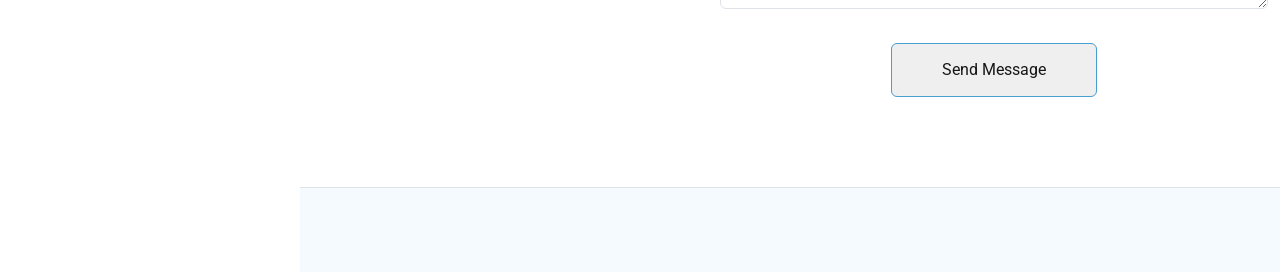
==== commit 30bea76b: "Modified code" ====
--- a/index.html
+++ b/index.html
@@ -131,17 +131,9 @@
     <!-- Experience Section -->
     <section id="experience" class="resume section">
 
-      <!-- Section Title -->
-      <div class="container section-title" data-aos="fade-up">
-        <h2>Summary</h2>
-        <p>Overall 6 years of technical experience in Oracle Application Development Framework with a proven track record in continuous integration, regression testing and automation development. Skilled in highly complex analysis, design, and debugging, with proficiency in designing test automation frameworks and BDD tests using Cucumber. Also Proficient in Java, Selenium, and integration with CI/CD tools like Jenkins, Git. Currently expanding expertise in Docker and Oracle Cloud Infrastructure, specializing in container deployment for seamless operations in cloud environments.</p>
-      </div><!-- End Section Title -->
-
       <div class="container">
 
         <div class="row">
-            
-
           <div data-aos="fade-up" data-aos-delay="200">
             <h3 class="resume-title">Professional Experience</h3>
             <h4>QA Intern</h4>
@@ -342,8 +334,58 @@
       <!-- Section Title -->
       <div class="container section-title" data-aos="fade-up">
         <h2>Contact</h2>
-        <a href ="assets/img/Kavya_S.pdf" class ="btn">View CV</a>
-      </div><!-- End Section Title -->
+        <!-- Contact List -->
+<div class="contact-list">
+
+  <a href="assets/img/Kavya_S.pdf" target="_blank" class="contact-list-item">
+    <div class="icon-circle">
+      <i class="bi bi-file-earmark-text"></i>
+    </div>
+    <div class="contact-text">
+      <h4>View CV</h4>
+      <p>Download Resume</p>
+    </div>
+  </a>
+
+  <a href="https://www.linkedin.com/in/kavya-shivakumar-26121996abc"
+     target="_blank" class="contact-list-item">
+    <div class="icon-circle">
+      <i class="bi bi-linkedin"></i>
+    </div>
+    <div class="contact-text">
+      <h4>LinkedIn</h4>
+      <p>@kavya-shivakumar</p>
+    </div>
+  </a>
+
+  <a href="https://github.com/kavya2696"
+     target="_blank" class="contact-list-item">
+    <div class="icon-circle">
+      <i class="bi bi-github"></i>
+    </div>
+    <div class="contact-text">
+      <h4>GitHub</h4>
+      <p>@kavya2696</p>
+    </div>
+  </a>
+
+  <a href="mailto:kshivaku@gmu.edu" class="contact-list-item">
+    <div class="icon-circle">
+      <i class="bi bi-envelope"></i>
+    </div>
+    <div class="contact-text">
+      <h4>Email</h4>
+      <p>kshivaku@gmu.edu</p>
+    </div>
+  </a>
+
+</div>
+
+        </div><!-- End Section Title -->
+      <div class="contact-icon-row" data-aos="fade-up" data-aos-delay="300">
+
+  
+
 
       <div class="container" data-aos="fade-up" data-aos-delay="100">
         
@@ -402,6 +444,9 @@
 
               </div>
             </form>
+            <!-- Contact Social Icons -->
+
+
             <span id="msg"></span>
           </div><!-- End Contact Form -->
 
--- a/assets/css/main.css
+++ b/assets/css/main.css
@@ -1163,3 +1163,80 @@
   color: var(--accent-color);
 }
 
+/* Add space above Address box */
+#contact .info-wrap {
+  margin-top: 30px;
+}
+
+/* Tighten spacing under View CV */
+#contact .contact-icon-row {
+  margin-top: 10px;   /* pulls icons up */
+}
+
+/* Remove extra spacing from section title */
+#contact .section-title {
+  padding-bottom: 10px; /* was 60px */
+}
+
+/* ===== Contact List Formatting Fix ===== */
+
+.contact-list {
+  margin-top: 20px;
+  max-width: 420px;
+}
+
+/* Card */
+.contact-list-item {
+  display: flex;
+  align-items: center;
+  gap: 16px;
+  padding: 14px 18px;
+  margin-bottom: 14px;
+  border-radius: 16px;
+  text-decoration: none;
+  background: color-mix(in srgb, var(--accent-color), transparent 92%);
+  transition: transform 0.25s ease, box-shadow 0.25s ease;
+}
+
+.contact-list-item:hover {
+  transform: translateY(-3px);
+  box-shadow: 0 10px 25px rgba(0, 0, 0, 0.08);
+}
+
+/* Icon circle */
+.icon-circle {
+  min-width: 46px;
+  height: 46px;
+  border-radius: 50%;
+  background: var(--accent-color);
+  display: flex;
+  align-items: center;
+  justify-content: center;
+}
+
+.icon-circle i {
+  font-size: 20px;
+  color: #fff;
+}
+
+/* Text block */
+.contact-text {
+  display: flex;
+  flex-direction: column;
+}
+
+.contact-text h4 {
+  margin: 0;
+  font-size: 15px;
+  font-weight: 600;
+  color: var(--heading-color);
+}
+
+.contact-text p {
+  margin: 2px 0 0;
+  font-size: 13px;
+  color: var(--accent-color);
+  word-break: break-word;
+}
+
+
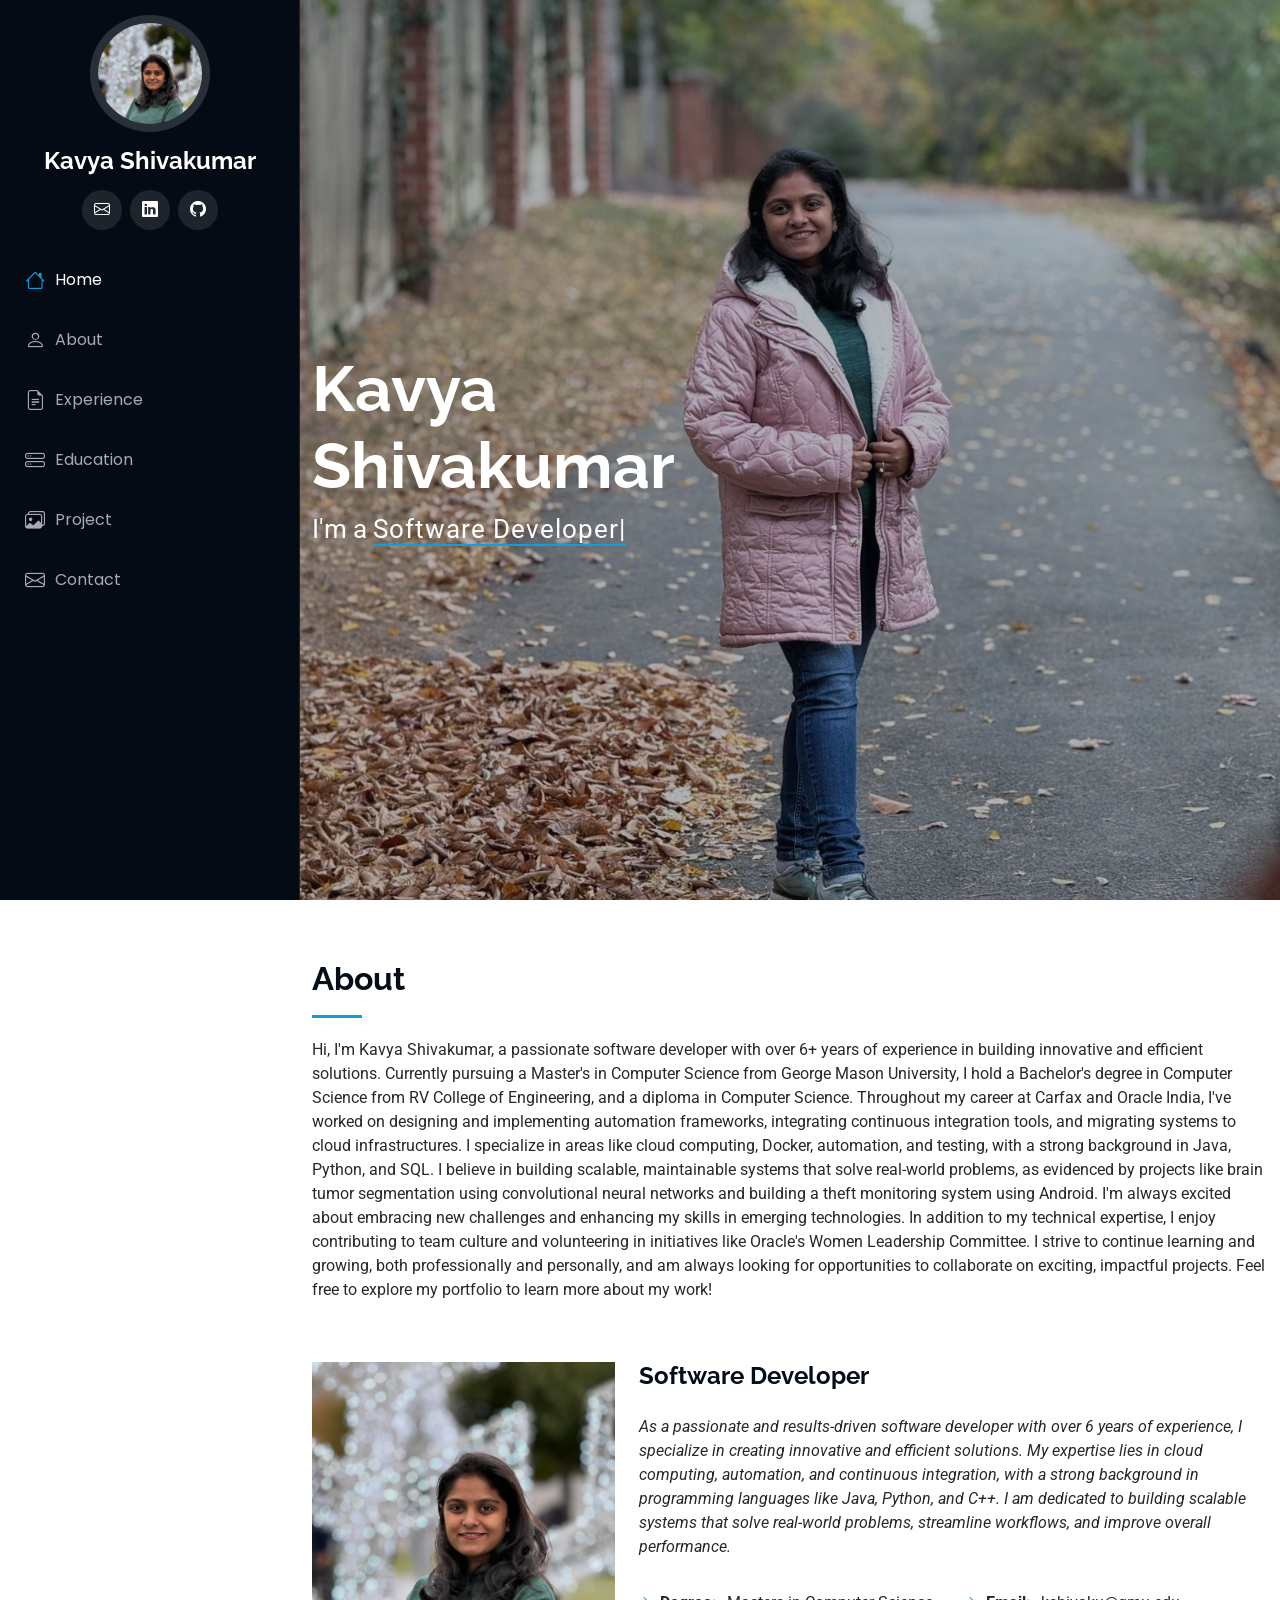
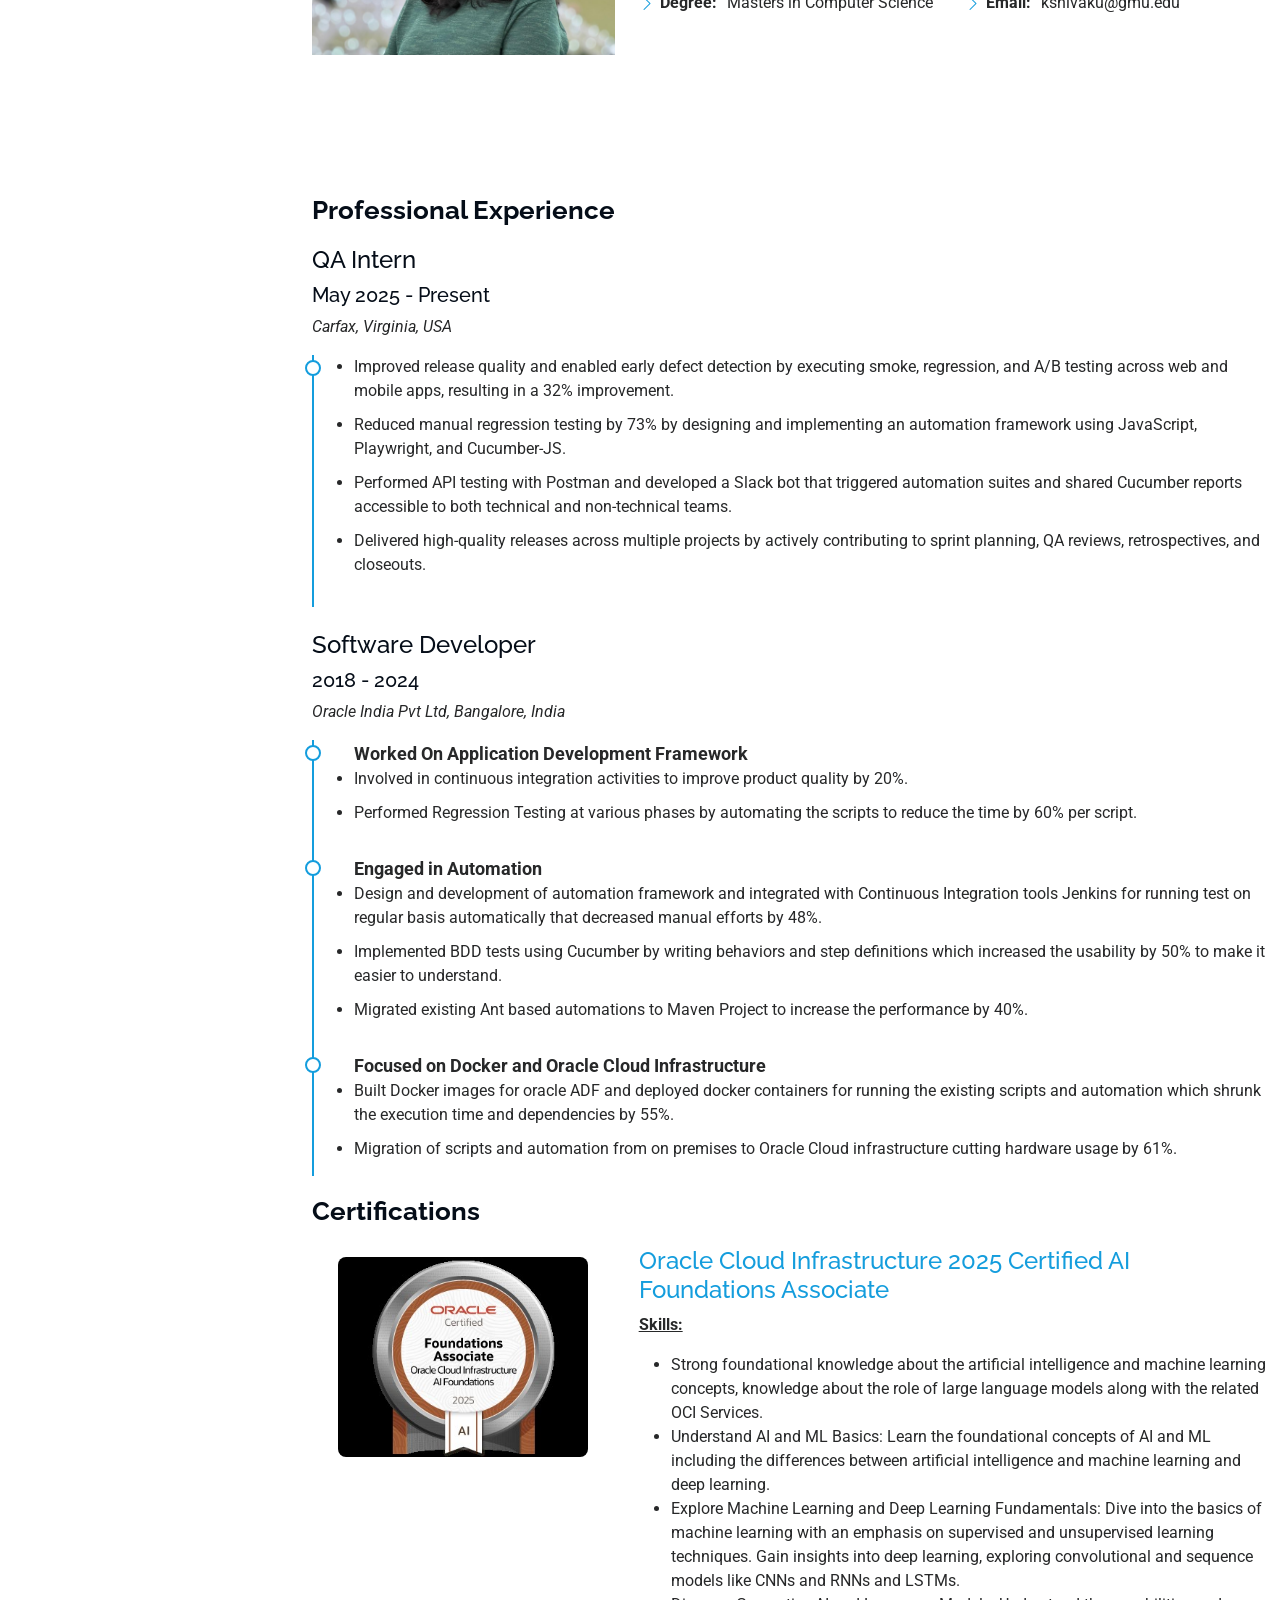
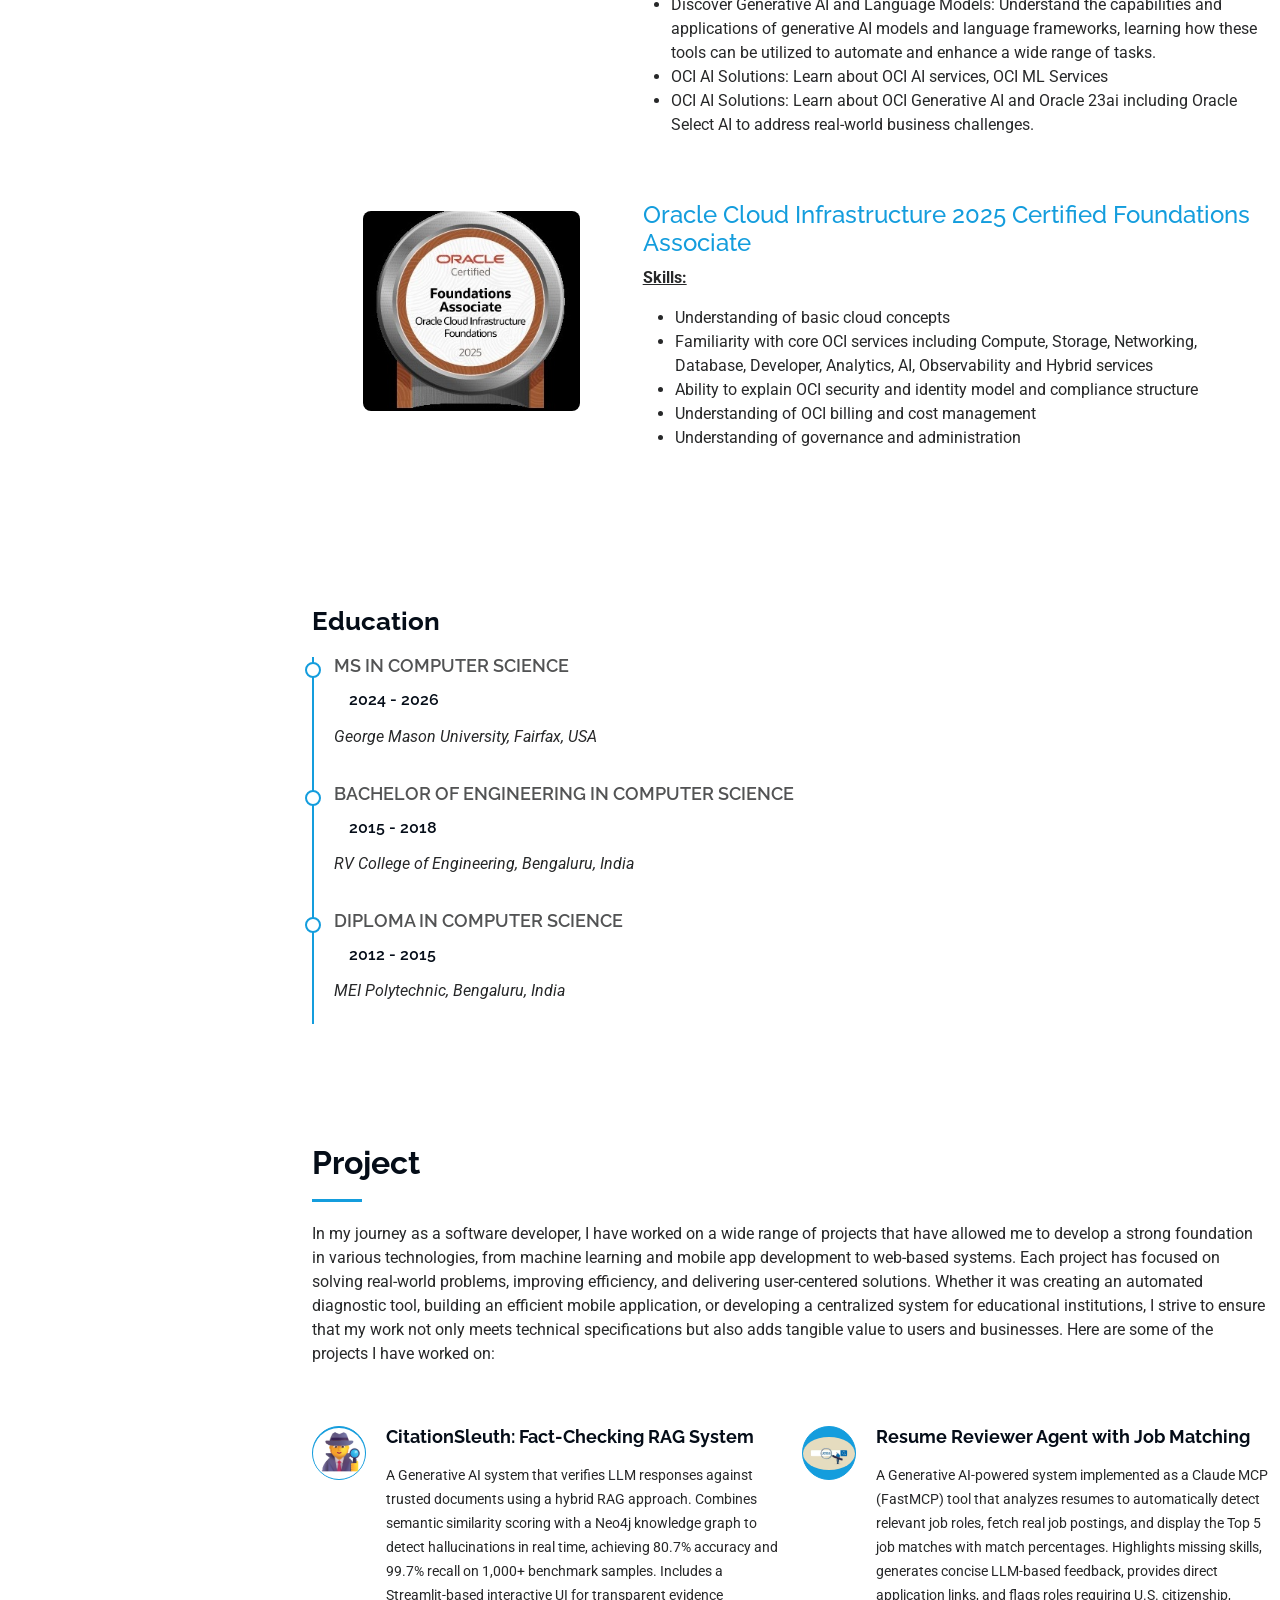
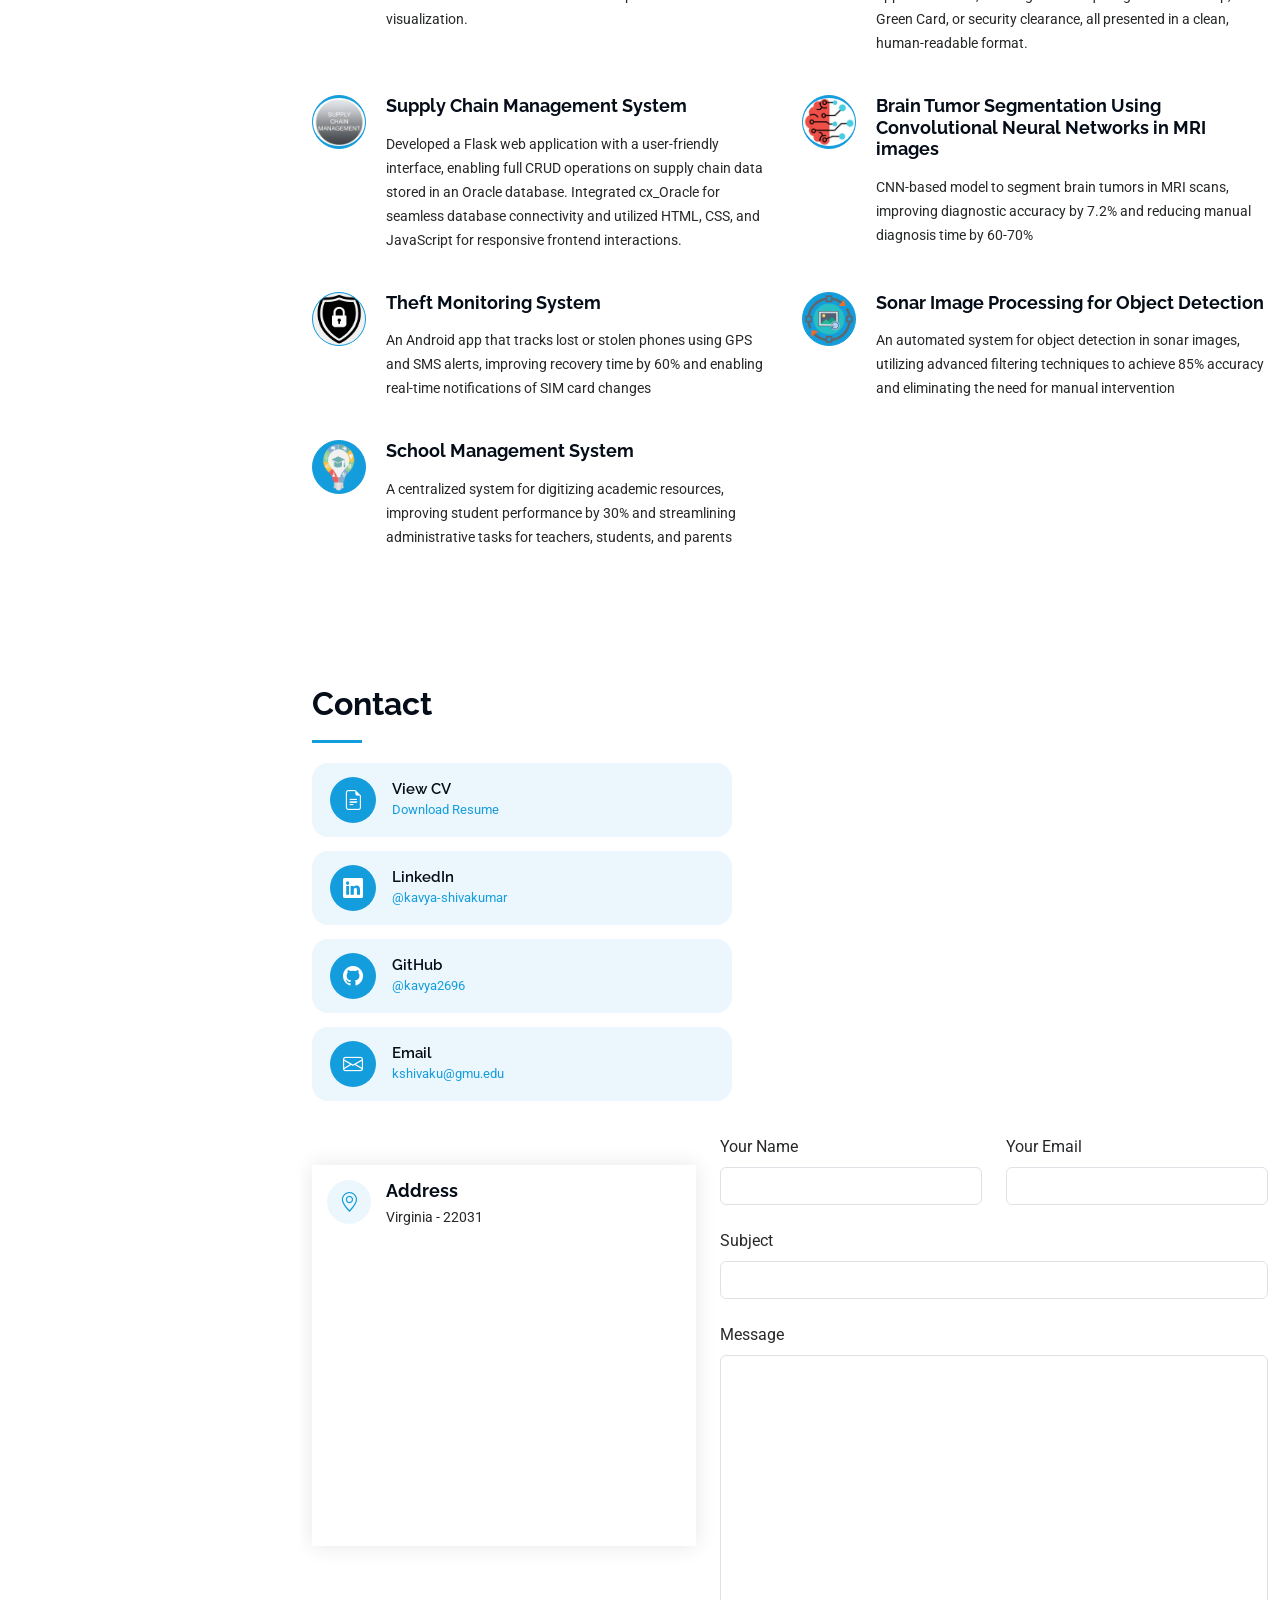
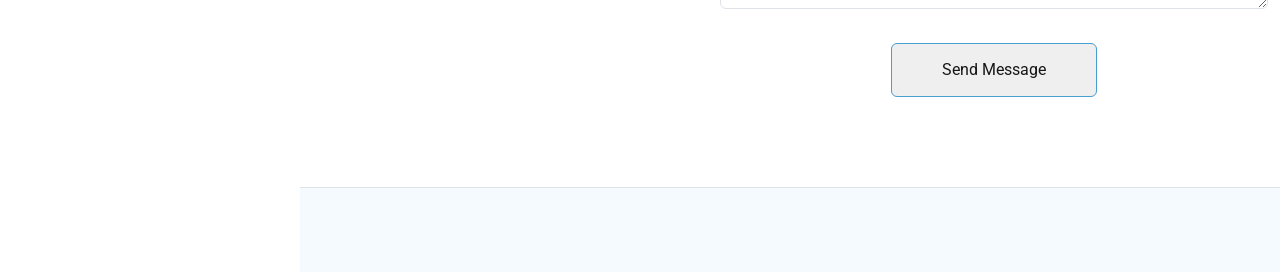
==== commit ca2a8434: "Update index.html" ====
--- a/index.html
+++ b/index.html
@@ -137,7 +137,7 @@
           <div data-aos="fade-up" data-aos-delay="200">
             <h3 class="resume-title">Professional Experience</h3>
             <h4>QA Intern</h4>
-            <h5>May 2025 - December 2025</h5>
+            <h5>May 2025 - Present</h5>
             <p><em>Carfax, Virginia, USA</em></p>
 
             <div class="resume-item">
@@ -507,4 +507,4 @@
   </script>
 </body>
 
-</html>+</html>
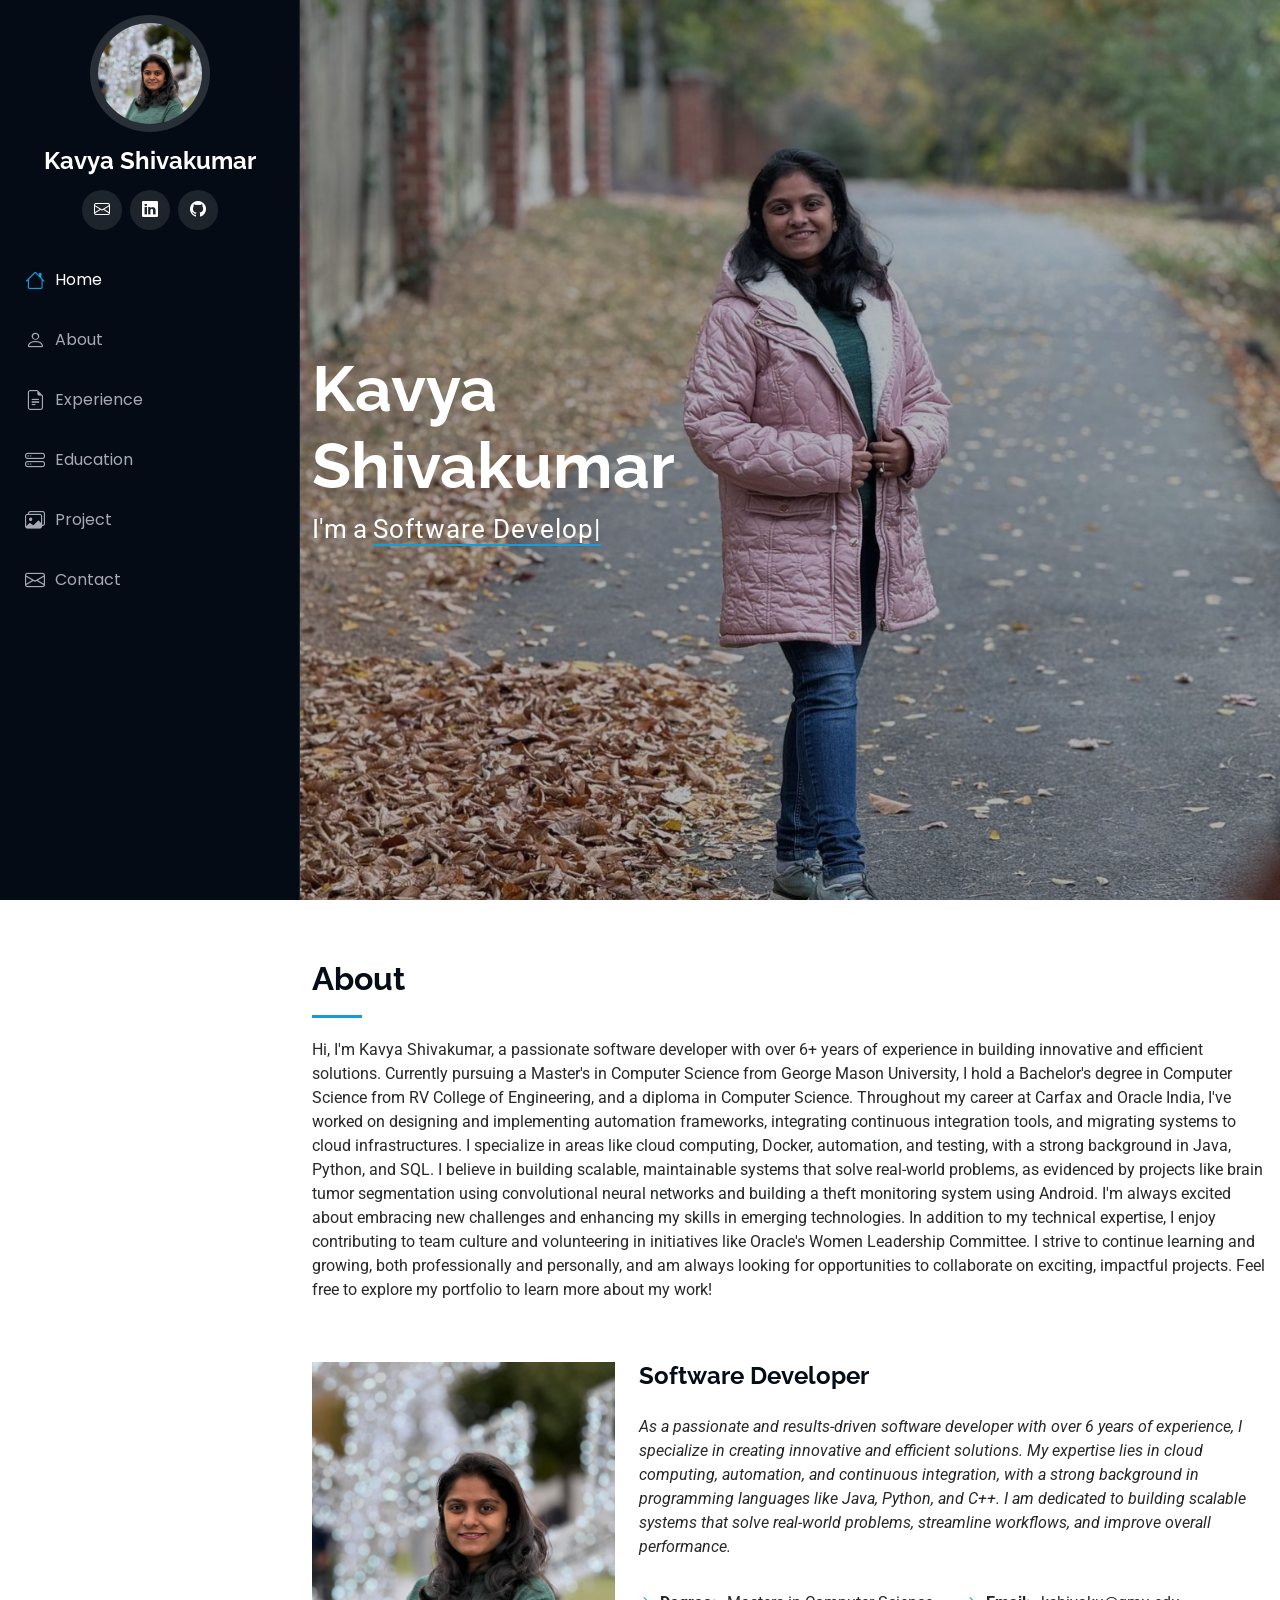
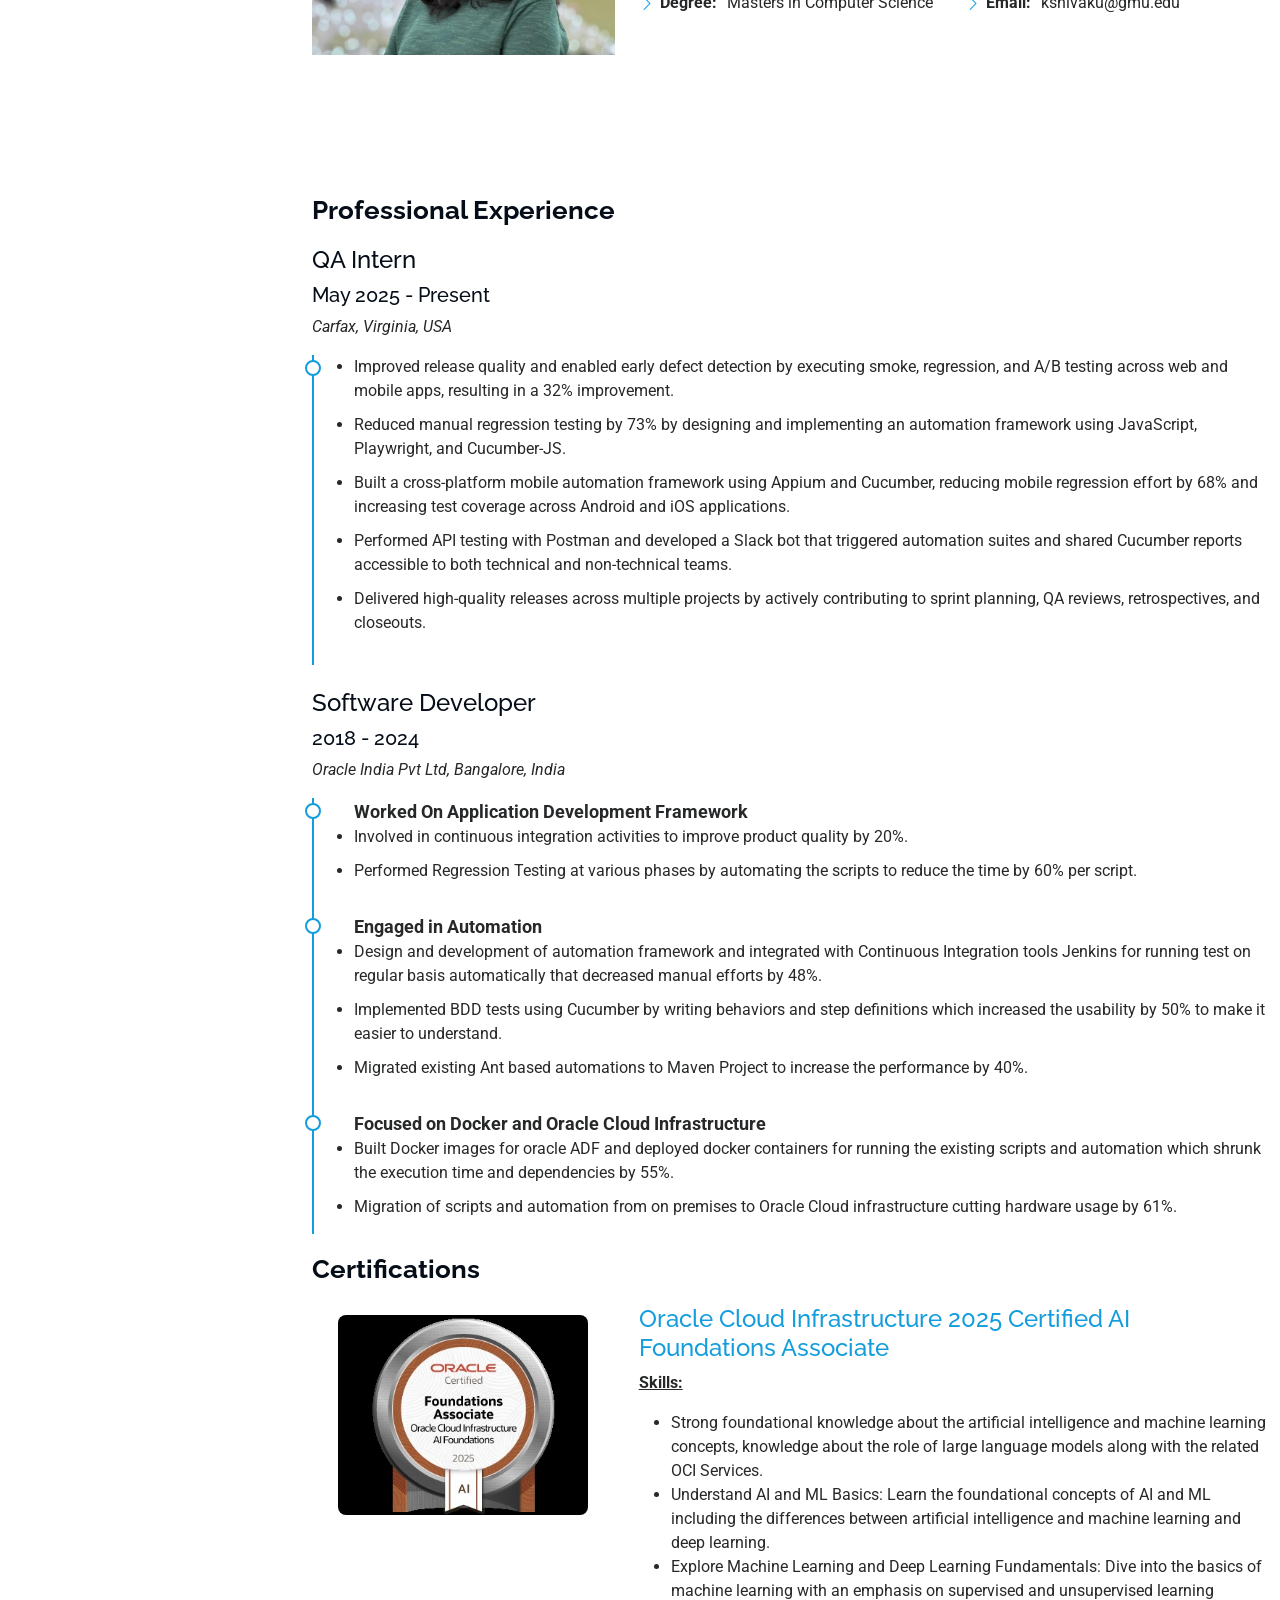
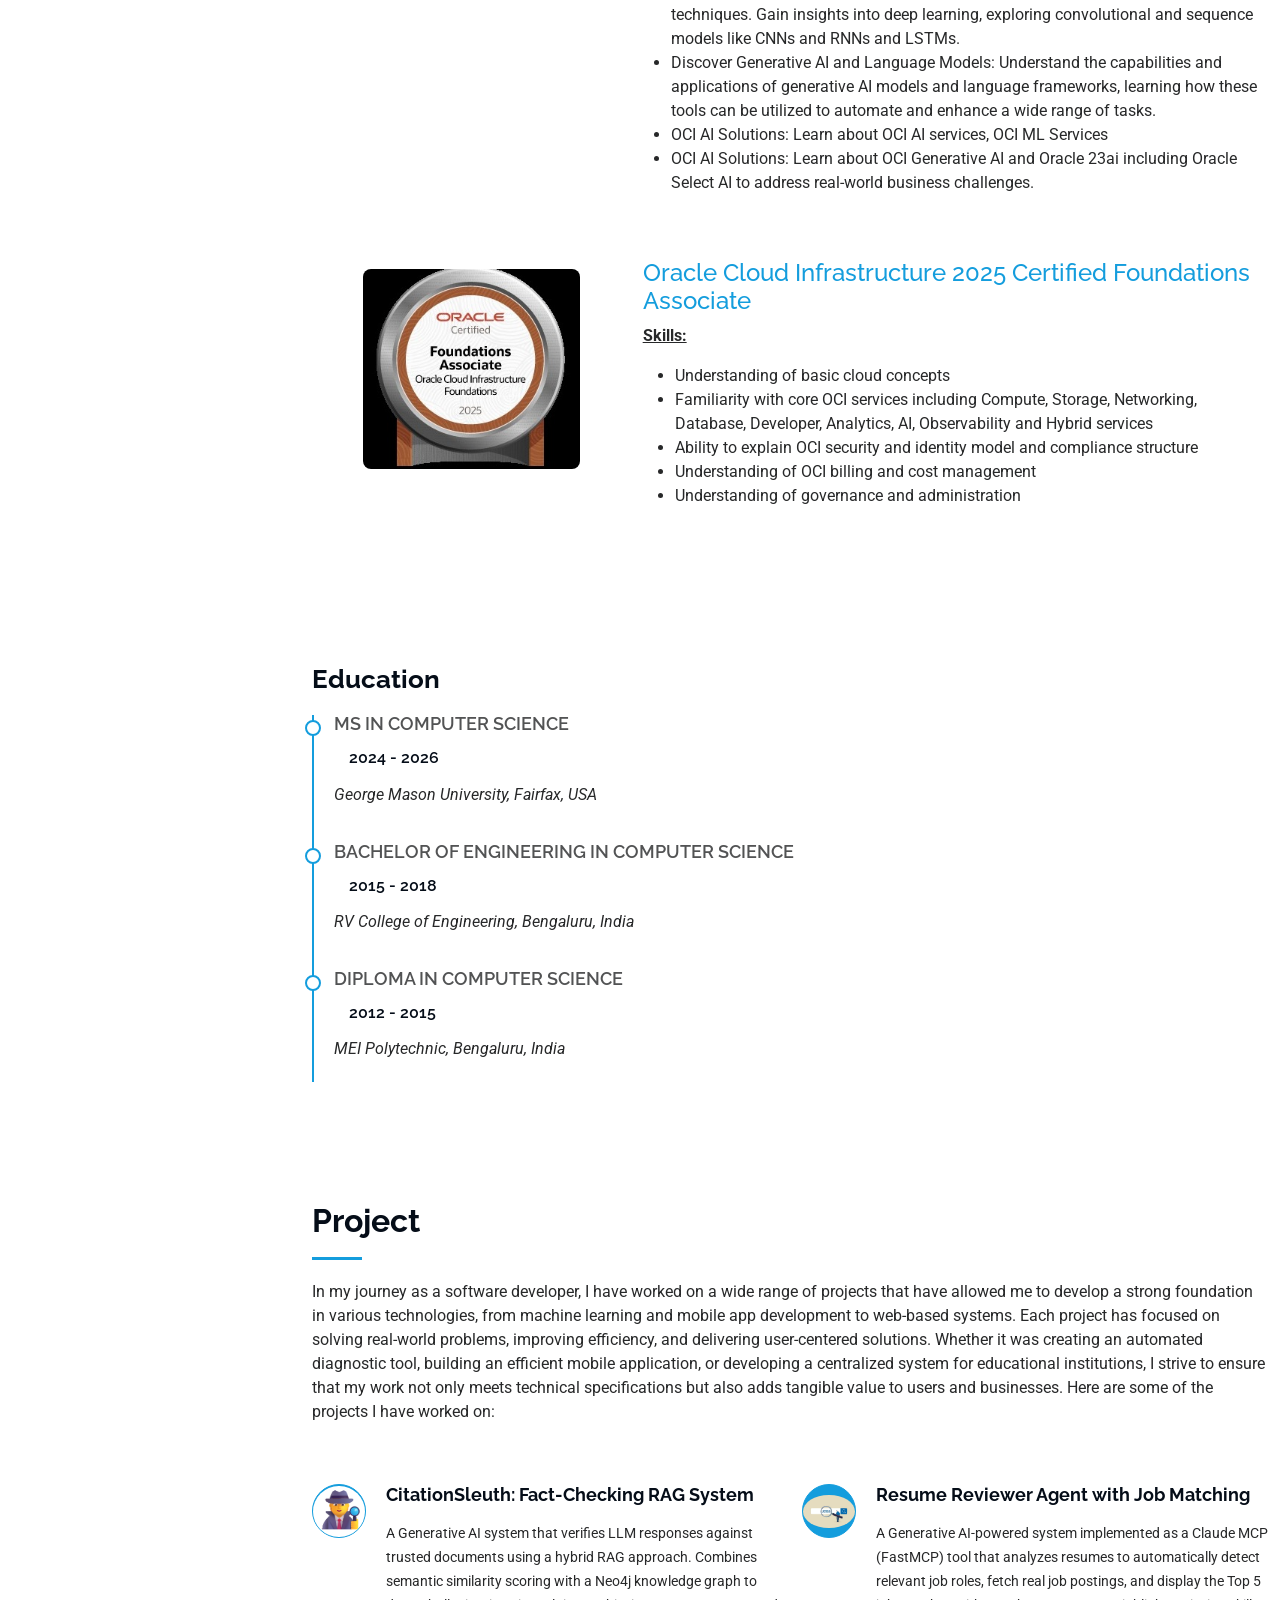
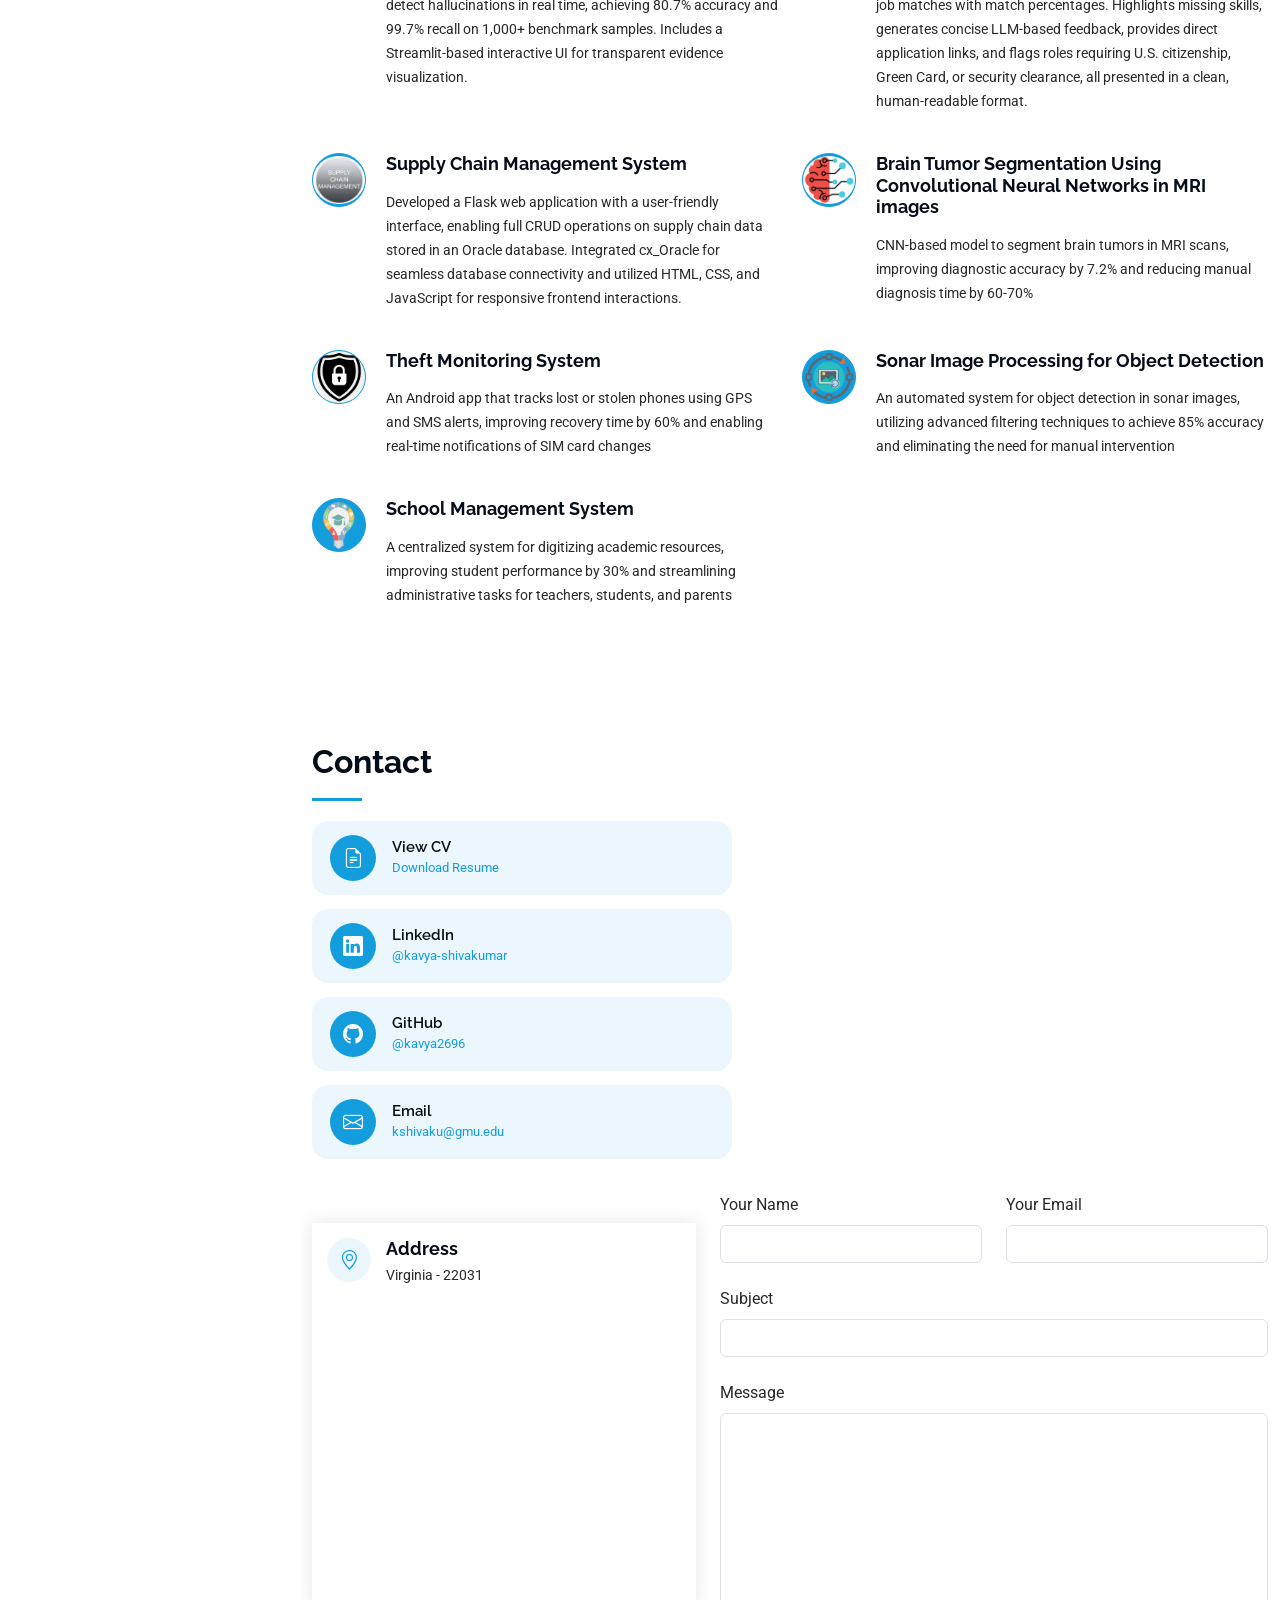
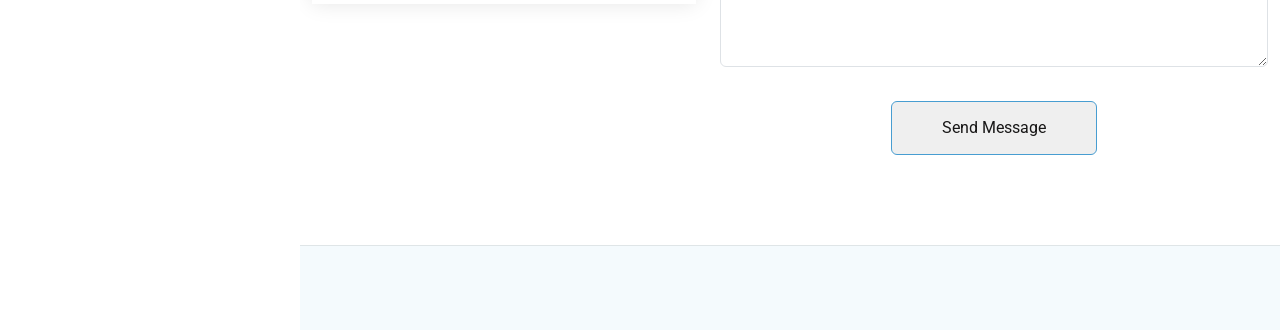
==== commit a17e156f: "Update index.html" ====
--- a/index.html
+++ b/index.html
@@ -145,6 +145,7 @@
                 <!--<span style="font-size: 18px;"><b>Improved Testing and Release Quality</b></span>-->
                 <li>Improved release quality and enabled early defect detection by executing smoke, regression, and A/B testing across web and mobile apps, resulting in a 32% improvement.</li>
                 <li>Reduced manual regression testing by 73% by designing and implementing an automation framework using JavaScript, Playwright, and Cucumber-JS.</li>
+                <li>Built a cross-platform mobile automation framework using Appium and Cucumber, reducing mobile regression effort by 68% and increasing test coverage across Android and iOS applications.</li>
                 <li>Performed API testing with Postman and developed a Slack bot that triggered automation suites and shared Cucumber reports accessible to both technical and non-technical teams.</li>
                 <li>Delivered high-quality releases across multiple projects by actively contributing to sprint planning, QA reviews, retrospectives, and closeouts.</li>
               </ul>
